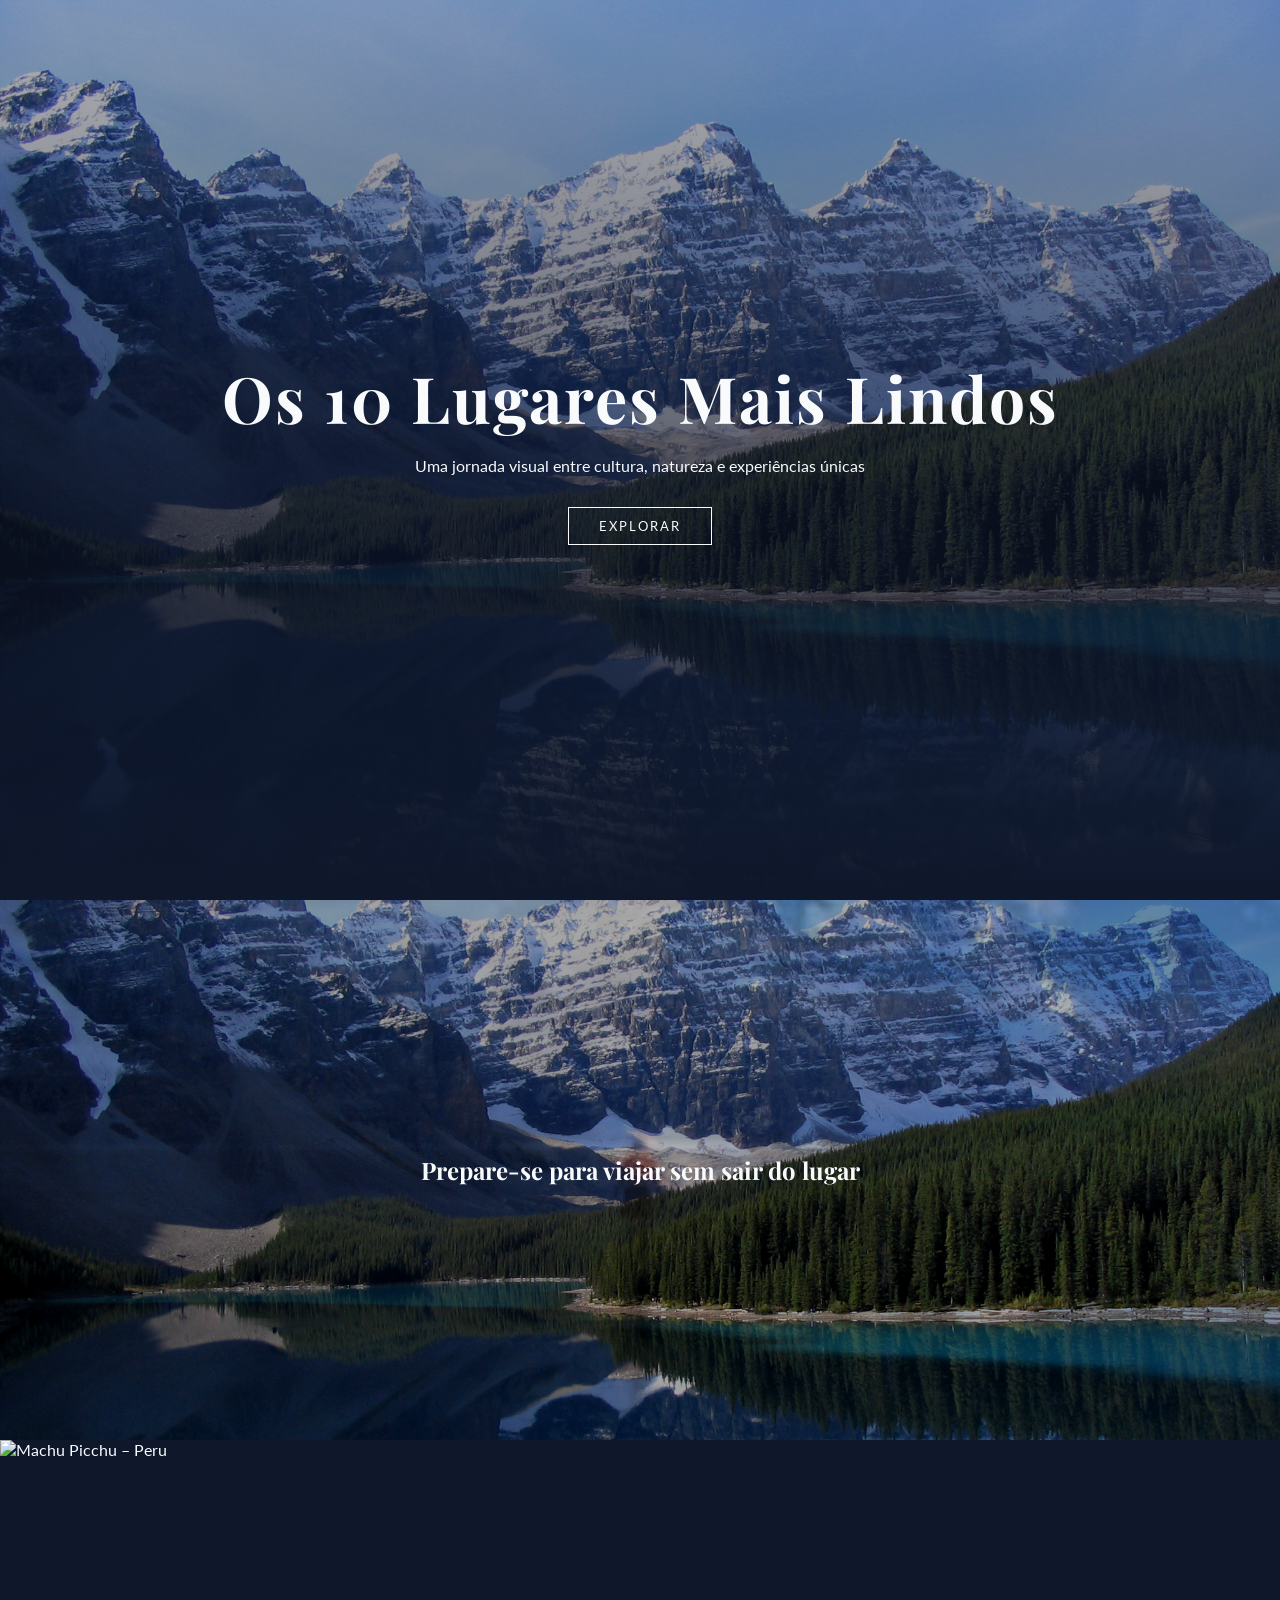
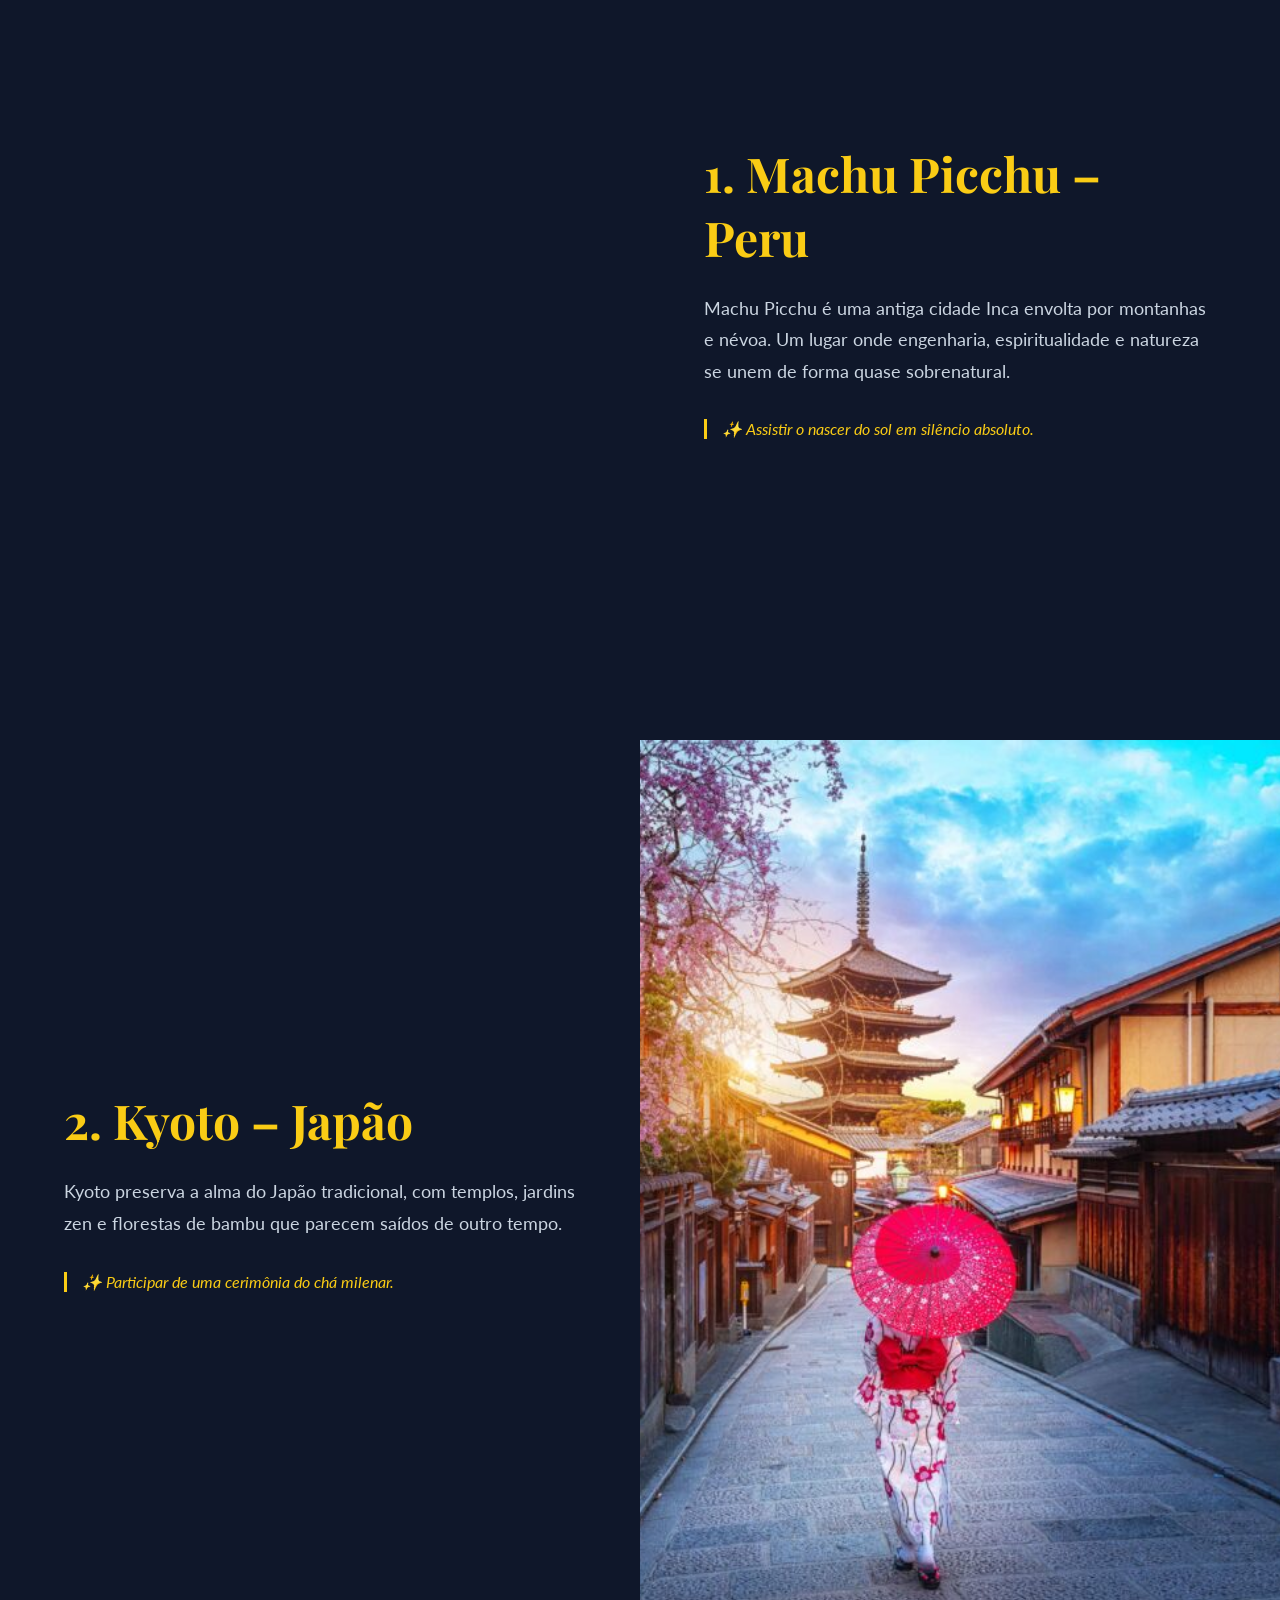
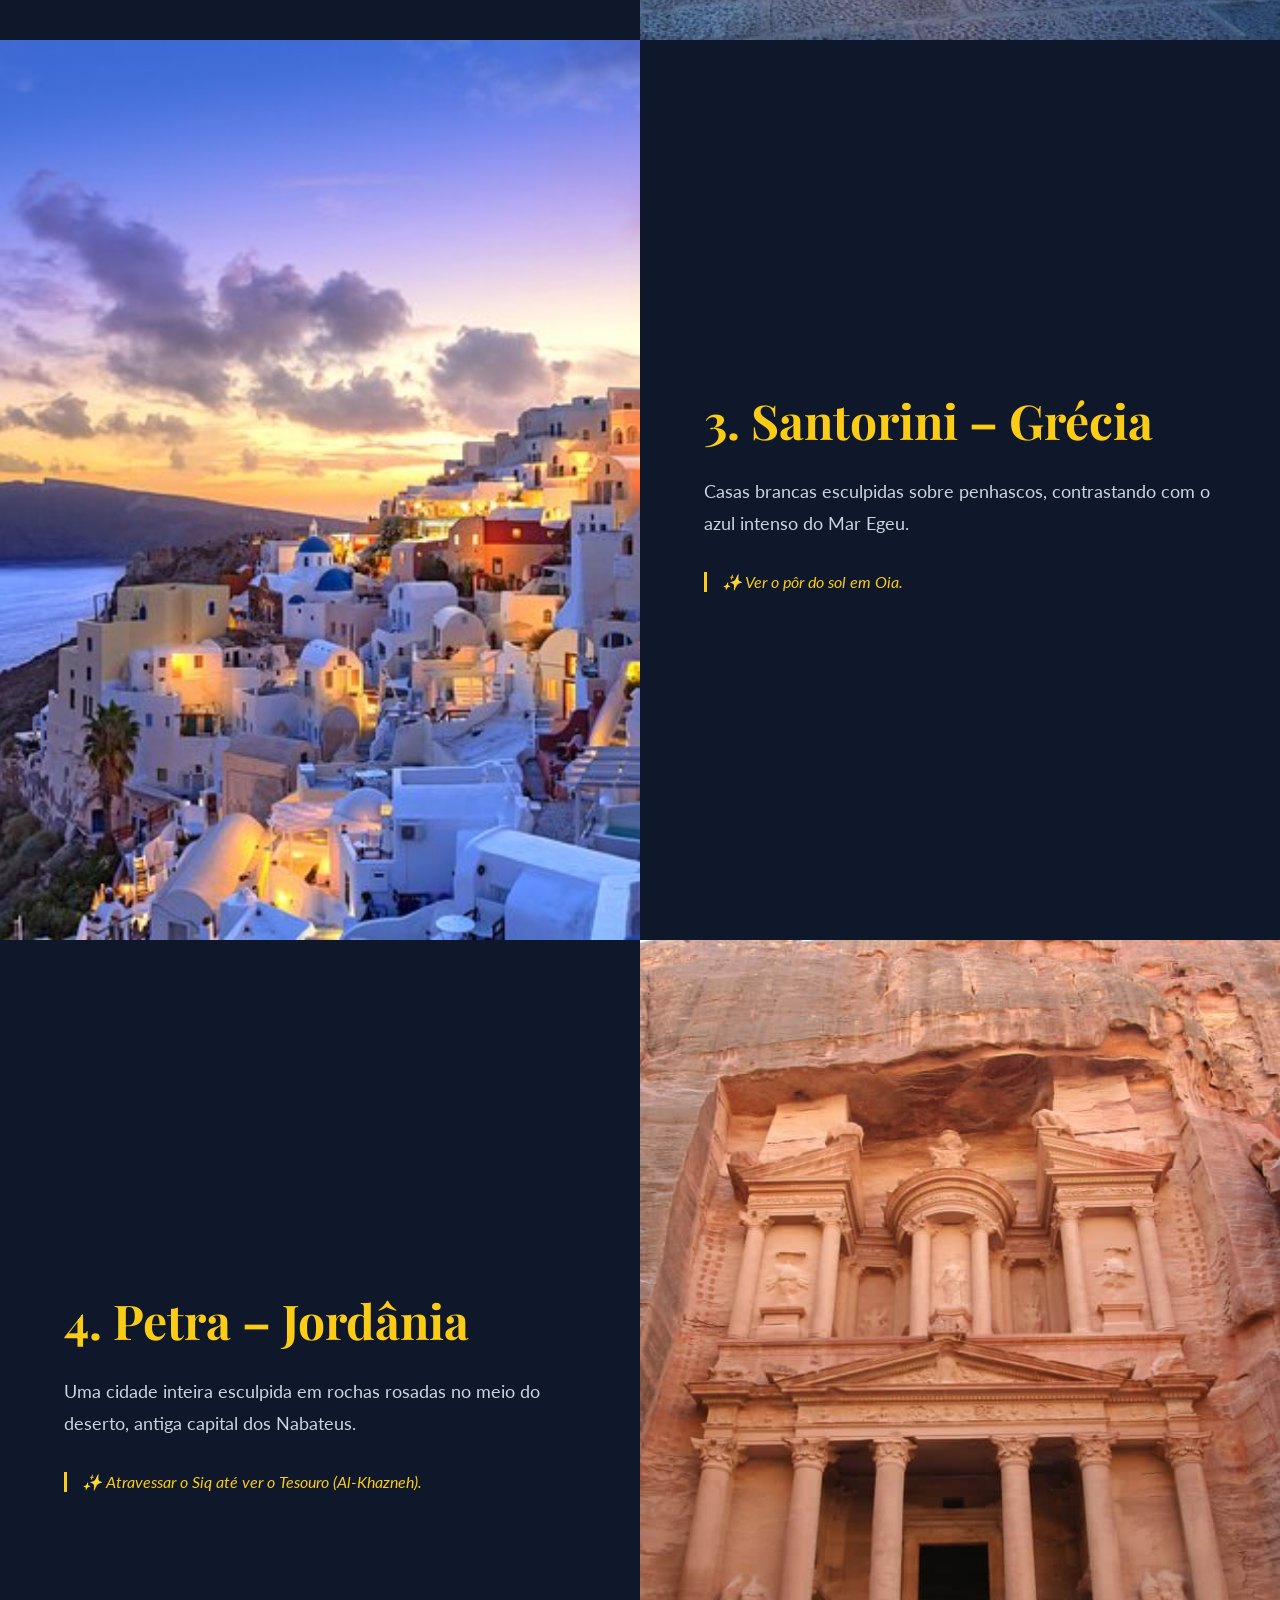
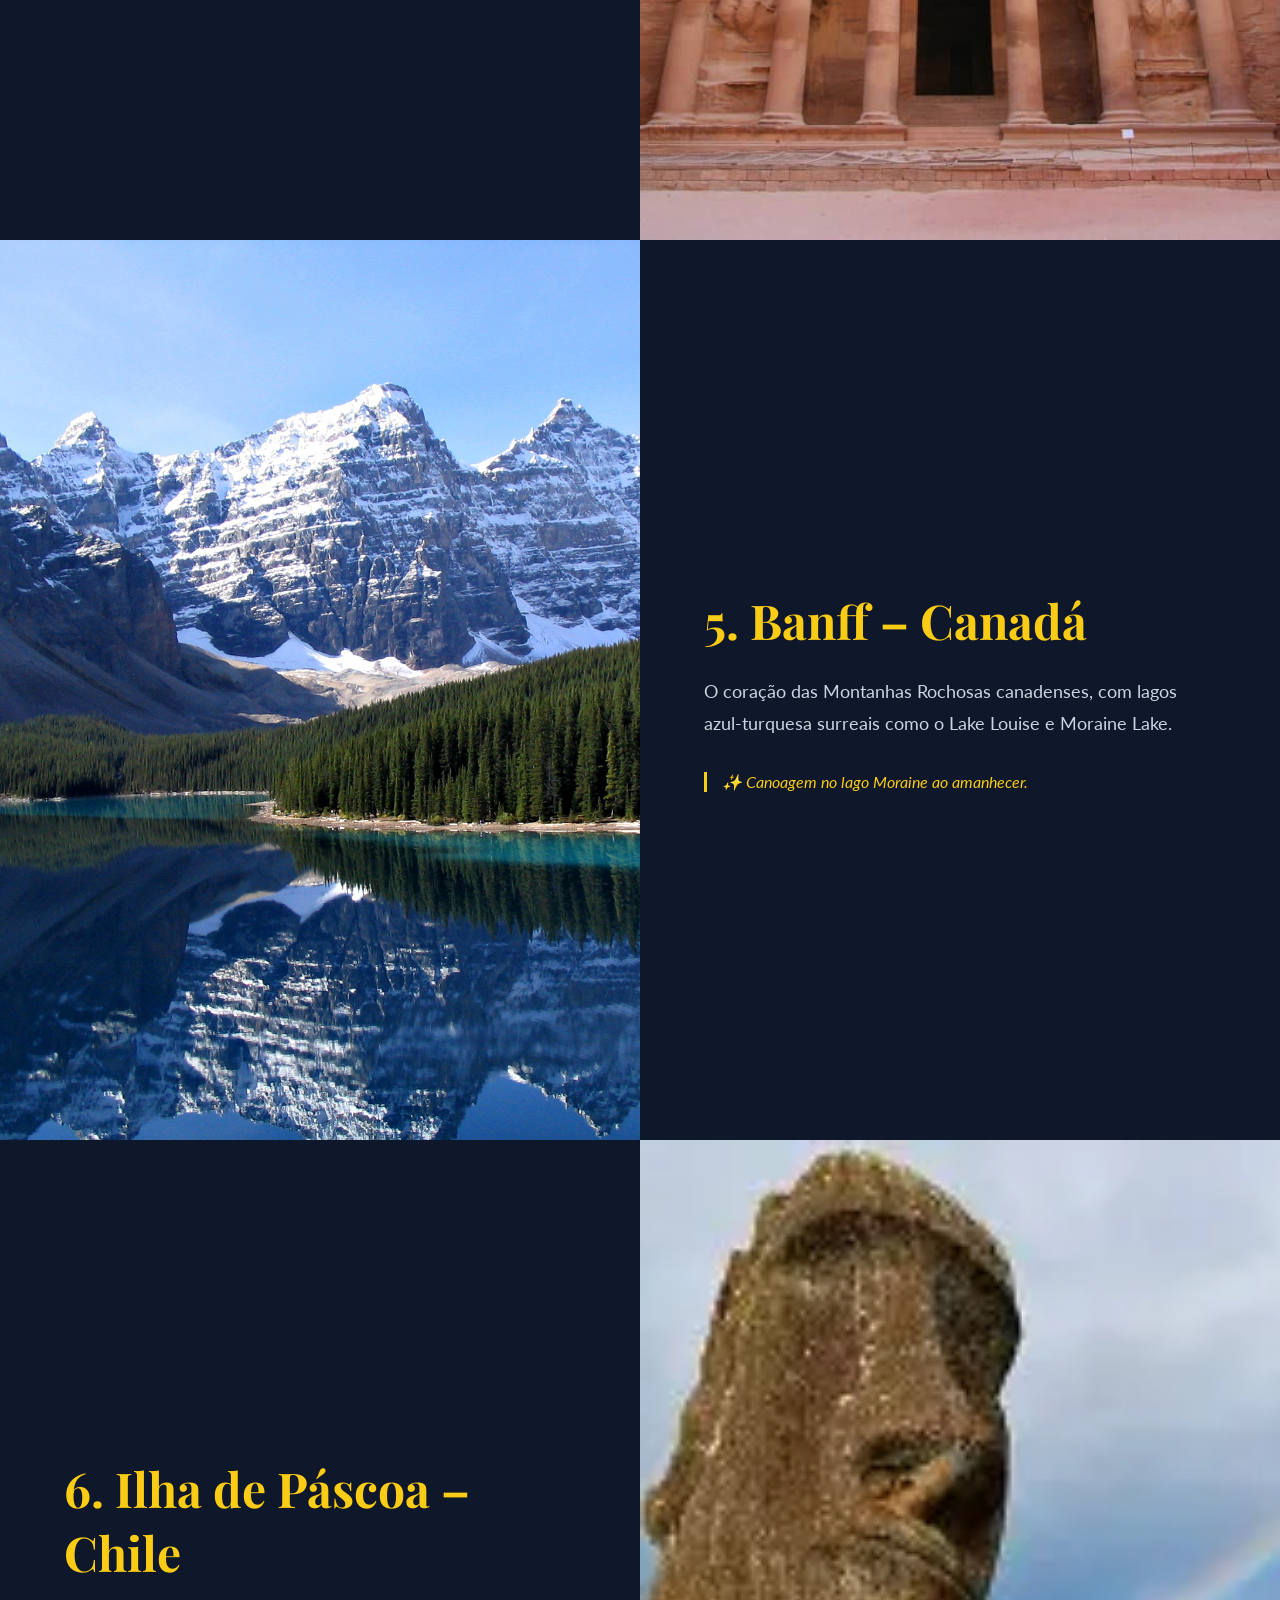
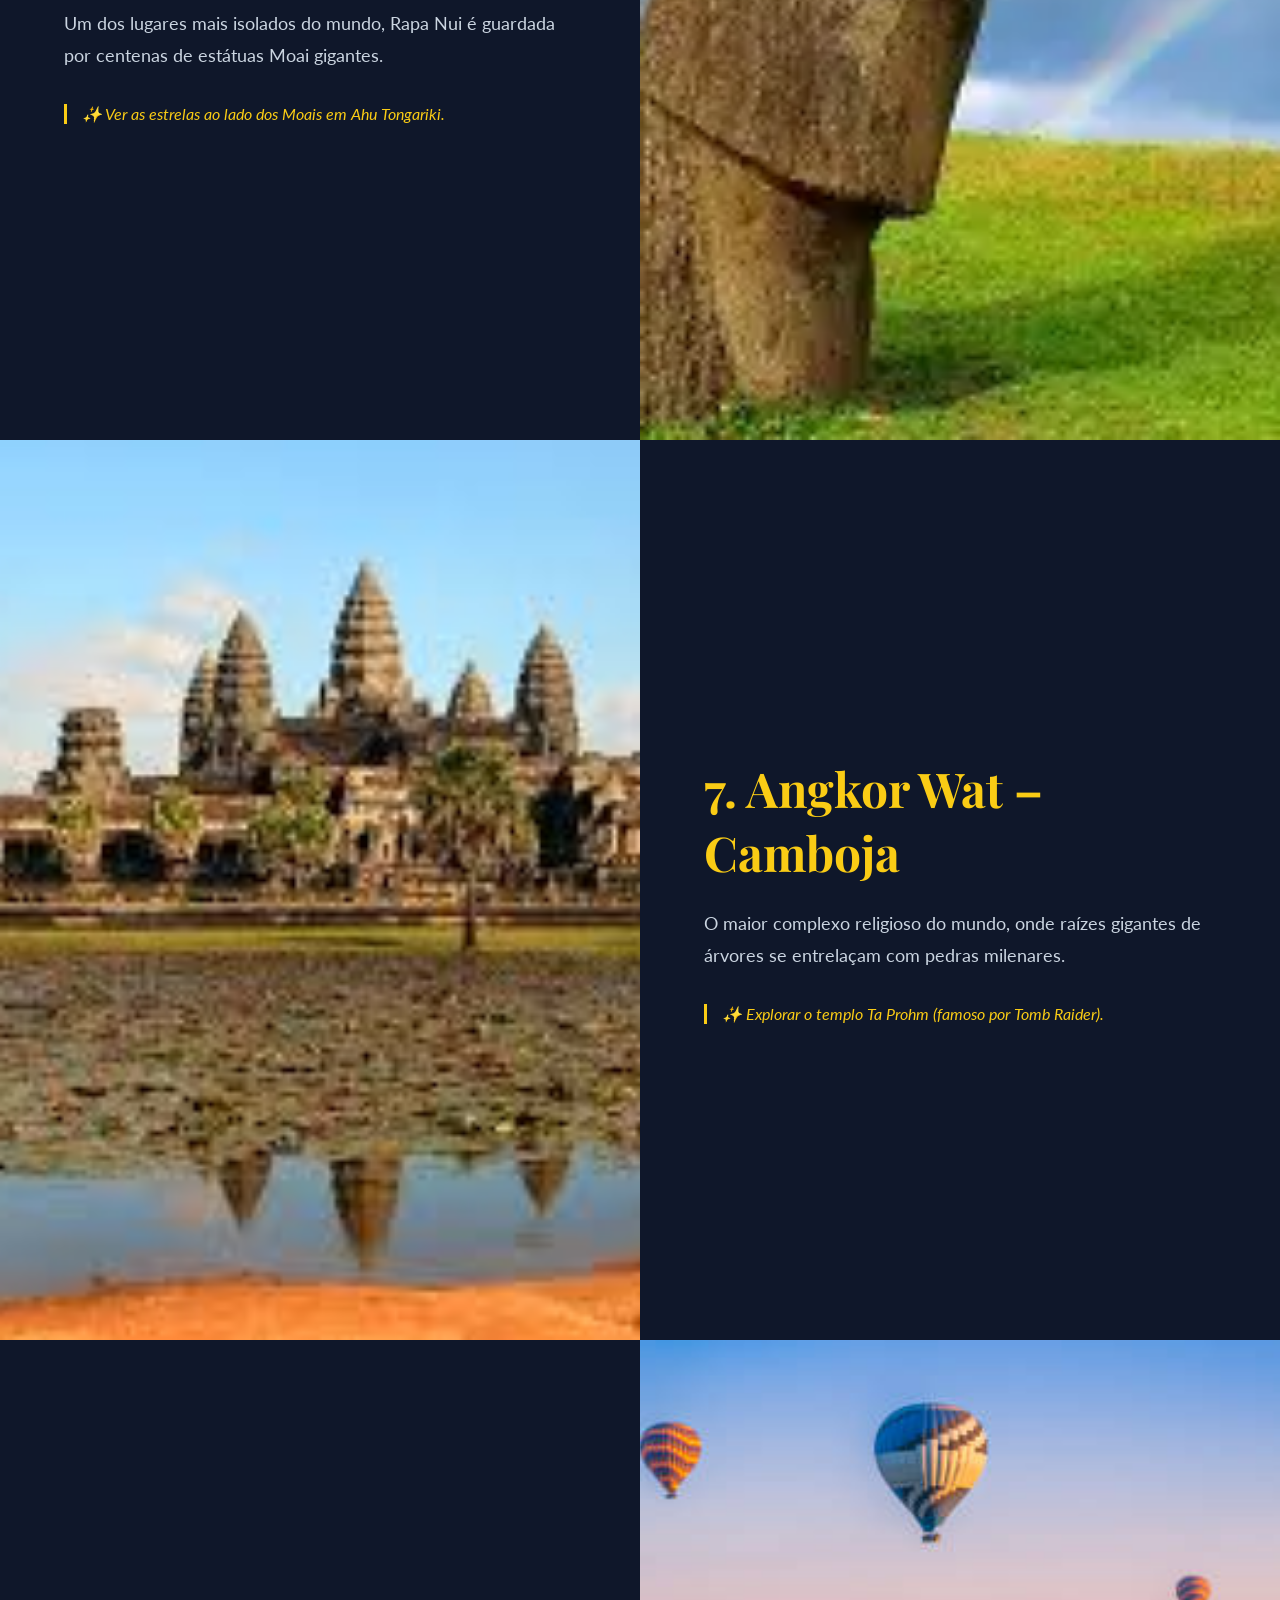
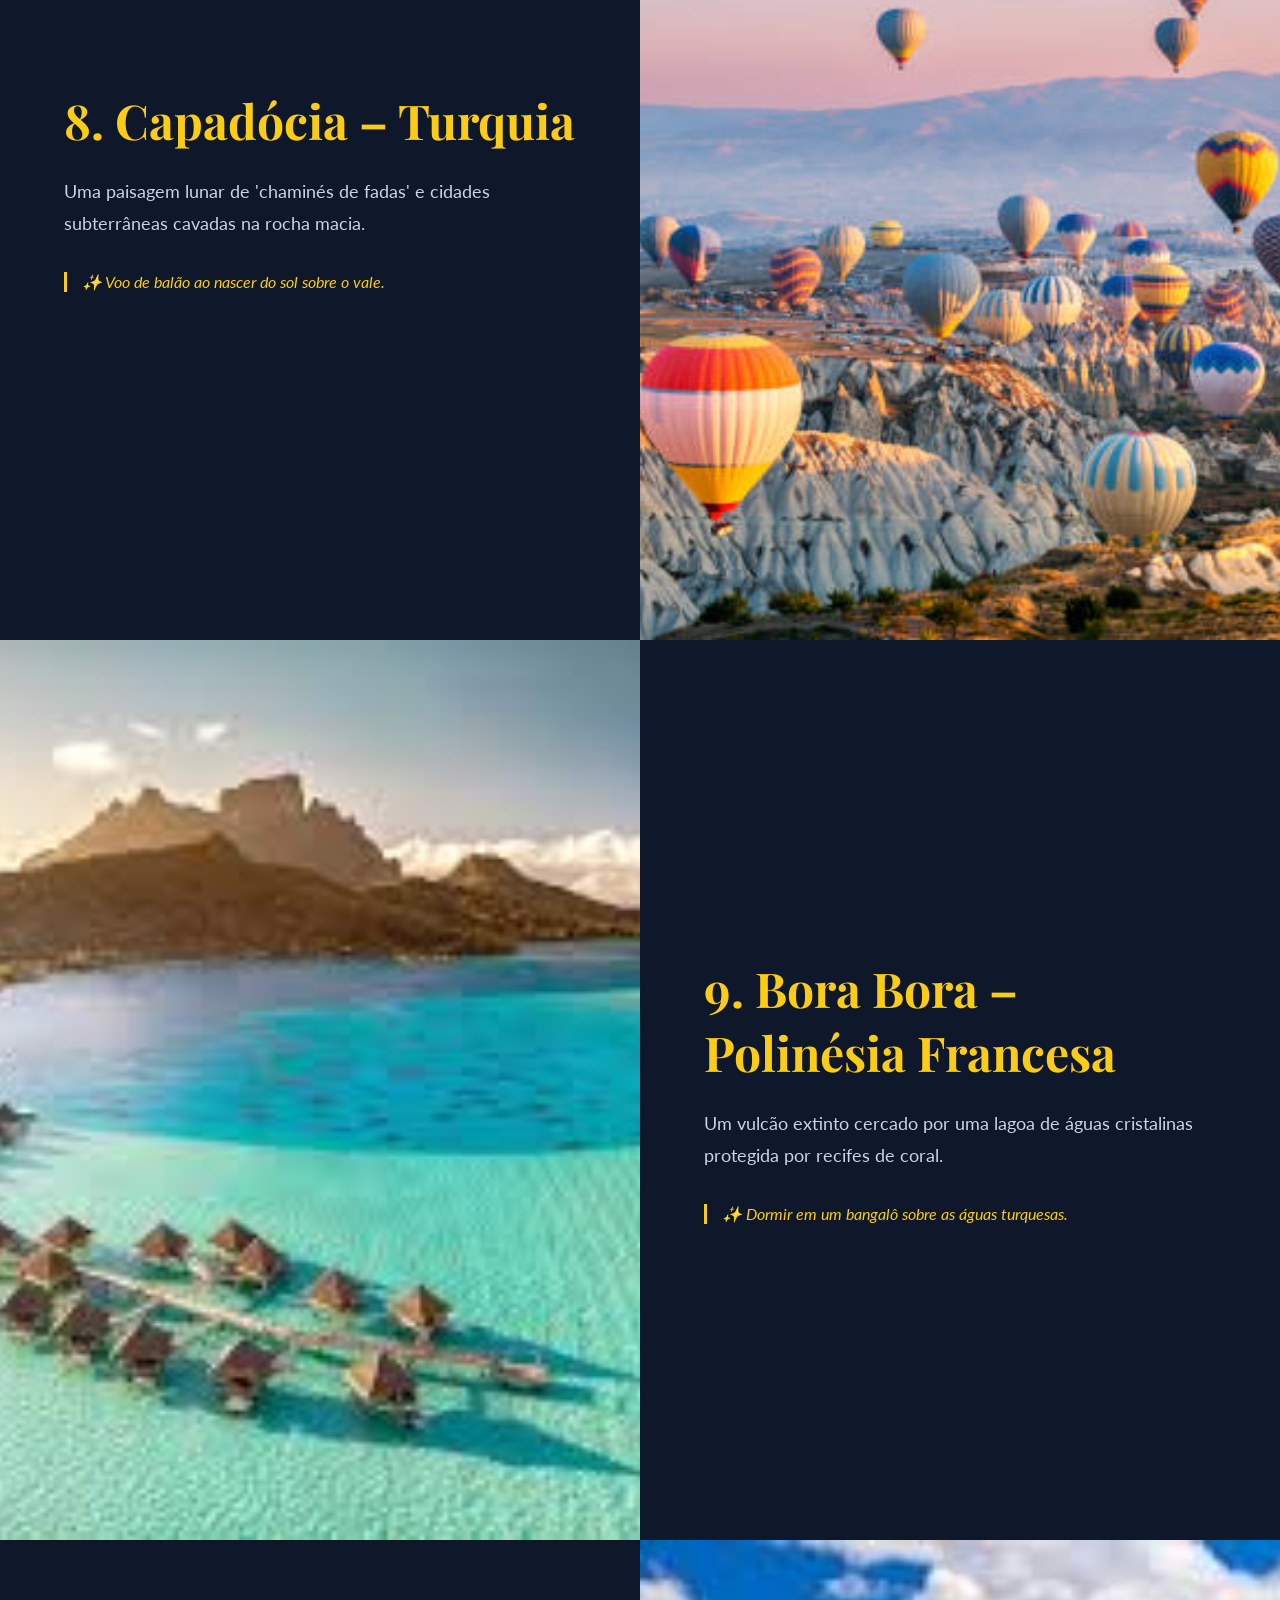
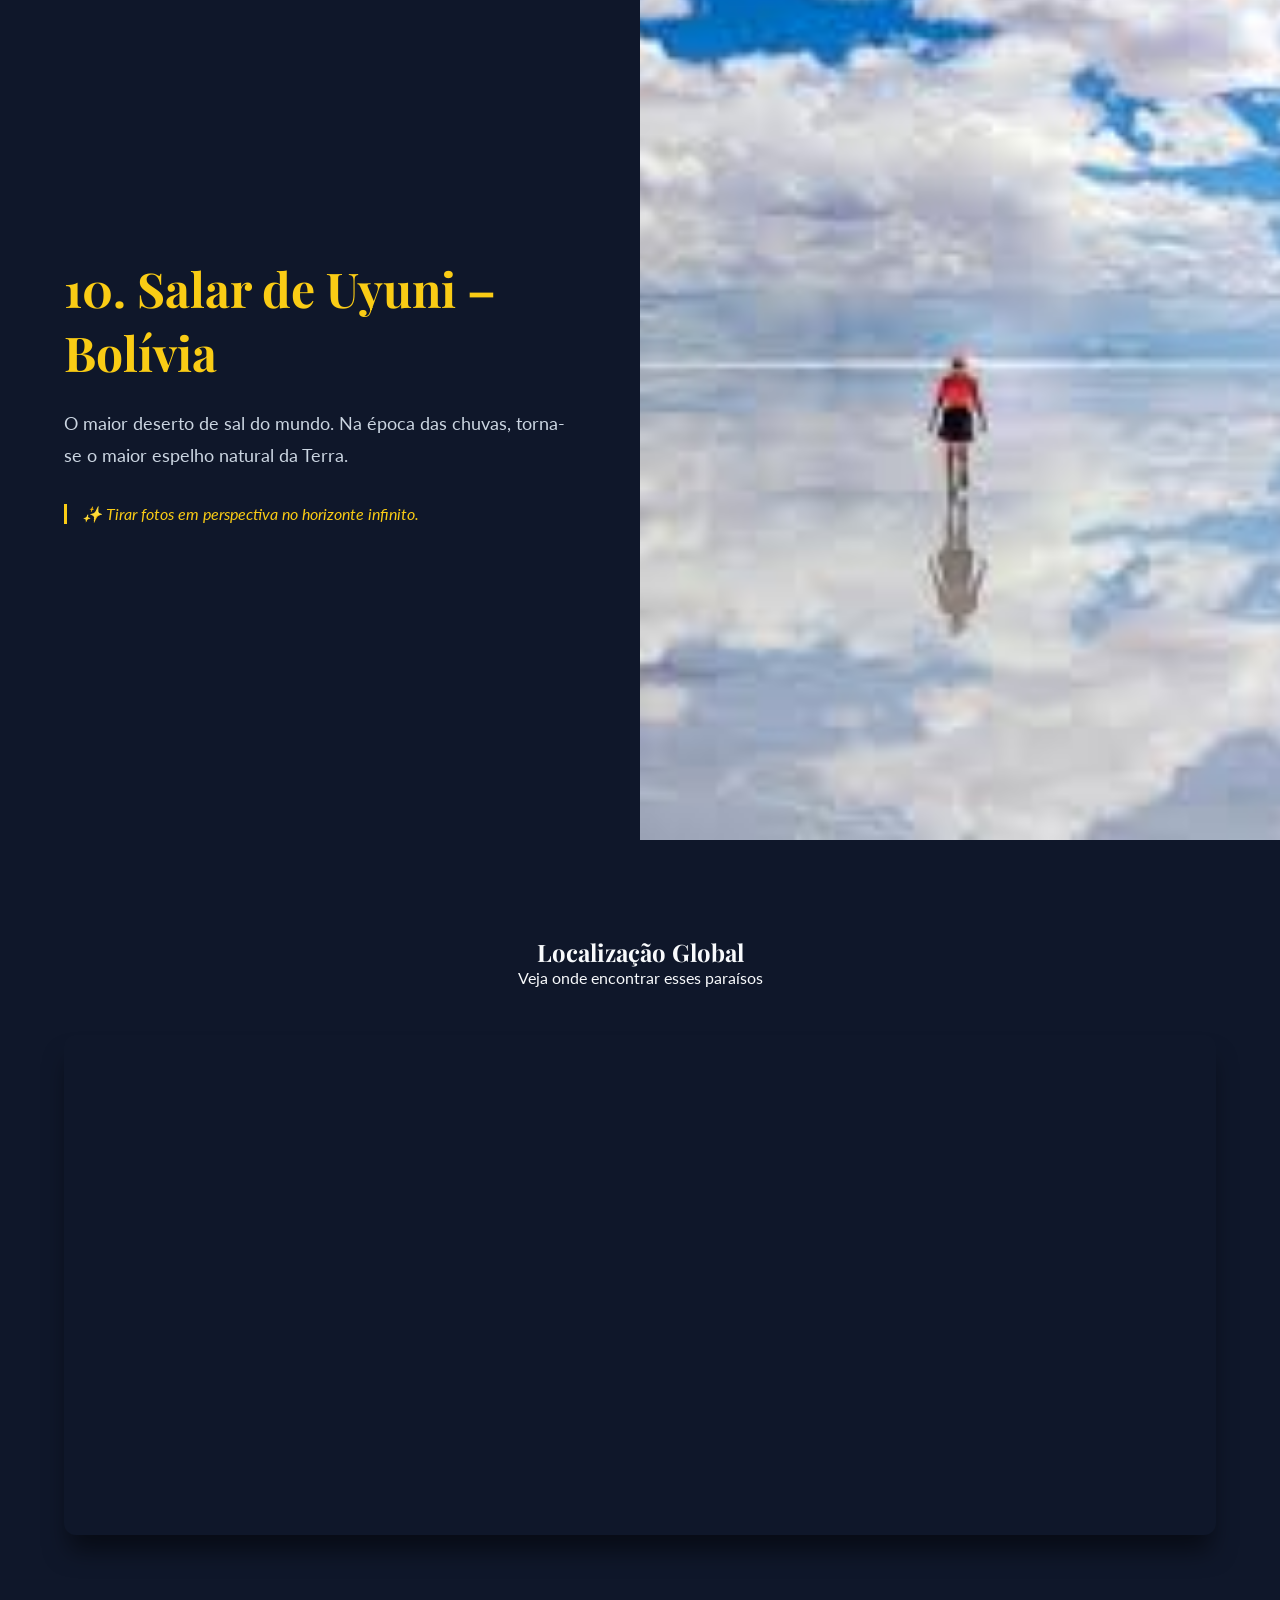
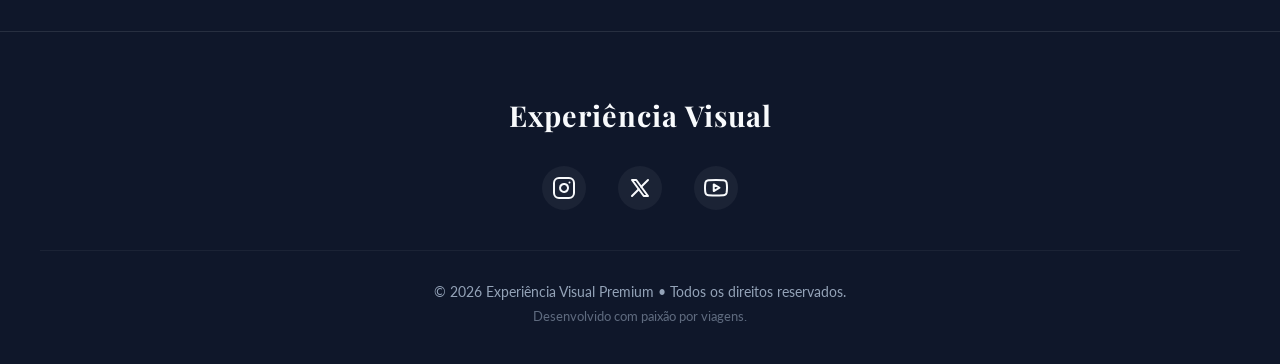
==== index.html @ d10e5c90 "Landing Page para a Aula01 de DevOps" ====
<!DOCTYPE html>
<html lang="pt-BR">
<head>
    <meta charset="UTF-8">
    <title>10 Lugares Absurdamente Lindos</title>
    <meta name="viewport" content="width=device-width, initial-scale=1.0">
    
    <link rel="stylesheet" href="css/style.css">
    <link rel="stylesheet" href="https://unpkg.com/leaflet/dist/leaflet.css">
    
    <link href="https://fonts.googleapis.com/css2?family=Playfair+Display:wght@400;700&family=Lato:wght@300;400&display=swap" rel="stylesheet">
</head>

<body>

    <header class="hero">
        <video autoplay muted loop playsinline class="hero-video" poster="assets/images/banff.jpg">
            <source src="assets/video/hero.mp4" type="video/mp4">
        </video>
        <div class="hero-overlay"></div>

        <div class="hero-content">
            <h1>Os 10 Lugares Mais Lindos</h1>
            <p>Uma jornada visual entre cultura, natureza e experiências únicas</p>
            <a href="#places" class="scroll-btn">Explorar</a>
        </div>
    </header>

    <section class="parallax-intro">
        <div class="layer-back" id="parallax-back"></div>
        <div class="layer-front" id="parallax-front"></div>
        <div class="parallax-text">
            <h2>Prepare-se para viajar sem sair do lugar</h2>
        </div>
    </section>

    <main id="places"></main>

    <section class="map-section">
        <div class="map-header">
            <h2>Localização Global</h2>
            <p>Veja onde encontrar esses paraísos</p>
        </div>
        <div id="map"></div>
    </section>

    <footer class="main-footer">
    <div class="footer-content">
        <h3 class="footer-logo">Experiência Visual</h3>
        
        <div class="social-links">
            <a href="#" aria-label="Instagram">
                <svg viewBox="0 0 24 24" fill="none" stroke="currentColor" stroke-width="2" stroke-linecap="round" stroke-linejoin="round"><rect x="2" y="2" width="20" height="20" rx="5" ry="5"></rect><path d="M16 11.37A4 4 0 1 1 12.63 8 4 4 0 0 1 16 11.37z"></path><line x1="17.5" y1="6.5" x2="17.51" y2="6.5"></line></svg>
            </a>
            <a href="#" aria-label="Twitter / X">
                <svg viewBox="0 0 24 24" fill="none" stroke="currentColor" stroke-width="2" stroke-linecap="round" stroke-linejoin="round"><path d="M4 4l11.733 16h4.267l-11.733 -16z"></path><path d="M4 20l6.768 -6.768m2.46 -2.46l6.772 -6.772"></path></svg>
            </a>
            <a href="#" aria-label="YouTube">
                <svg viewBox="0 0 24 24" fill="none" stroke="currentColor" stroke-width="2" stroke-linecap="round" stroke-linejoin="round"><path d="M22.54 6.42a2.78 2.78 0 0 0-1.94-2C18.88 4 12 4 12 4s-6.88 0-8.6.46a2.78 2.78 0 0 0-1.94 2A29 29 0 0 0 1 11.75a29 29 0 0 0 .46 5.33A2.78 2.78 0 0 0 3.4 19c1.72.46 8.6.46 8.6.46s6.88 0 8.6-.46a2.78 2.78 0 0 0 1.94-2 29 29 0 0 0 .46-5.25 29 29 0 0 0-.46-5.33z"></path><polygon points="9.75 15.02 15.5 11.75 9.75 8.48 9.75 15.02"></polygon></svg>
            </a>
        </div>

        <div class="footer-bottom">
            <p>&copy; 2026 Experiência Visual Premium • Todos os direitos reservados.</p>
            <p class="credits">Desenvolvido com paixão por viagens.</p>
        </div>
    </div>
</footer>

    <script src="https://unpkg.com/leaflet/dist/leaflet.js"></script>
    <script src="js/main.js"></script>
</body>
</html>
---- css/style.css ----
:root {
  --dark: #0f172a;
  --light: #f8fafc;
  --accent: #facc15; /* Amarelo Ouro */
  --text-dim: #94a3b8;
}

* {
  margin: 0;
  padding: 0;
  box-sizing: border-box;
}

html {
  scroll-behavior: smooth;
}

body {
  background: var(--dark);
  color: var(--light);
  font-family: 'Lato', sans-serif; /* Fonte corpo */
}

h1, h2 {
  font-family: 'Playfair Display', serif; /* Fonte títulos */
}

/* HERO */
.hero {
  position: relative;
  height: 100vh;
  overflow: hidden;
  display: flex;
  align-items: center;
  justify-content: center;
}

.hero-video {
  position: absolute;
  top: 50%; left: 50%;
  width: 100%; height: 100%;
  object-fit: cover;
  transform: translate(-50%, -50%);
  z-index: 0;
}

.hero-overlay {
  position: absolute;
  inset: 0;
  background: linear-gradient(to bottom, rgba(2,6,23,0.3), var(--dark));
  z-index: 1;
}

.hero-content {
  position: relative;
  z-index: 2;
  text-align: center;
  padding: 0 1rem;
}

.hero-content h1 {
  font-size: clamp(2.5rem, 5vw, 4.5rem); /* Responsivo */
  margin-bottom: 1rem;
  letter-spacing: 2px;
}

.scroll-btn {
    display: inline-block;
    margin-top: 2rem;
    padding: 10px 30px;
    border: 1px solid var(--light);
    color: var(--light);
    text-decoration: none;
    transition: 0.3s;
    text-transform: uppercase;
    font-size: 0.8rem;
    letter-spacing: 2px;
}

.scroll-btn:hover {
    background: var(--light);
    color: var(--dark);
}

/* PARALLAX INTRO */
.parallax-intro {
  position: relative;
  height: 60vh;
  overflow: hidden;
  display: flex;
  align-items: center;
  justify-content: center;
  text-align: center;
}

.layer-back, .layer-front {
  position: absolute;
  top: -10%; left: 0;
  width: 100%; height: 120%; /* Altura extra para movimento */
  background-size: cover;
  background-position: center;
  transition: transform 0.1s linear;
}

/* Use imagens reais aqui ou placeholders */
.layer-back { background-image: url("../assets/images/banff.jpg"); filter: brightness(0.5); }
.layer-front { background-image: url("../assets/images/uyuni.jpg"); opacity: 0.4; mix-blend-mode: overlay; }

.parallax-text {
    position: relative;
    z-index: 10;
}

/* PLACES */
.place {
  min-height: 100vh;
  display: grid;
  grid-template-columns: 1fr 1fr;
}

/* Alternar layout (imagem na esquerda, depois direita...) */
.place:nth-child(even) {
    direction: rtl; /* Truque rápido para inverter colunas */
}
.place:nth-child(even) .place-content {
    direction: ltr; /* Restaura texto */
}

.place img {
  width: 100%;
  height: 100%;
  object-fit: cover;
}

.place-content {
  padding: 10%;
  display: flex;
  flex-direction: column;
  justify-content: center;
}

.place-content h2 {
  font-size: 3rem;
  color: var(--accent);
  margin-bottom: 1.5rem;
}

.place-content p {
  font-size: 1.1rem;
  line-height: 1.8;
  color: #cbd5e1;
}

.place-content span {
  margin-top: 2rem;
  display: block;
  font-style: italic;
  color: var(--accent);
  border-left: 3px solid var(--accent);
  padding-left: 15px;
}

/* MAP */
.map-section {
  padding: 6rem 5%;
  text-align: center;
}

#map {
  height: 500px;
  width: 100%;
  border-radius: 12px;
  margin-top: 3rem;
  box-shadow: 0 20px 25px -5px rgba(0, 0, 0, 0.5);
  z-index: 1; /* Garante que o mapa fique abaixo de menus fixos se houver */
}

/* MOBILE */
@media (max-width: 768px) {
  .place, .place:nth-child(even) {
    grid-template-columns: 1fr;
    direction: ltr;
  }
  
  .place img {
      height: 50vh;
  }
  
  .place-content {
      padding: 3rem 1.5rem;
  }
}

/* --- FOOTER --- */
.main-footer {
    background-color: #0f172a; /* Mesmo tom do background ou levemente diferente */
    border-top: 1px solid rgba(255, 255, 255, 0.1); /* Linha sutil no topo */
    padding: 4rem 1rem 2rem;
    margin-top: auto;
}

.footer-content {
    max-width: 1200px;
    margin: 0 auto;
    display: flex;
    flex-direction: column;
    align-items: center;
    text-align: center;
}

/* Marca no Rodapé */
.footer-logo {
    font-family: 'Playfair Display', serif;
    font-size: 1.8rem;
    color: var(--light);
    margin-bottom: 2rem;
    letter-spacing: 1px;
}

/* Ícones Sociais */
.social-links {
    display: flex;
    gap: 2rem;
    margin-bottom: 2.5rem;
}

.social-links a {
    color: var(--light);
    transition: all 0.3s ease;
    display: flex;
    align-items: center;
    justify-content: center;
    padding: 10px;
    border-radius: 50%;
    background: rgba(255, 255, 255, 0.05);
}

.social-links a svg {
    width: 24px;
    height: 24px;
}

/* Efeito Hover Dourado */
.social-links a:hover {
    color: var(--dark);
    background: var(--accent); /* Fundo amarelo */
    transform: translateY(-5px); /* Pulo suave */
    box-shadow: 0 0 15px var(--accent); /* Brilho */
}

/* Copyright e Texto final */
.footer-bottom {
    border-top: 1px solid rgba(255, 255, 255, 0.05);
    width: 100%;
    padding-top: 2rem;
}

.footer-bottom p {
    font-size: 0.9rem;
    color: var(--text-dim); /* Cor acinzentada definida no root */
    margin-bottom: 0.5rem;
}

.footer-bottom .credits {
    font-size: 0.8rem;
    opacity: 0.6;
}
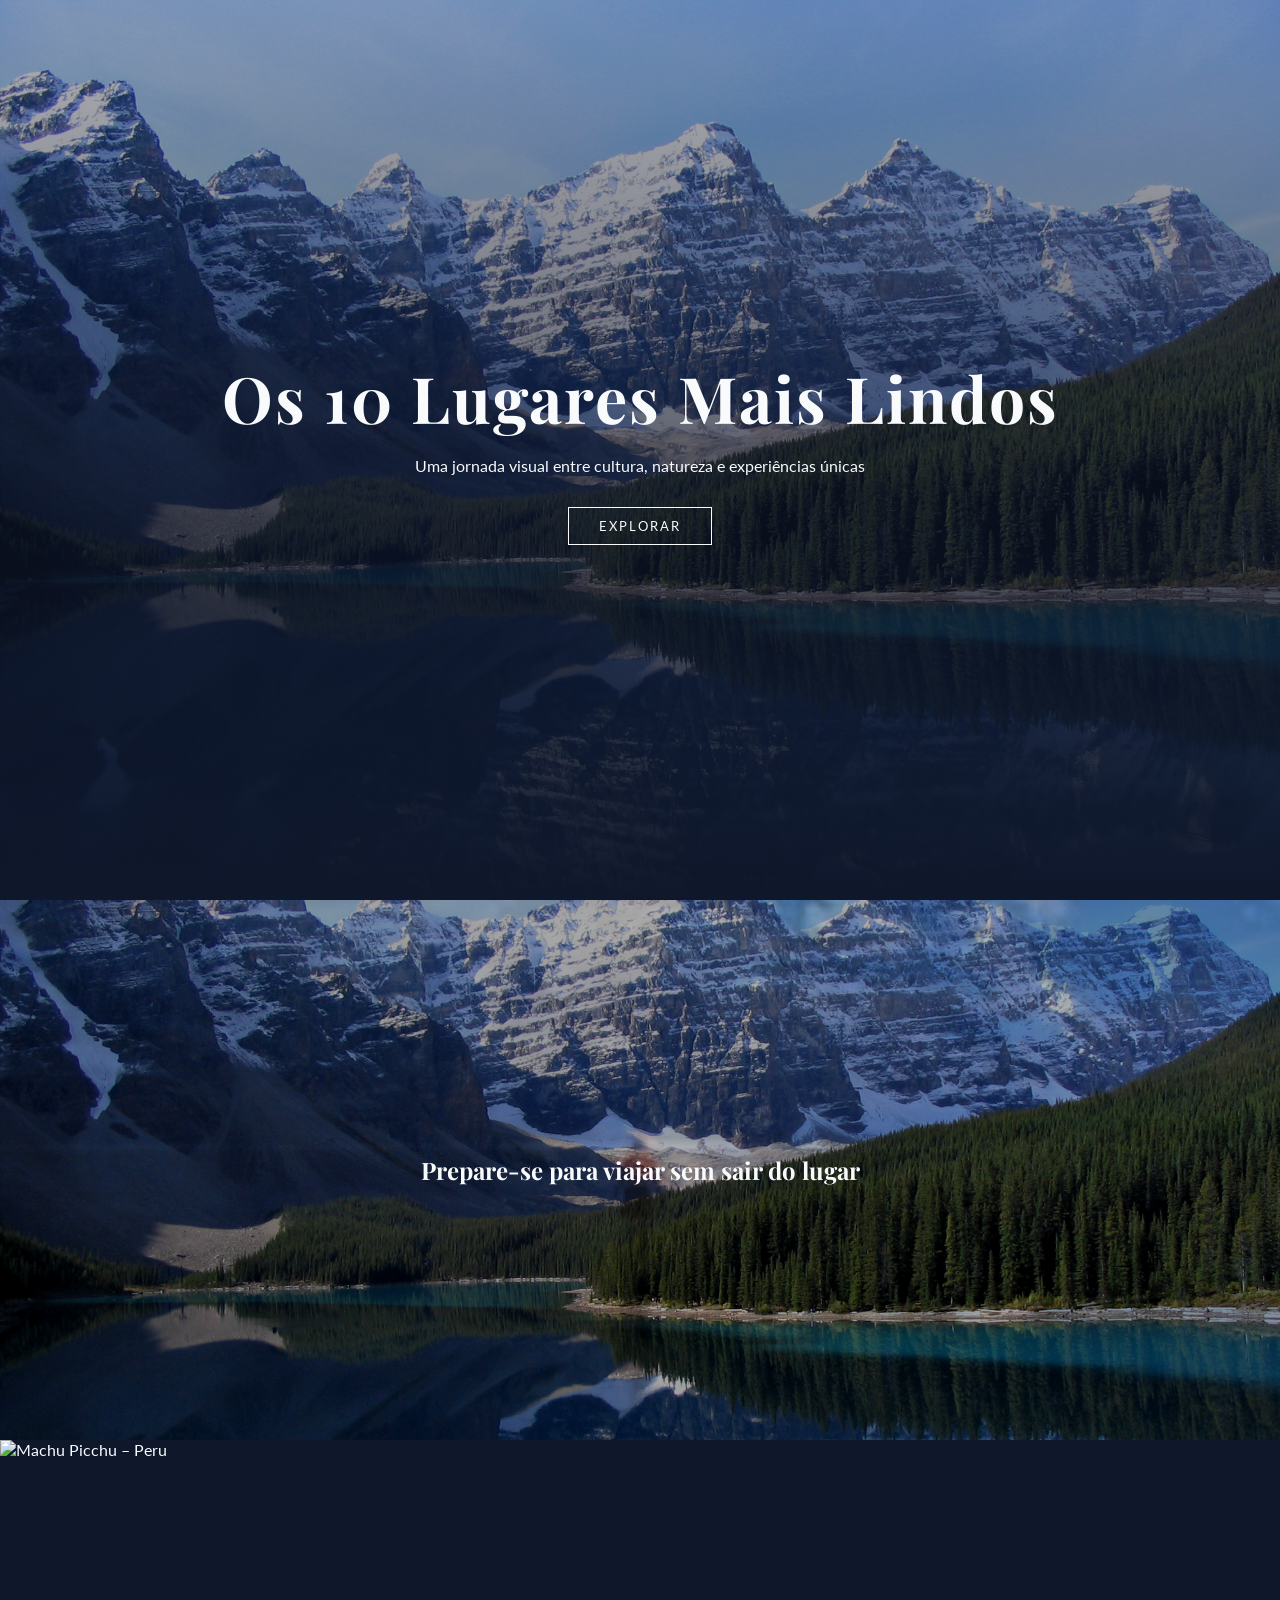
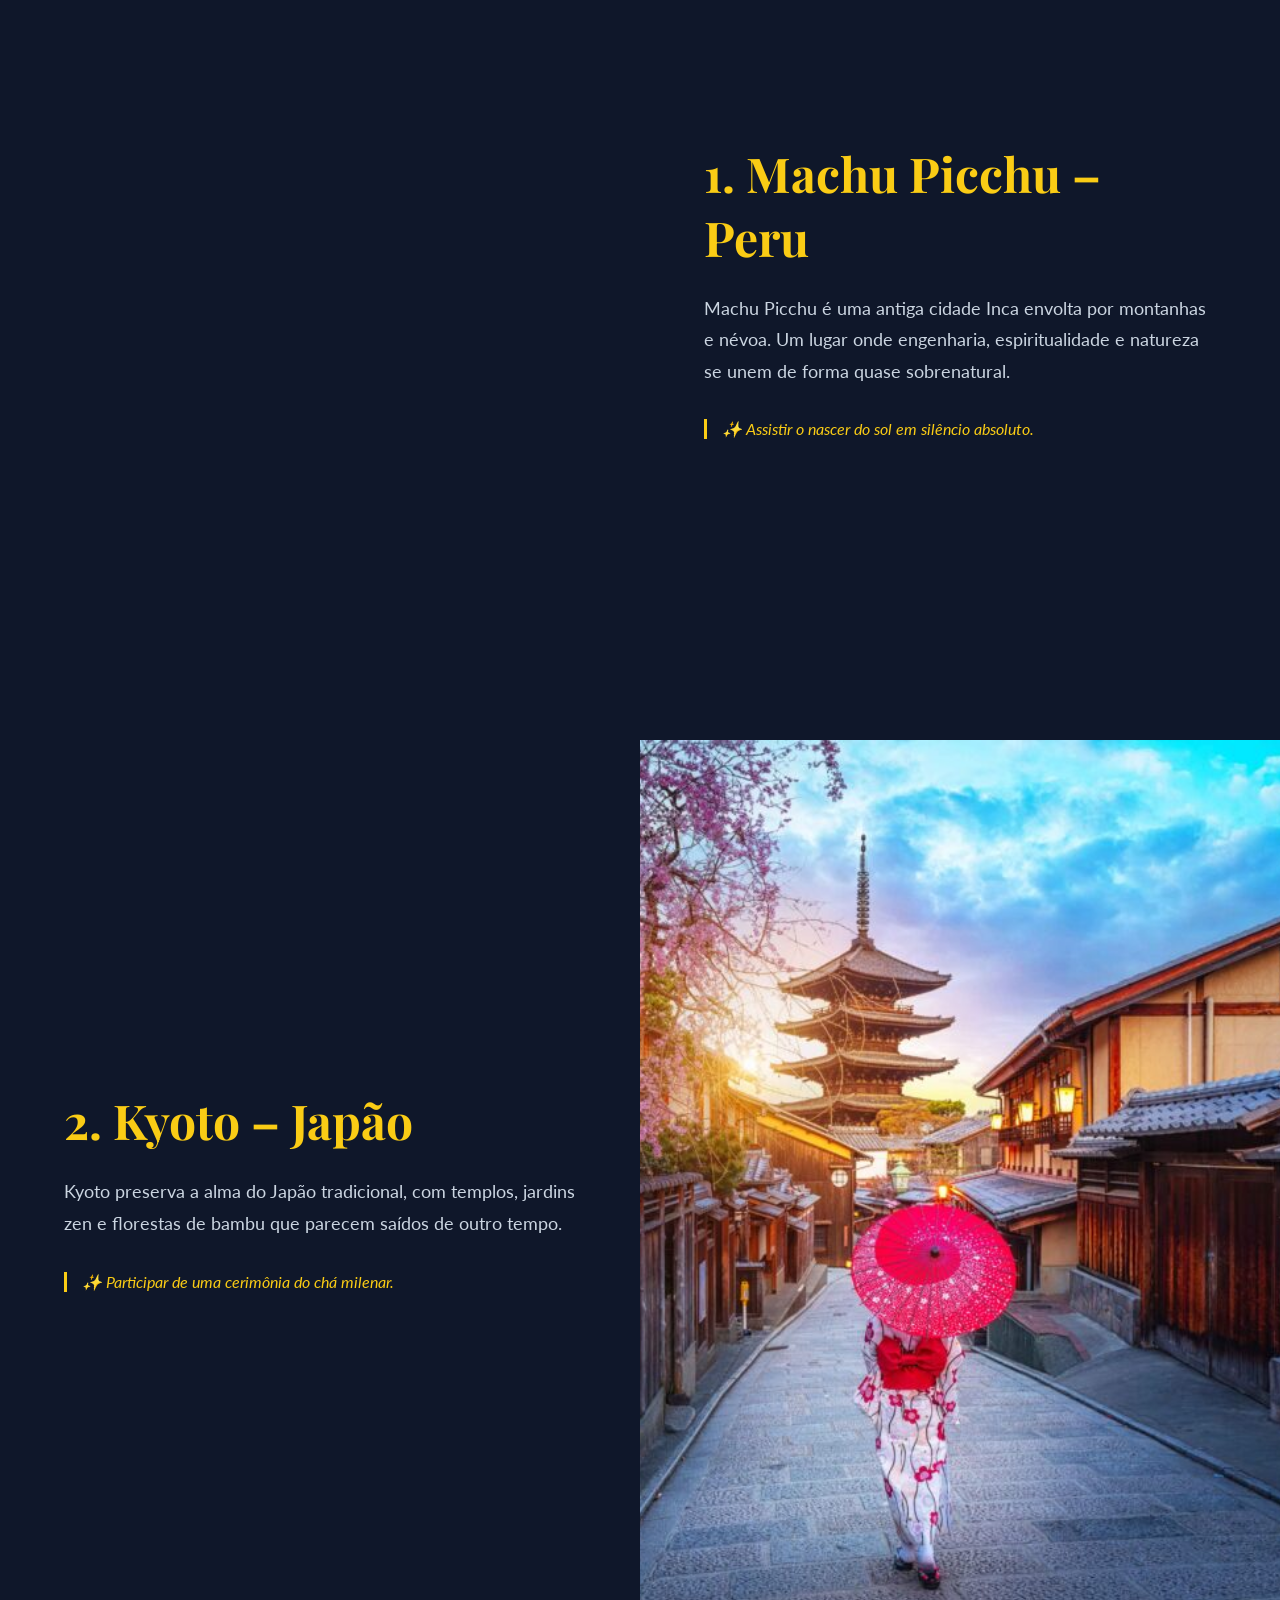
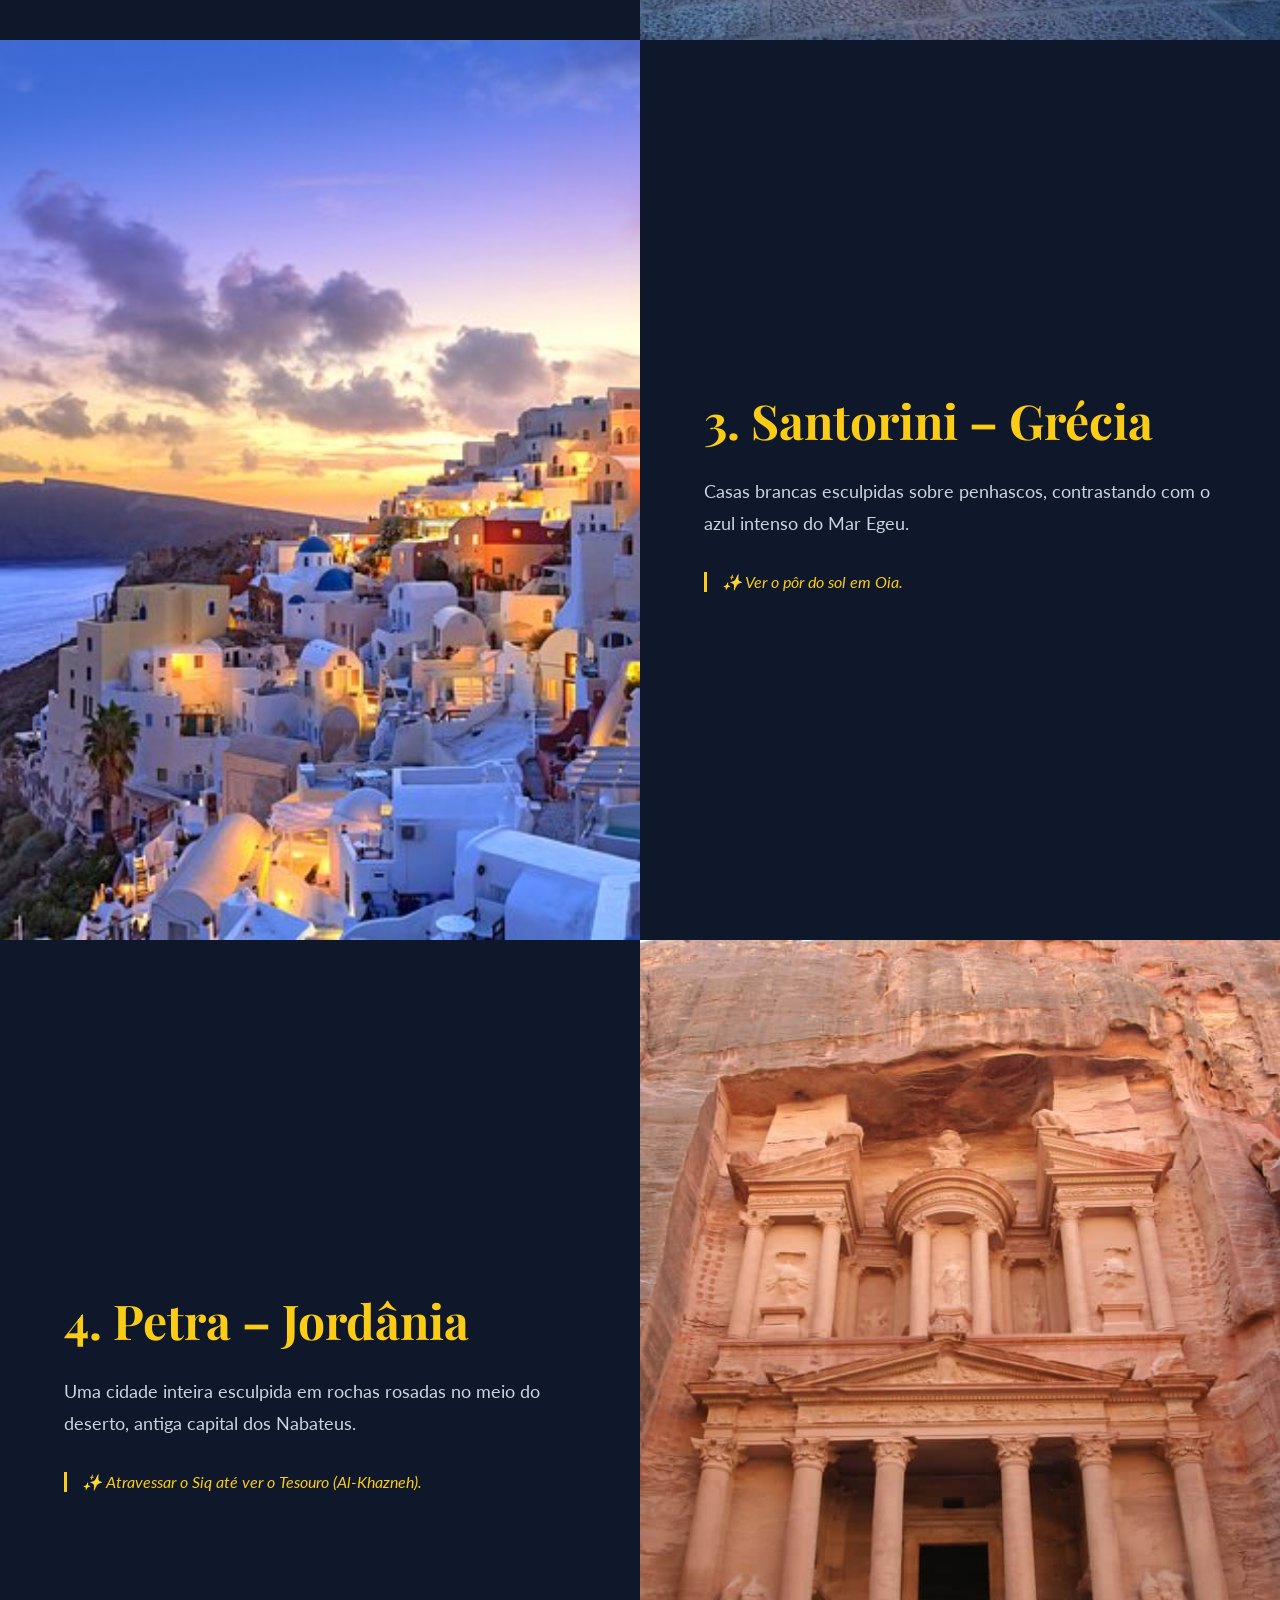
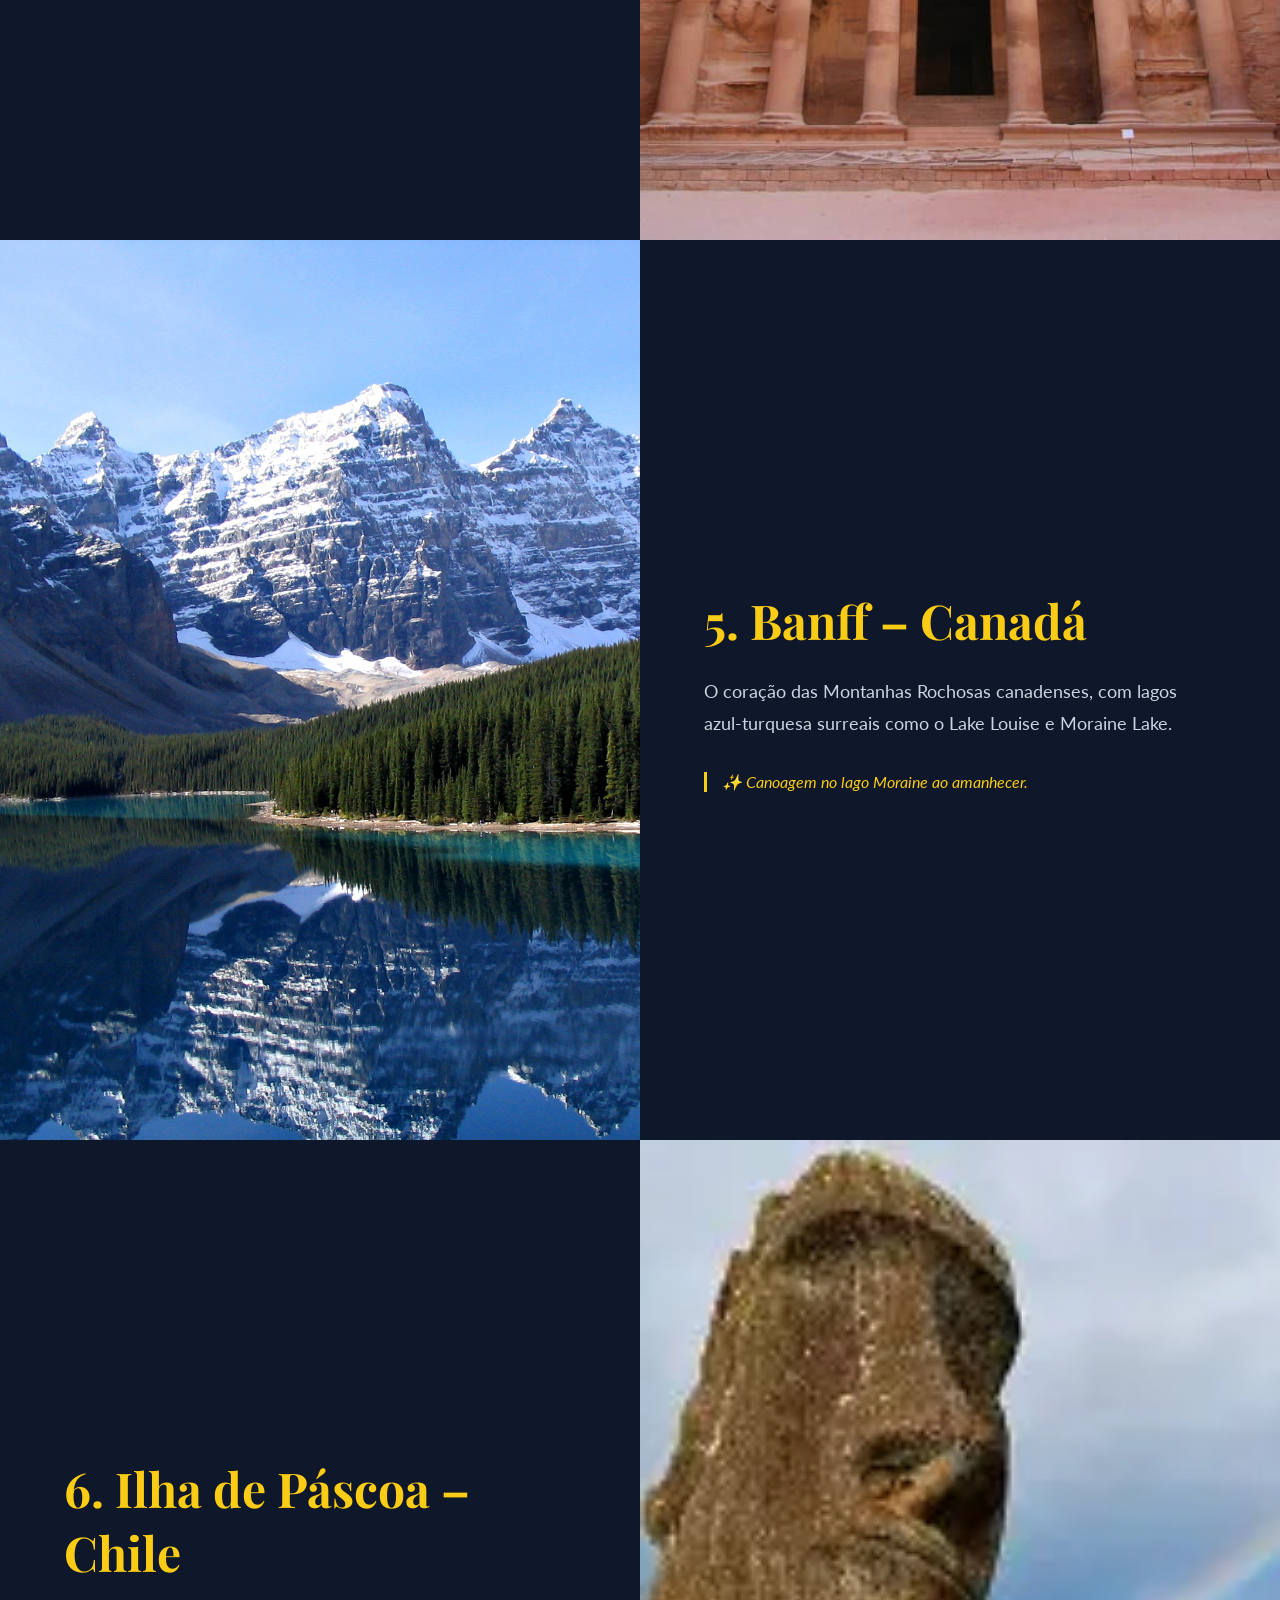
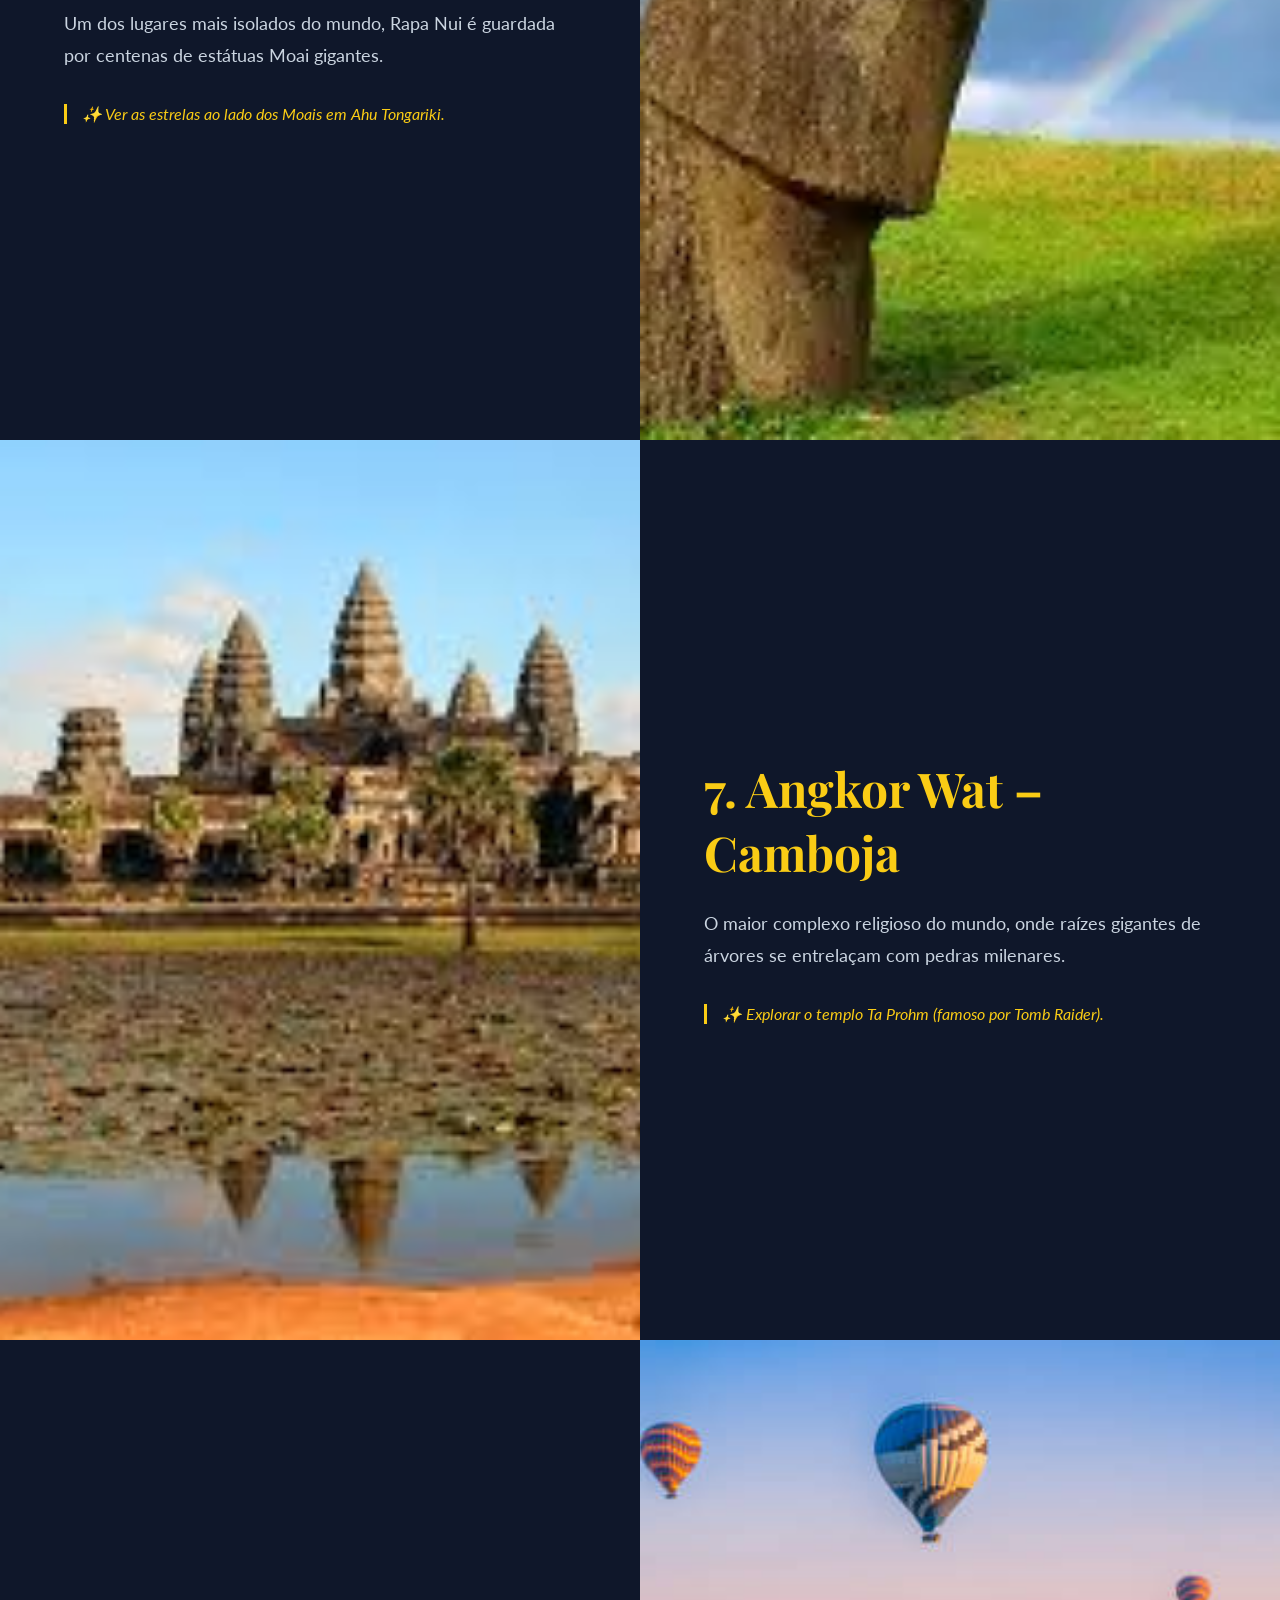
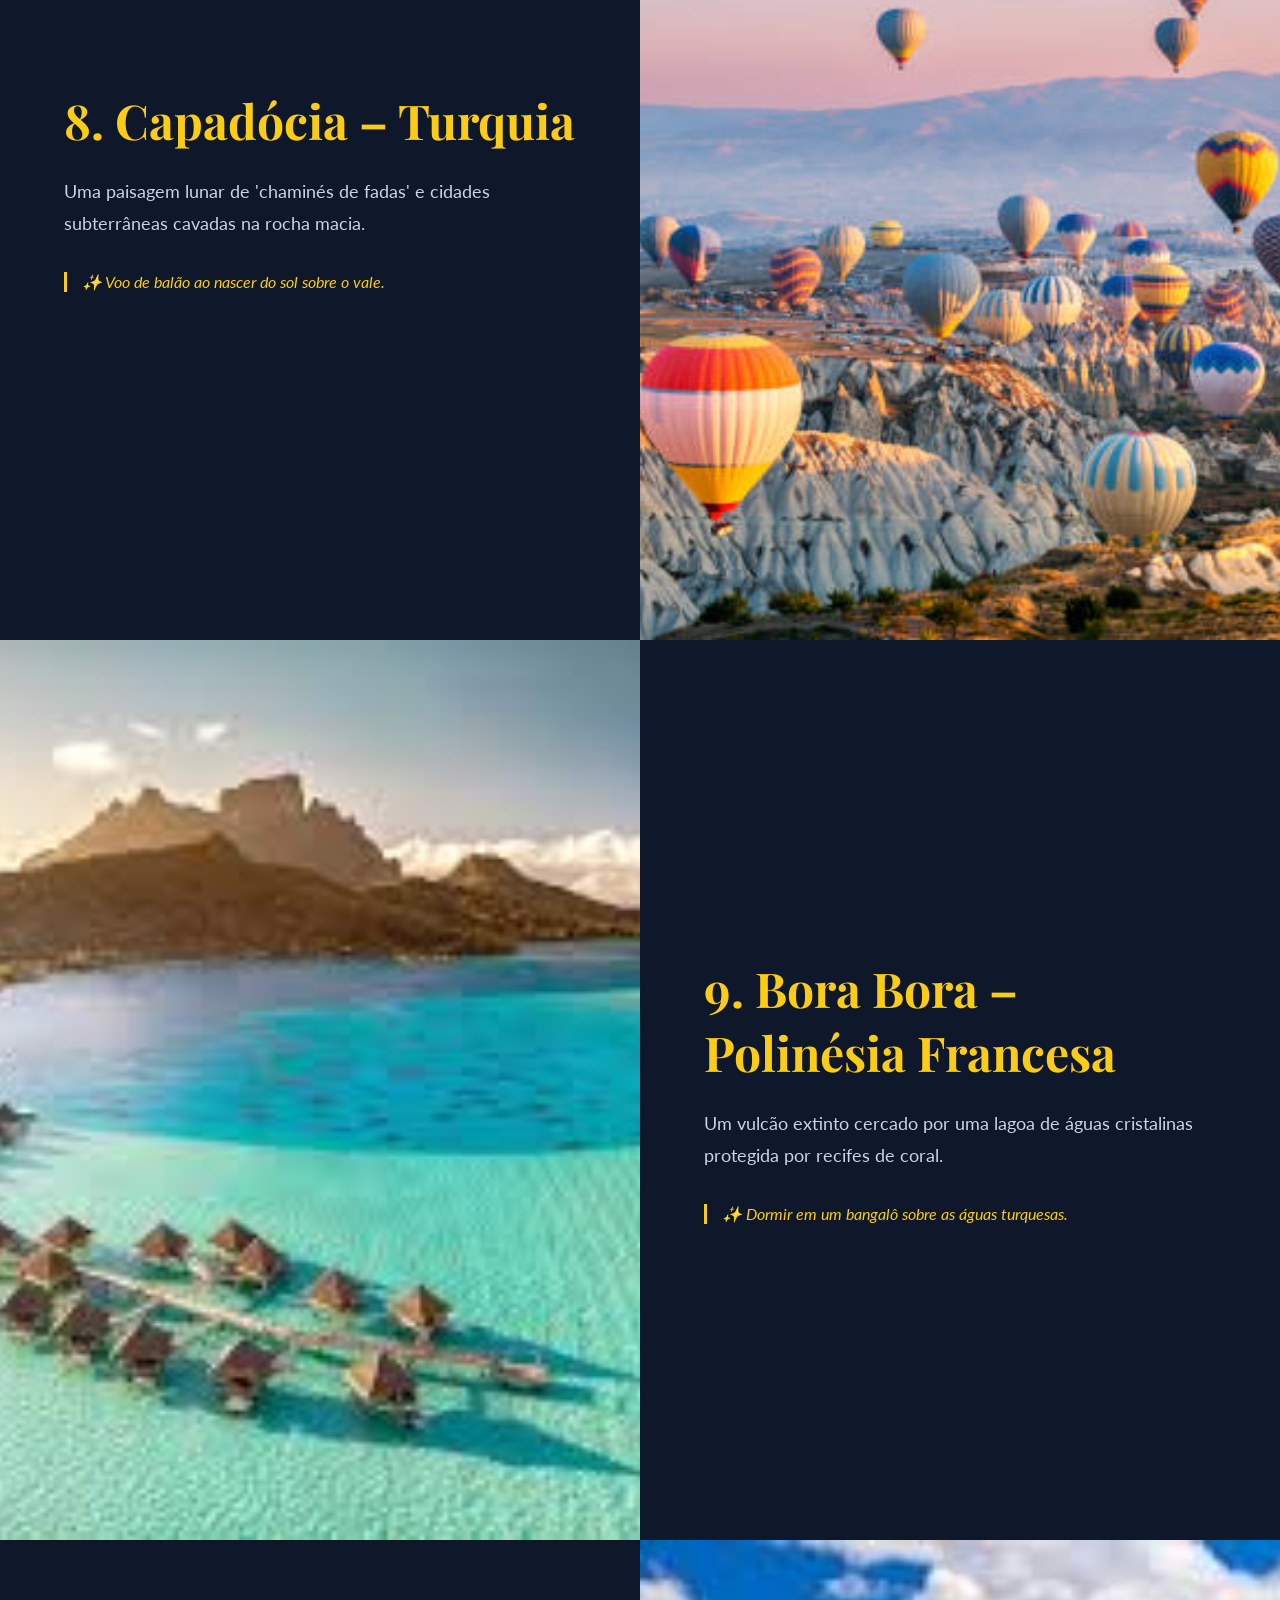
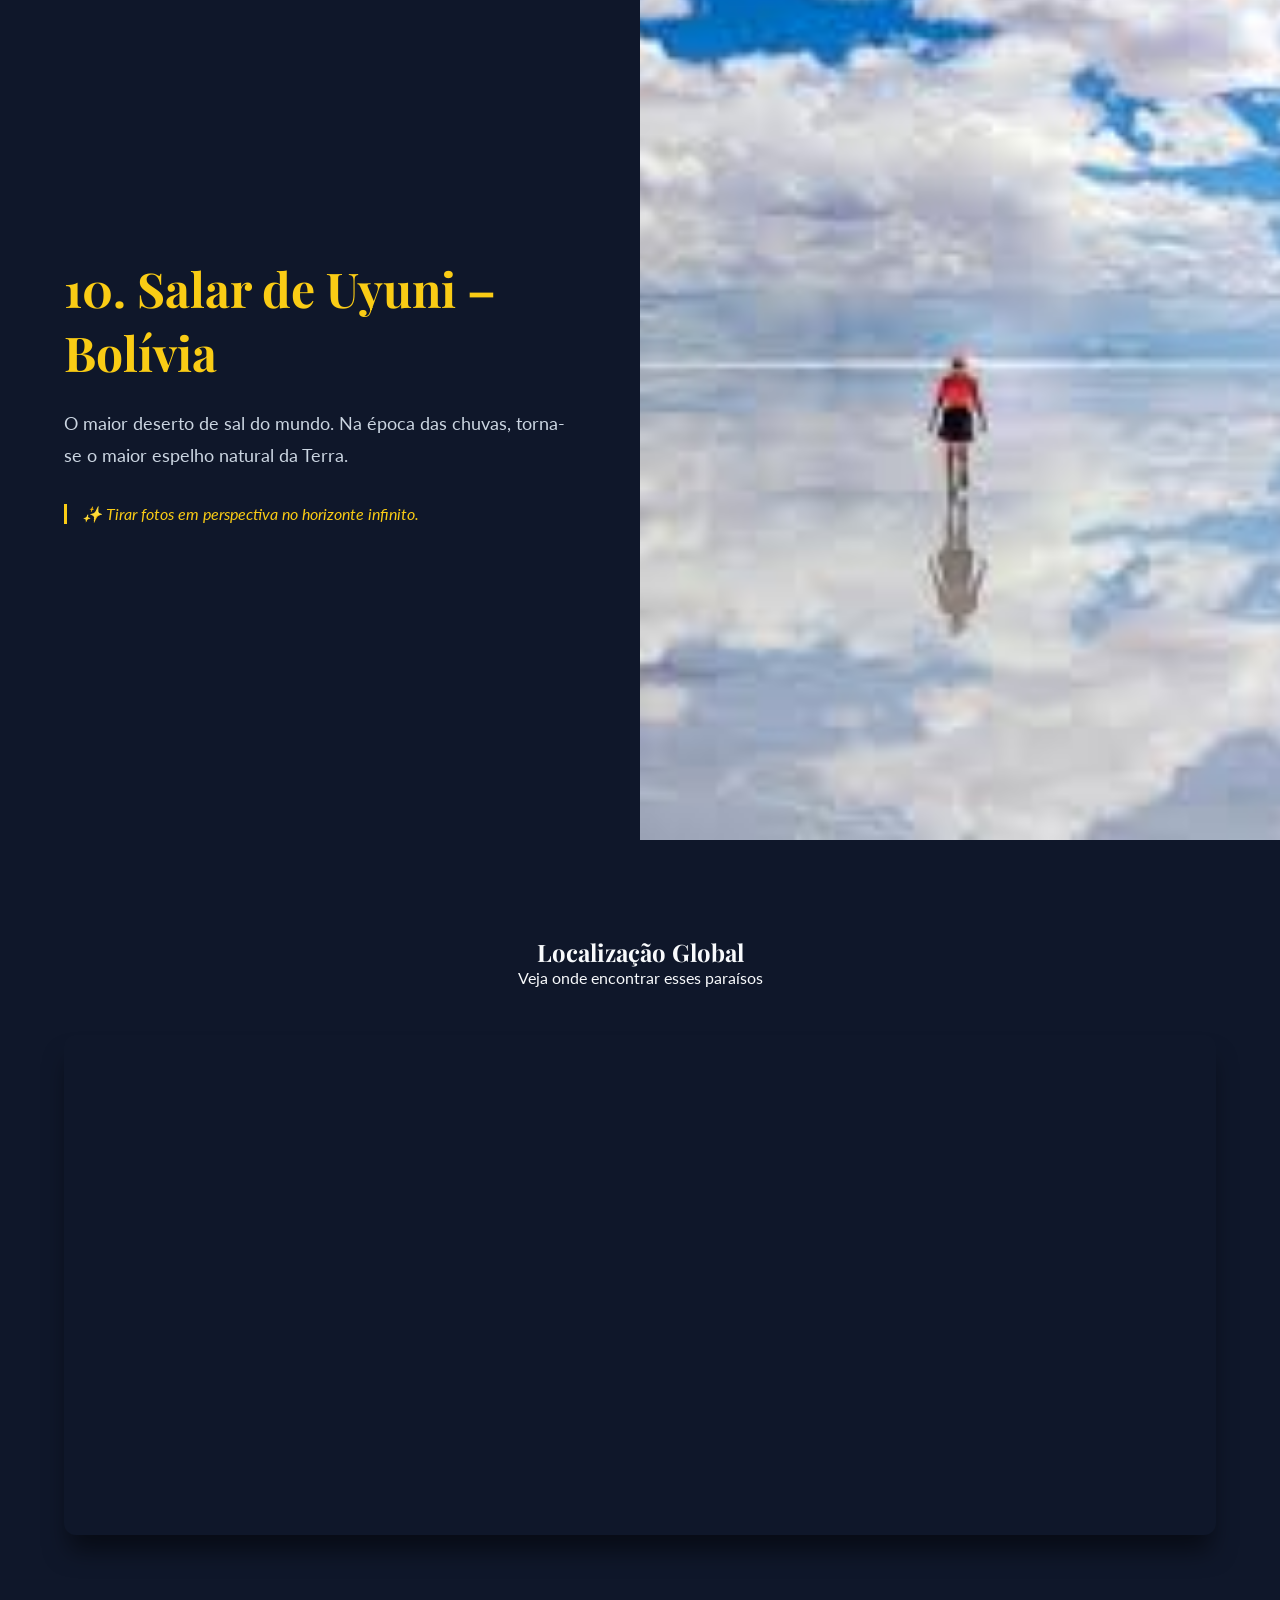
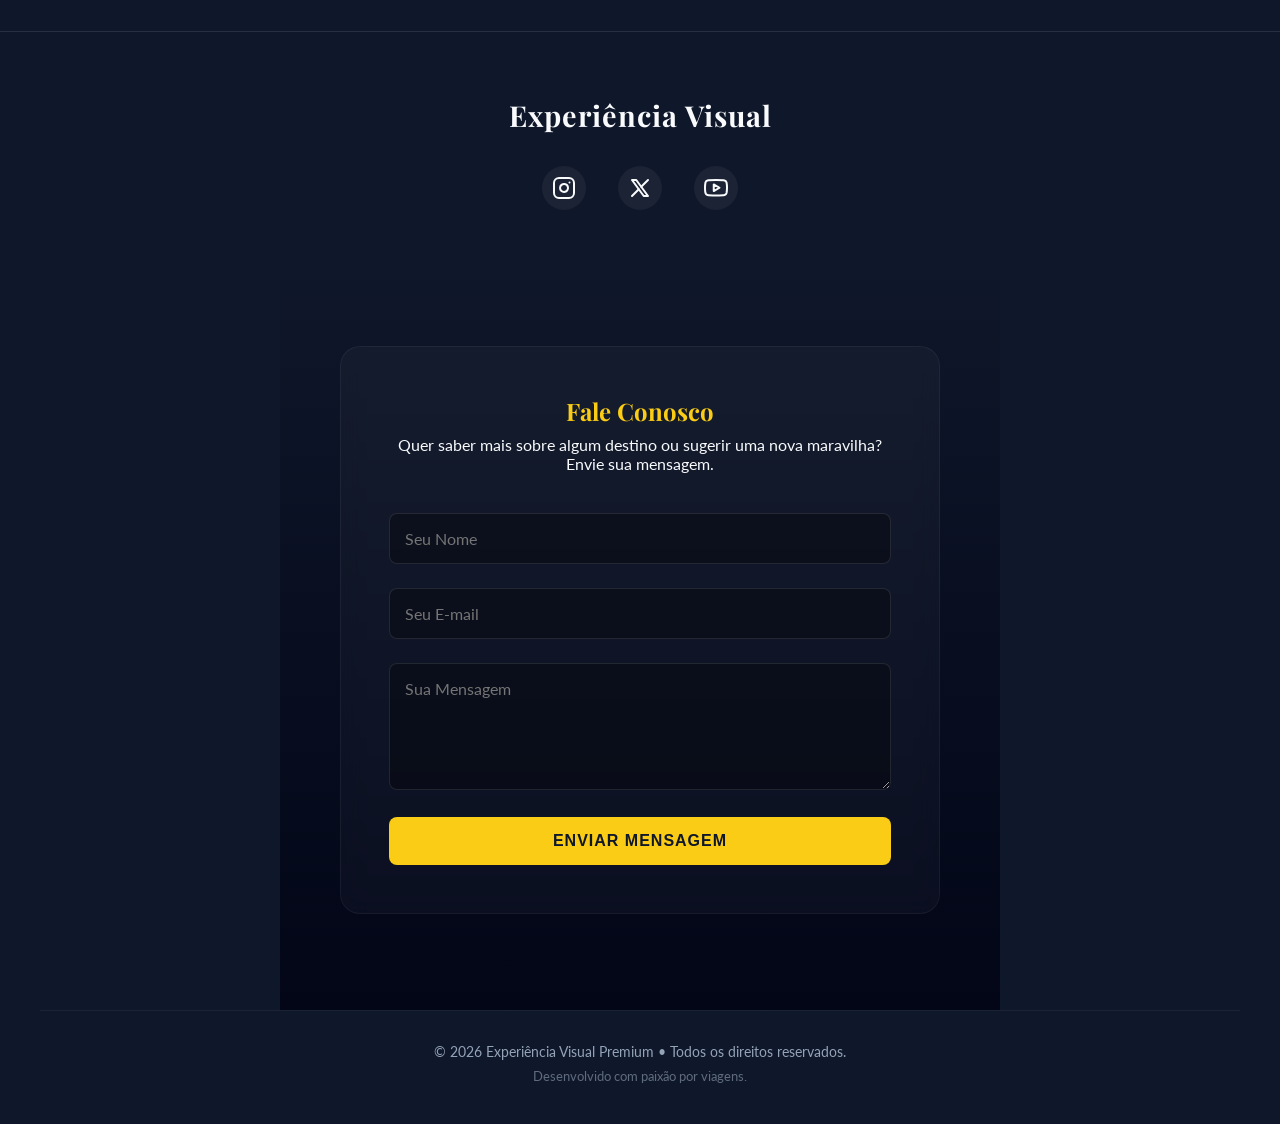
==== commit eaa197cf: "feat: creat contact form" ====
--- a/index.html
+++ b/index.html
@@ -1,14 +1,17 @@
 <!DOCTYPE html>
 <html lang="pt-BR">
+
 <head>
     <meta charset="UTF-8">
     <title>10 Lugares Absurdamente Lindos</title>
     <meta name="viewport" content="width=device-width, initial-scale=1.0">
-    
+
     <link rel="stylesheet" href="css/style.css">
     <link rel="stylesheet" href="https://unpkg.com/leaflet/dist/leaflet.css">
-    
-    <link href="https://fonts.googleapis.com/css2?family=Playfair+Display:wght@400;700&family=Lato:wght@300;400&display=swap" rel="stylesheet">
+
+    <link
+        href="https://fonts.googleapis.com/css2?family=Playfair+Display:wght@400;700&family=Lato:wght@300;400&display=swap"
+        rel="stylesheet">
 </head>
 
 <body>
@@ -45,29 +48,67 @@
     </section>
 
     <footer class="main-footer">
-    <div class="footer-content">
-        <h3 class="footer-logo">Experiência Visual</h3>
-        
-        <div class="social-links">
-            <a href="#" aria-label="Instagram">
-                <svg viewBox="0 0 24 24" fill="none" stroke="currentColor" stroke-width="2" stroke-linecap="round" stroke-linejoin="round"><rect x="2" y="2" width="20" height="20" rx="5" ry="5"></rect><path d="M16 11.37A4 4 0 1 1 12.63 8 4 4 0 0 1 16 11.37z"></path><line x1="17.5" y1="6.5" x2="17.51" y2="6.5"></line></svg>
-            </a>
-            <a href="#" aria-label="Twitter / X">
-                <svg viewBox="0 0 24 24" fill="none" stroke="currentColor" stroke-width="2" stroke-linecap="round" stroke-linejoin="round"><path d="M4 4l11.733 16h4.267l-11.733 -16z"></path><path d="M4 20l6.768 -6.768m2.46 -2.46l6.772 -6.772"></path></svg>
-            </a>
-            <a href="#" aria-label="YouTube">
-                <svg viewBox="0 0 24 24" fill="none" stroke="currentColor" stroke-width="2" stroke-linecap="round" stroke-linejoin="round"><path d="M22.54 6.42a2.78 2.78 0 0 0-1.94-2C18.88 4 12 4 12 4s-6.88 0-8.6.46a2.78 2.78 0 0 0-1.94 2A29 29 0 0 0 1 11.75a29 29 0 0 0 .46 5.33A2.78 2.78 0 0 0 3.4 19c1.72.46 8.6.46 8.6.46s6.88 0 8.6-.46a2.78 2.78 0 0 0 1.94-2 29 29 0 0 0 .46-5.25 29 29 0 0 0-.46-5.33z"></path><polygon points="9.75 15.02 15.5 11.75 9.75 8.48 9.75 15.02"></polygon></svg>
-            </a>
+        <div class="footer-content">
+            <h3 class="footer-logo">Experiência Visual</h3>
+
+            <div class="social-links">
+                <a href="#" aria-label="Instagram">
+                    <svg viewBox="0 0 24 24" fill="none" stroke="currentColor" stroke-width="2" stroke-linecap="round"
+                        stroke-linejoin="round">
+                        <rect x="2" y="2" width="20" height="20" rx="5" ry="5"></rect>
+                        <path d="M16 11.37A4 4 0 1 1 12.63 8 4 4 0 0 1 16 11.37z"></path>
+                        <line x1="17.5" y1="6.5" x2="17.51" y2="6.5"></line>
+                    </svg>
+                </a>
+                <a href="#" aria-label="Twitter / X">
+                    <svg viewBox="0 0 24 24" fill="none" stroke="currentColor" stroke-width="2" stroke-linecap="round"
+                        stroke-linejoin="round">
+                        <path d="M4 4l11.733 16h4.267l-11.733 -16z"></path>
+                        <path d="M4 20l6.768 -6.768m2.46 -2.46l6.772 -6.772"></path>
+                    </svg>
+                </a>
+                <a href="#" aria-label="YouTube">
+                    <svg viewBox="0 0 24 24" fill="none" stroke="currentColor" stroke-width="2" stroke-linecap="round"
+                        stroke-linejoin="round">
+                        <path
+                            d="M22.54 6.42a2.78 2.78 0 0 0-1.94-2C18.88 4 12 4 12 4s-6.88 0-8.6.46a2.78 2.78 0 0 0-1.94 2A29 29 0 0 0 1 11.75a29 29 0 0 0 .46 5.33A2.78 2.78 0 0 0 3.4 19c1.72.46 8.6.46 8.6.46s6.88 0 8.6-.46a2.78 2.78 0 0 0 1.94-2 29 29 0 0 0 .46-5.25 29 29 0 0 0-.46-5.33z">
+                        </path>
+                        <polygon points="9.75 15.02 15.5 11.75 9.75 8.48 9.75 15.02"></polygon>
+                    </svg>
+                </a>
+            </div>
+
+            <section class="contact-section">
+                <div class="contact-container">
+                    <div class="contact-text">
+                        <h2>Fale Conosco</h2>
+                        <p>Quer saber mais sobre algum destino ou sugerir uma nova maravilha? Envie sua mensagem.</p>
+                    </div>
+
+                    <form id="contact-form" class="premium-form">
+                        <div class="form-group">
+                            <input type="text" id="nome" placeholder="Seu Nome" required>
+                        </div>
+                        <div class="form-group">
+                            <input type="email" id="email" placeholder="Seu E-mail" required>
+                        </div>
+                        <div class="form-group">
+                            <textarea id="mensagem" rows="5" placeholder="Sua Mensagem" required></textarea>
+                        </div>
+                        <button type="submit" class="submit-btn">Enviar Mensagem</button>
+                    </form>
+                </div>
+            </section>
+
+            <div class="footer-bottom">
+                <p>&copy; 2026 Experiência Visual Premium • Todos os direitos reservados.</p>
+                <p class="credits">Desenvolvido com paixão por viagens.</p>
+            </div>
         </div>
-
-        <div class="footer-bottom">
-            <p>&copy; 2026 Experiência Visual Premium • Todos os direitos reservados.</p>
-            <p class="credits">Desenvolvido com paixão por viagens.</p>
-        </div>
-    </div>
-</footer>
+    </footer>
 
     <script src="https://unpkg.com/leaflet/dist/leaflet.js"></script>
     <script src="js/main.js"></script>
 </body>
+
 </html>
--- a/css/style.css
+++ b/css/style.css
@@ -264,4 +264,80 @@
 .footer-bottom .credits {
     font-size: 0.8rem;
     opacity: 0.6;
+}
+
+/* --- CONTATO --- */
+.contact-section {
+    padding: 6rem 5%;
+    background: linear-gradient(to top, #020617, #0f172a); /* Transição suave */
+    display: flex;
+    justify-content: center;
+}
+
+.contact-container {
+    width: 100%;
+    max-width: 600px;
+    background: rgba(255, 255, 255, 0.03);
+    padding: 3rem;
+    border-radius: 20px;
+    border: 1px solid rgba(255, 255, 255, 0.05);
+    backdrop-filter: blur(10px);
+}
+
+.contact-text {
+    text-align: center;
+    margin-bottom: 2.5rem;
+}
+
+.contact-text h2 {
+    color: var(--accent);
+    margin-bottom: 0.5rem;
+}
+
+/* Formulário */
+.premium-form {
+    display: flex;
+    flex-direction: column;
+    gap: 1.5rem;
+}
+
+.premium-form input,
+.premium-form textarea {
+    width: 100%;
+    background: rgba(0, 0, 0, 0.3);
+    border: 1px solid rgba(255, 255, 255, 0.1);
+    padding: 15px;
+    border-radius: 8px;
+    color: var(--light);
+    font-size: 1rem;
+    outline: none;
+    transition: 0.3s;
+    font-family: 'Lato', sans-serif;
+}
+
+.premium-form input:focus,
+.premium-form textarea:focus {
+    border-color: var(--accent);
+    box-shadow: 0 0 10px rgba(250, 204, 21, 0.2);
+}
+
+/* Botão de Enviar */
+.submit-btn {
+    background: var(--accent);
+    color: var(--dark);
+    font-weight: bold;
+    border: none;
+    padding: 15px;
+    border-radius: 8px;
+    cursor: pointer;
+    font-size: 1rem;
+    text-transform: uppercase;
+    letter-spacing: 1px;
+    transition: 0.3s;
+}
+
+.submit-btn:hover {
+    background: #eab308; /* Um tom um pouco mais escuro do amarelo */
+    transform: translateY(-2px);
+    box-shadow: 0 5px 15px rgba(250, 204, 21, 0.3);
 }
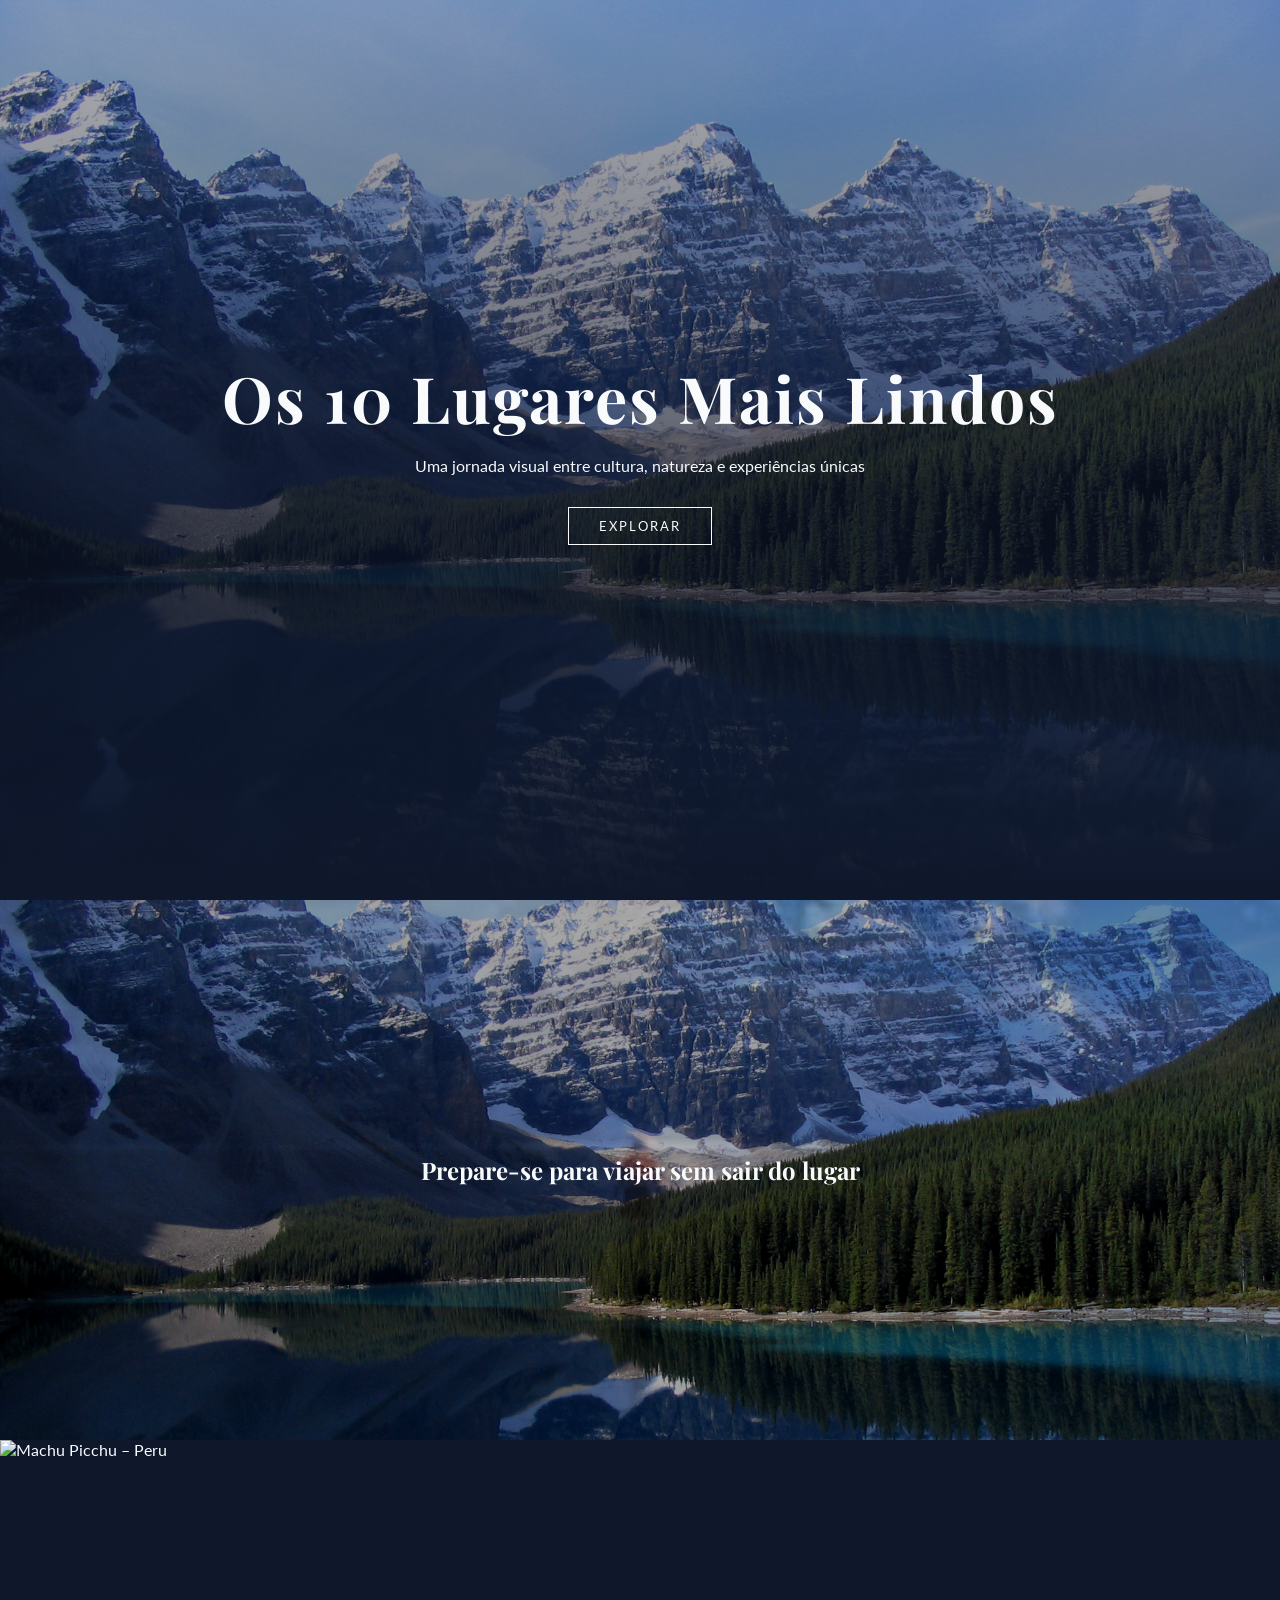
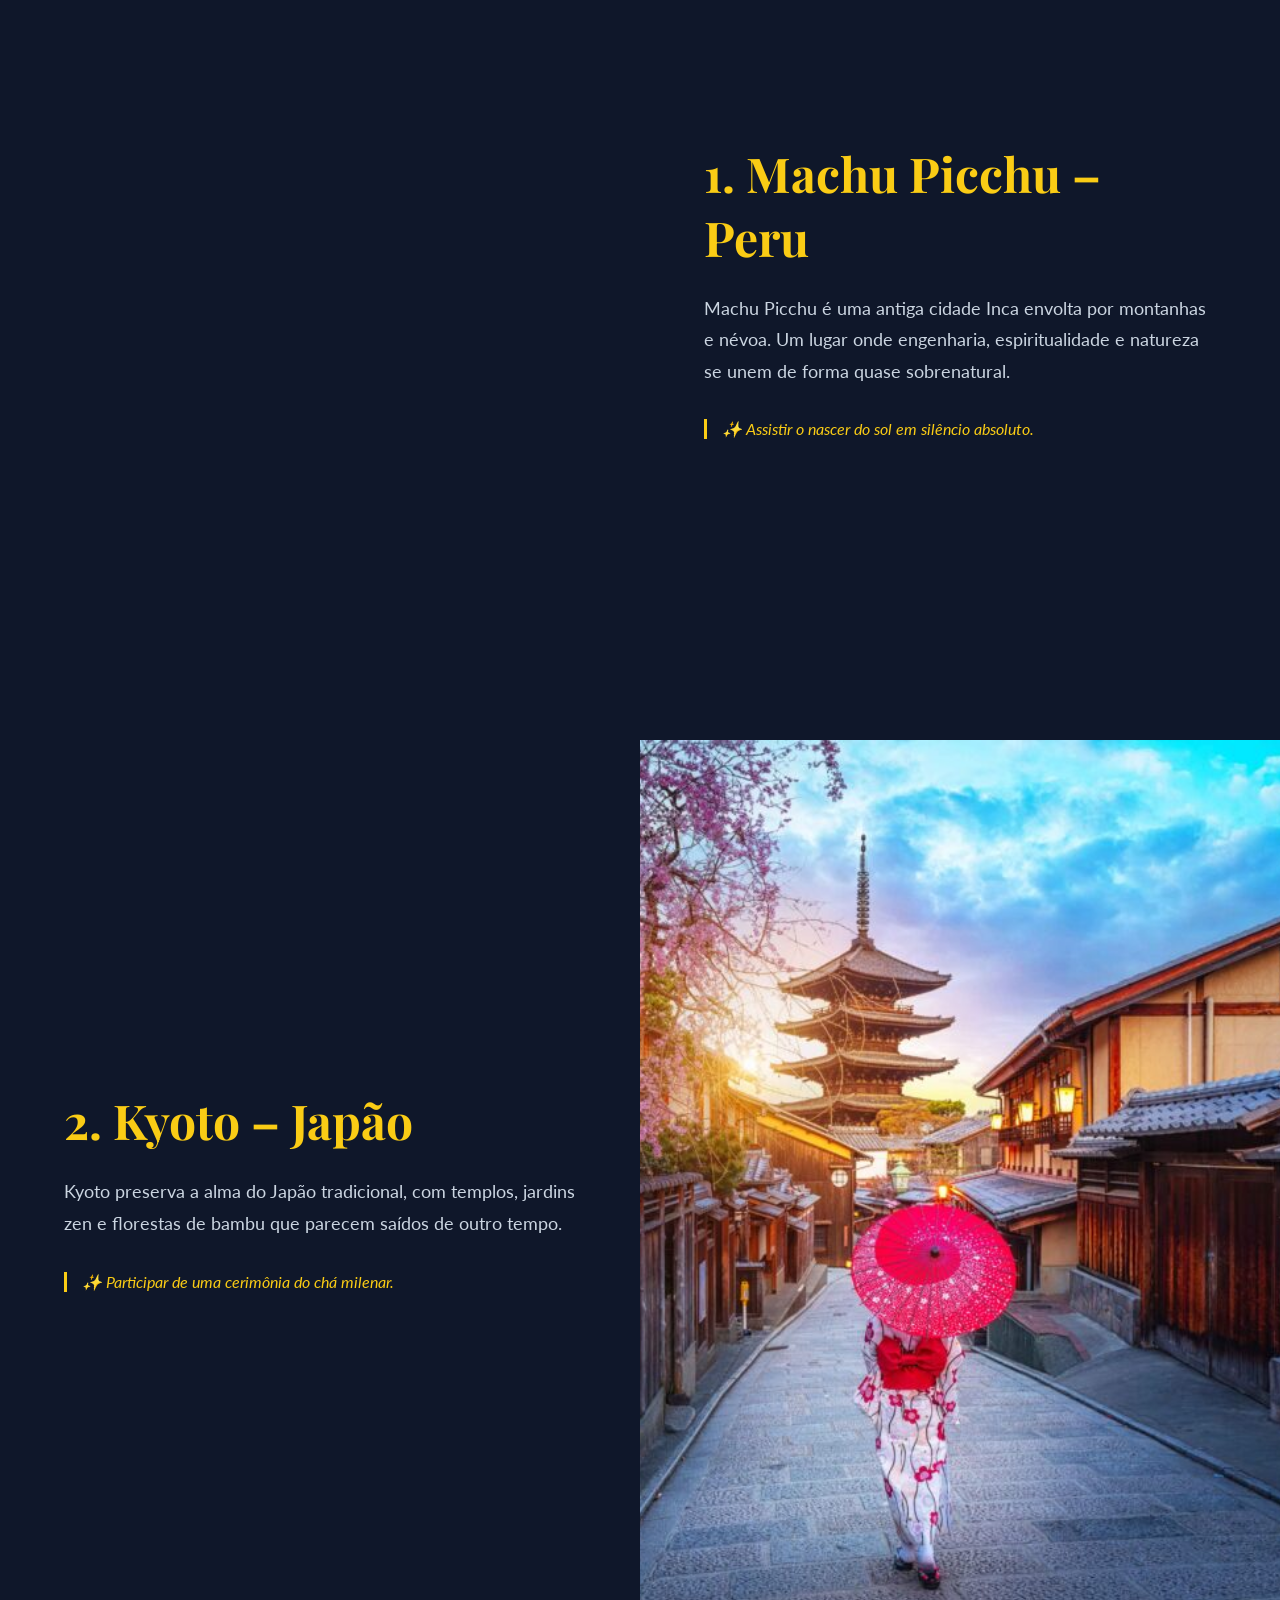
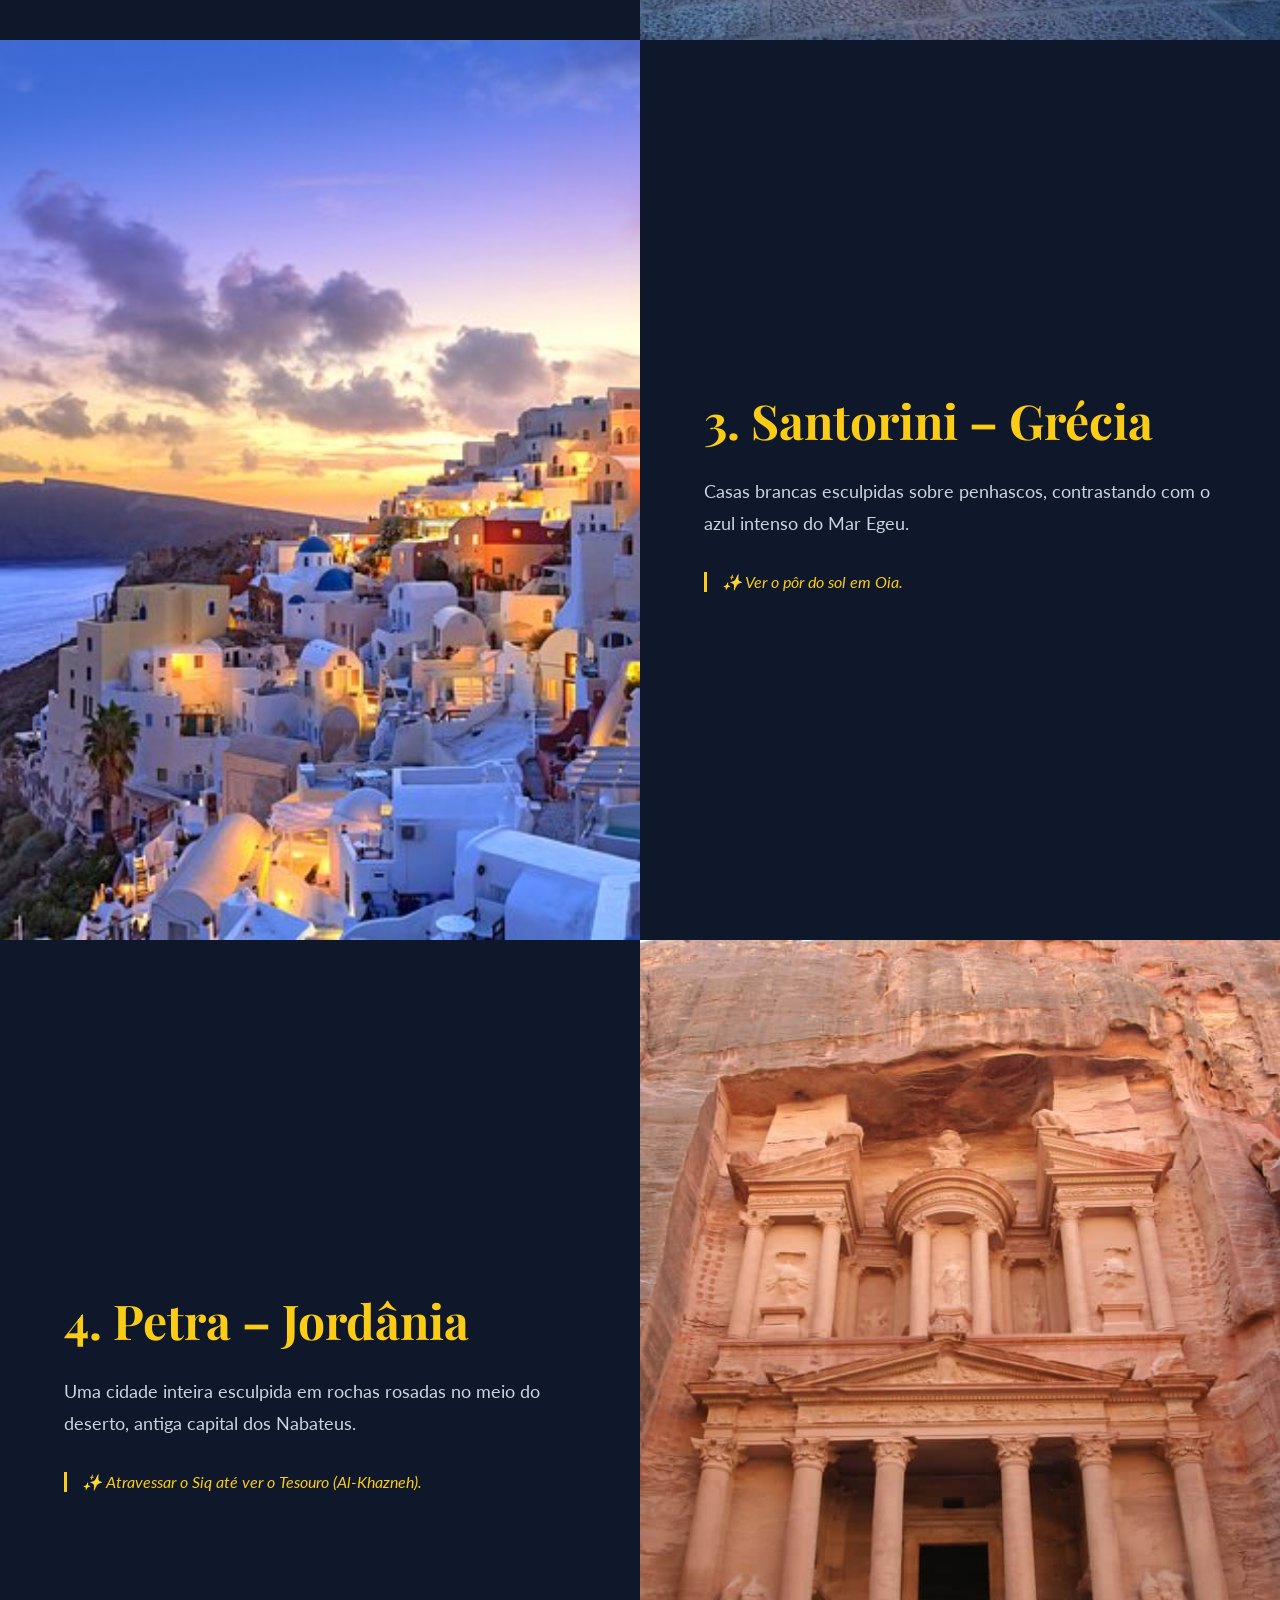
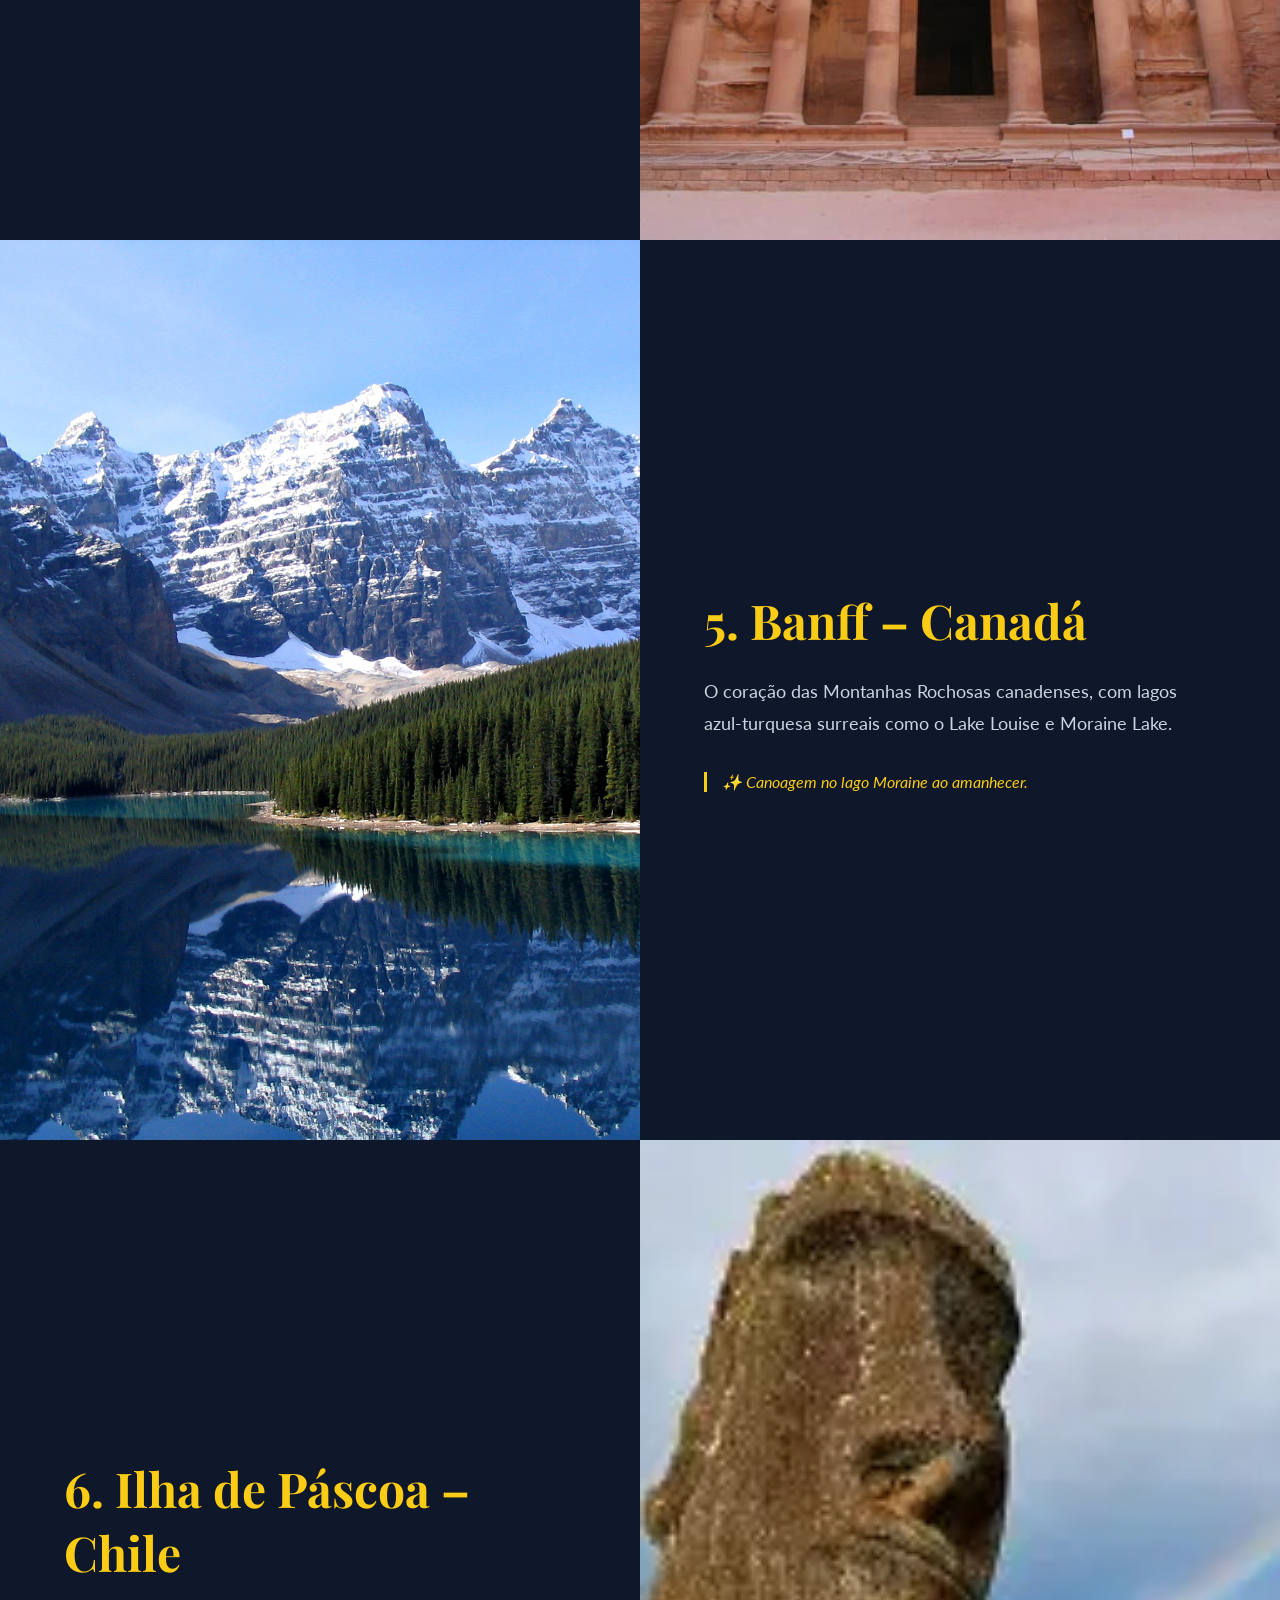
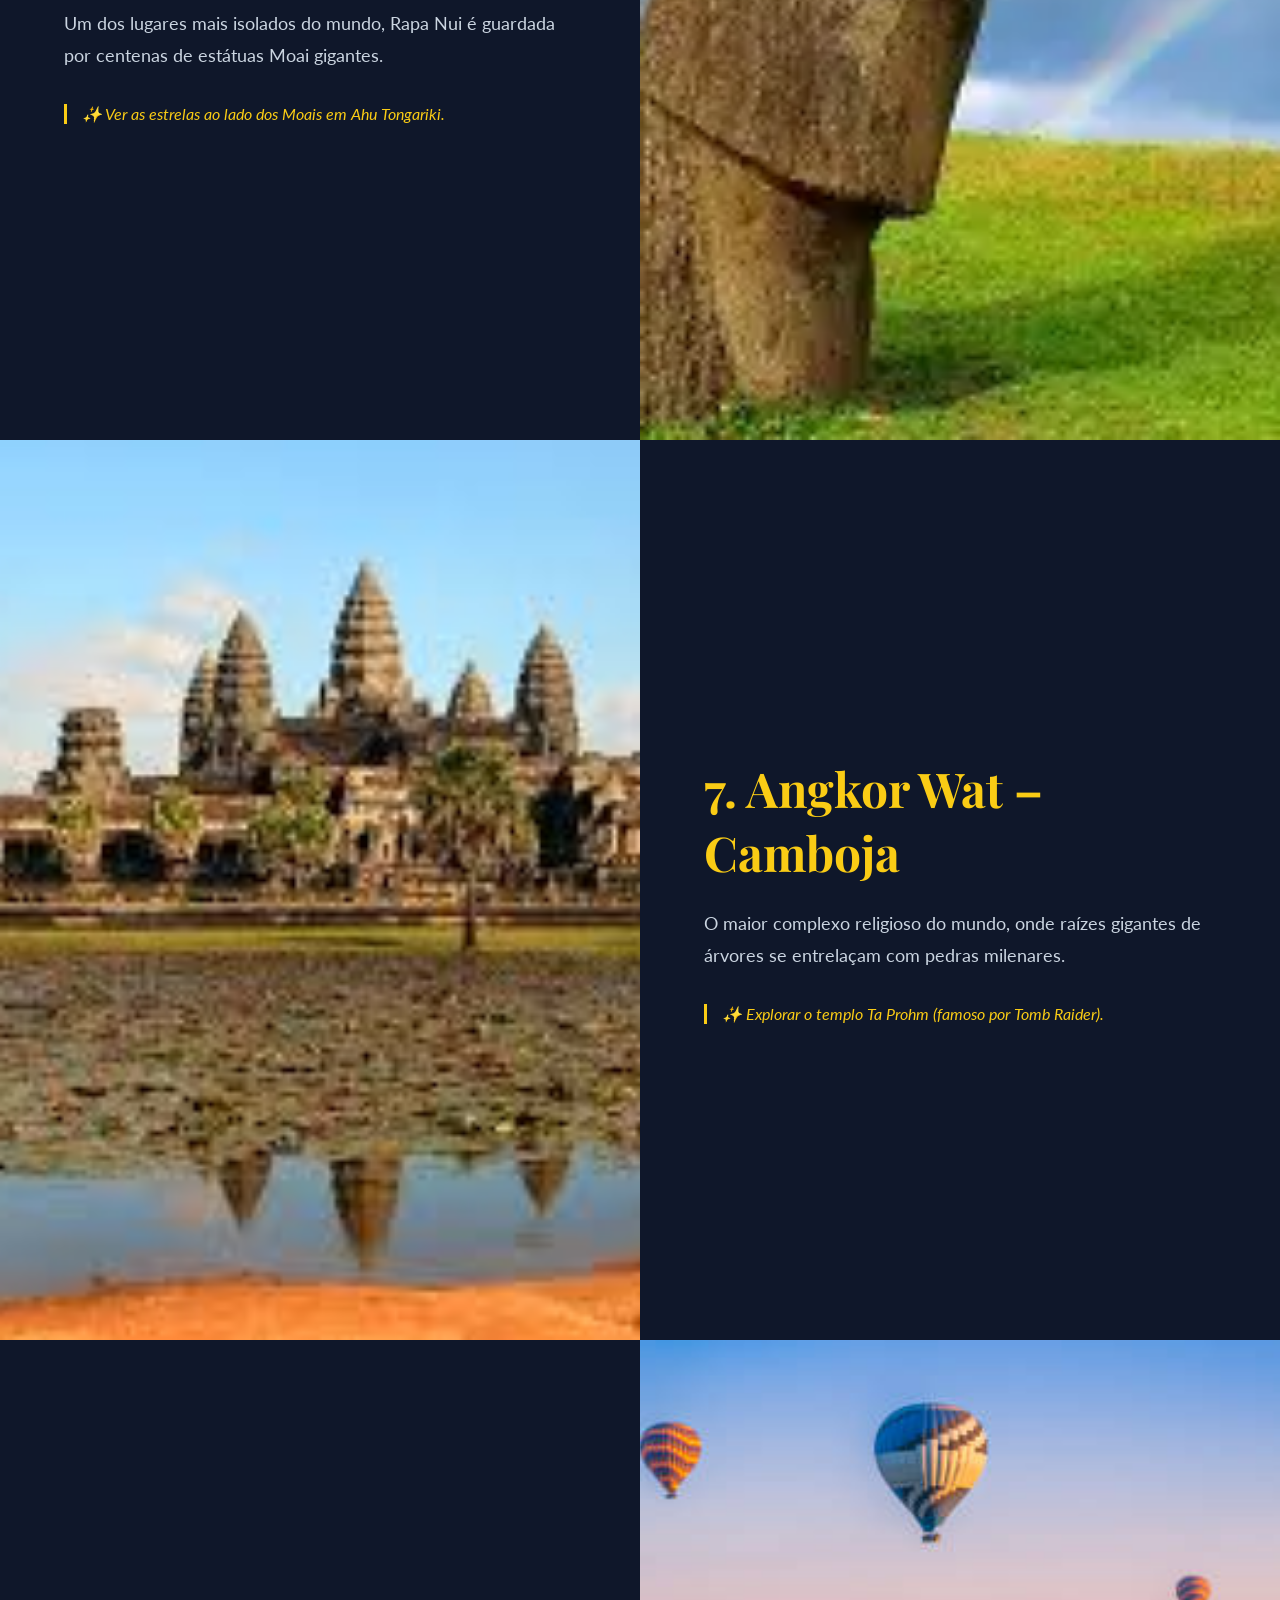
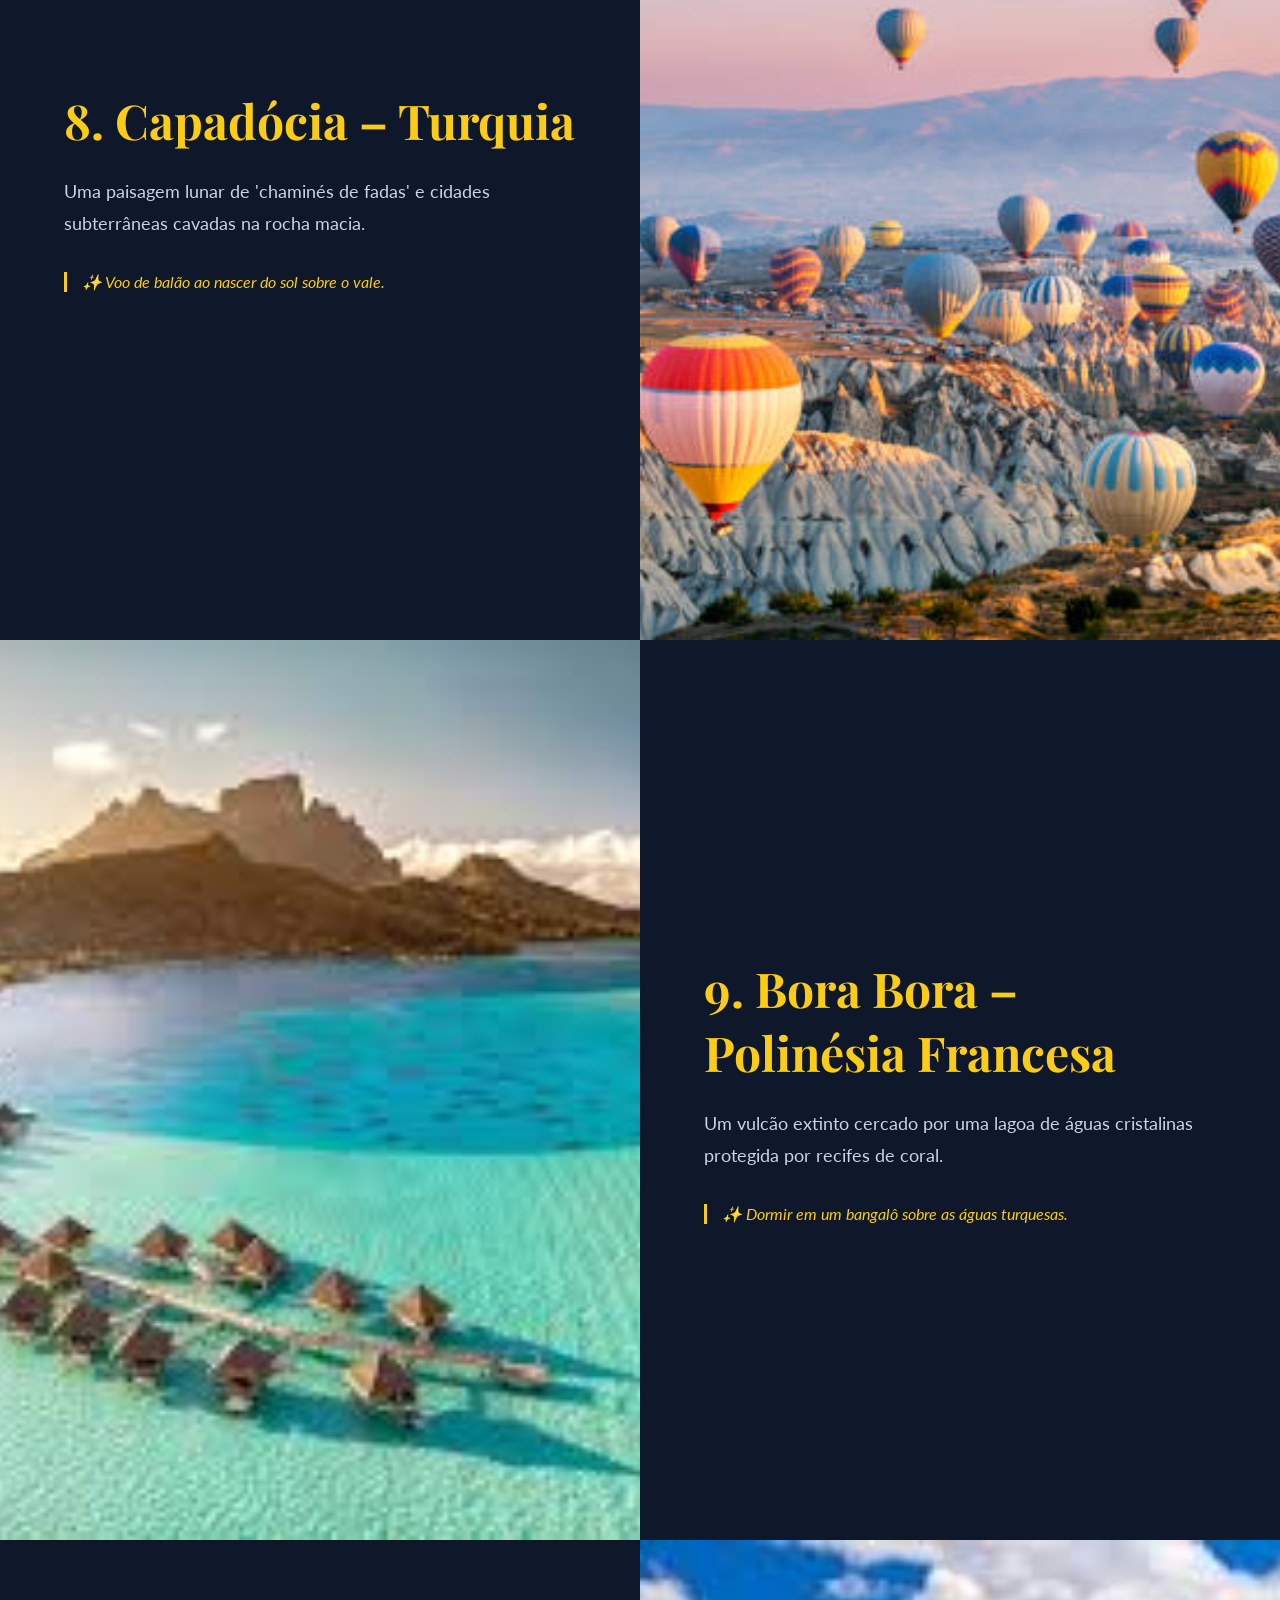
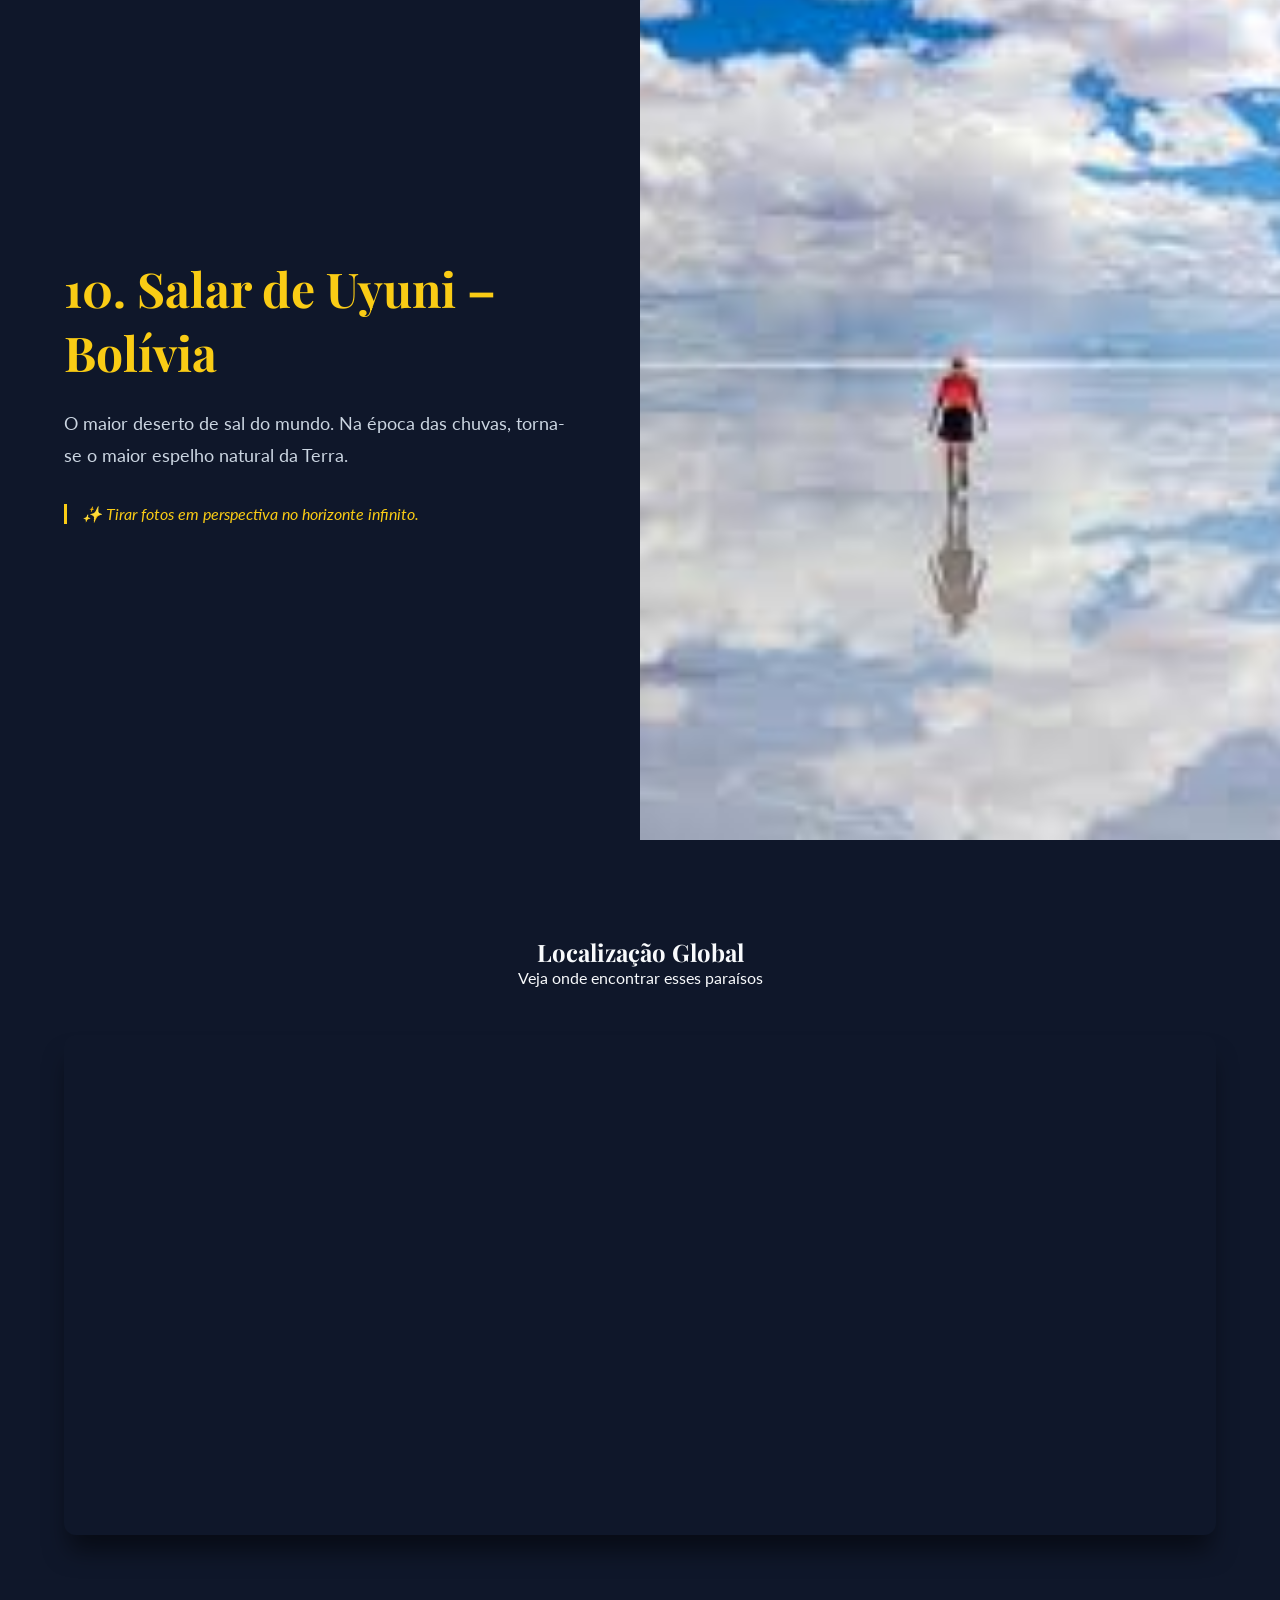
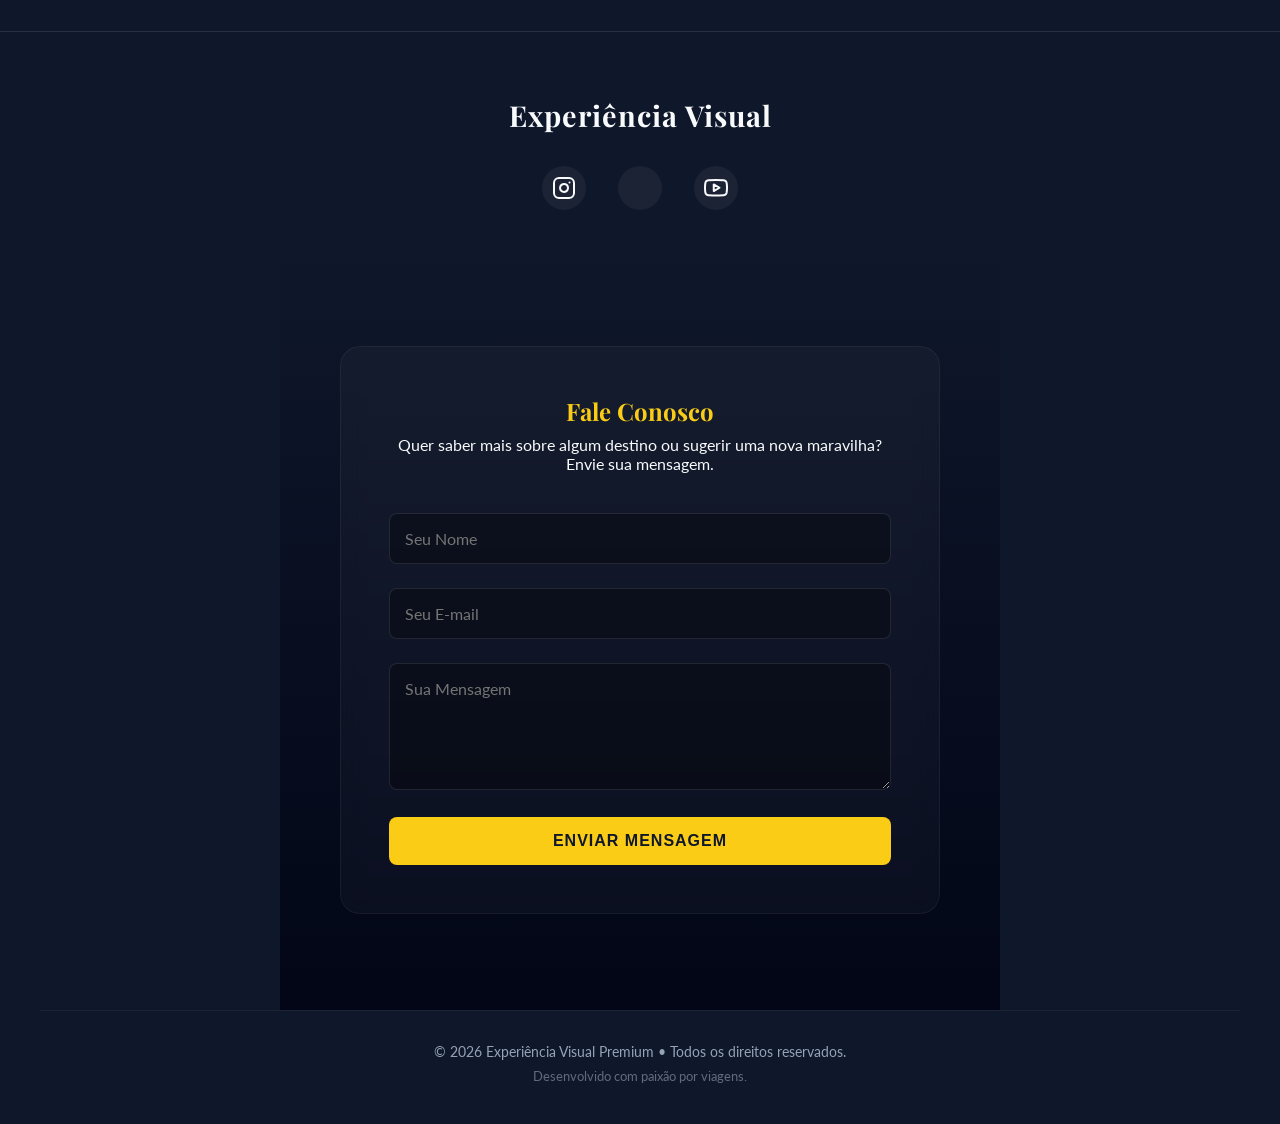
==== commit dbf9dd84: "chore: Update branch release" ====
--- a/index.html
+++ b/index.html
@@ -61,7 +61,7 @@
                     </svg>
                 </a>
                 <a href="#" aria-label="Twitter / X">
-                    <svg viewBox="0 0 24 24" fill="none" stroke="currentColor" stroke-width="2" stroke-linecap="round"
+                    <svg viewBox="0 0 24 24" fill="none" stroke="cur    rentColor" stroke-width="2" stroke-linecap="round"
                         stroke-linejoin="round">
                         <path d="M4 4l11.733 16h4.267l-11.733 -16z"></path>
                         <path d="M4 20l6.768 -6.768m2.46 -2.46l6.772 -6.772"></path>
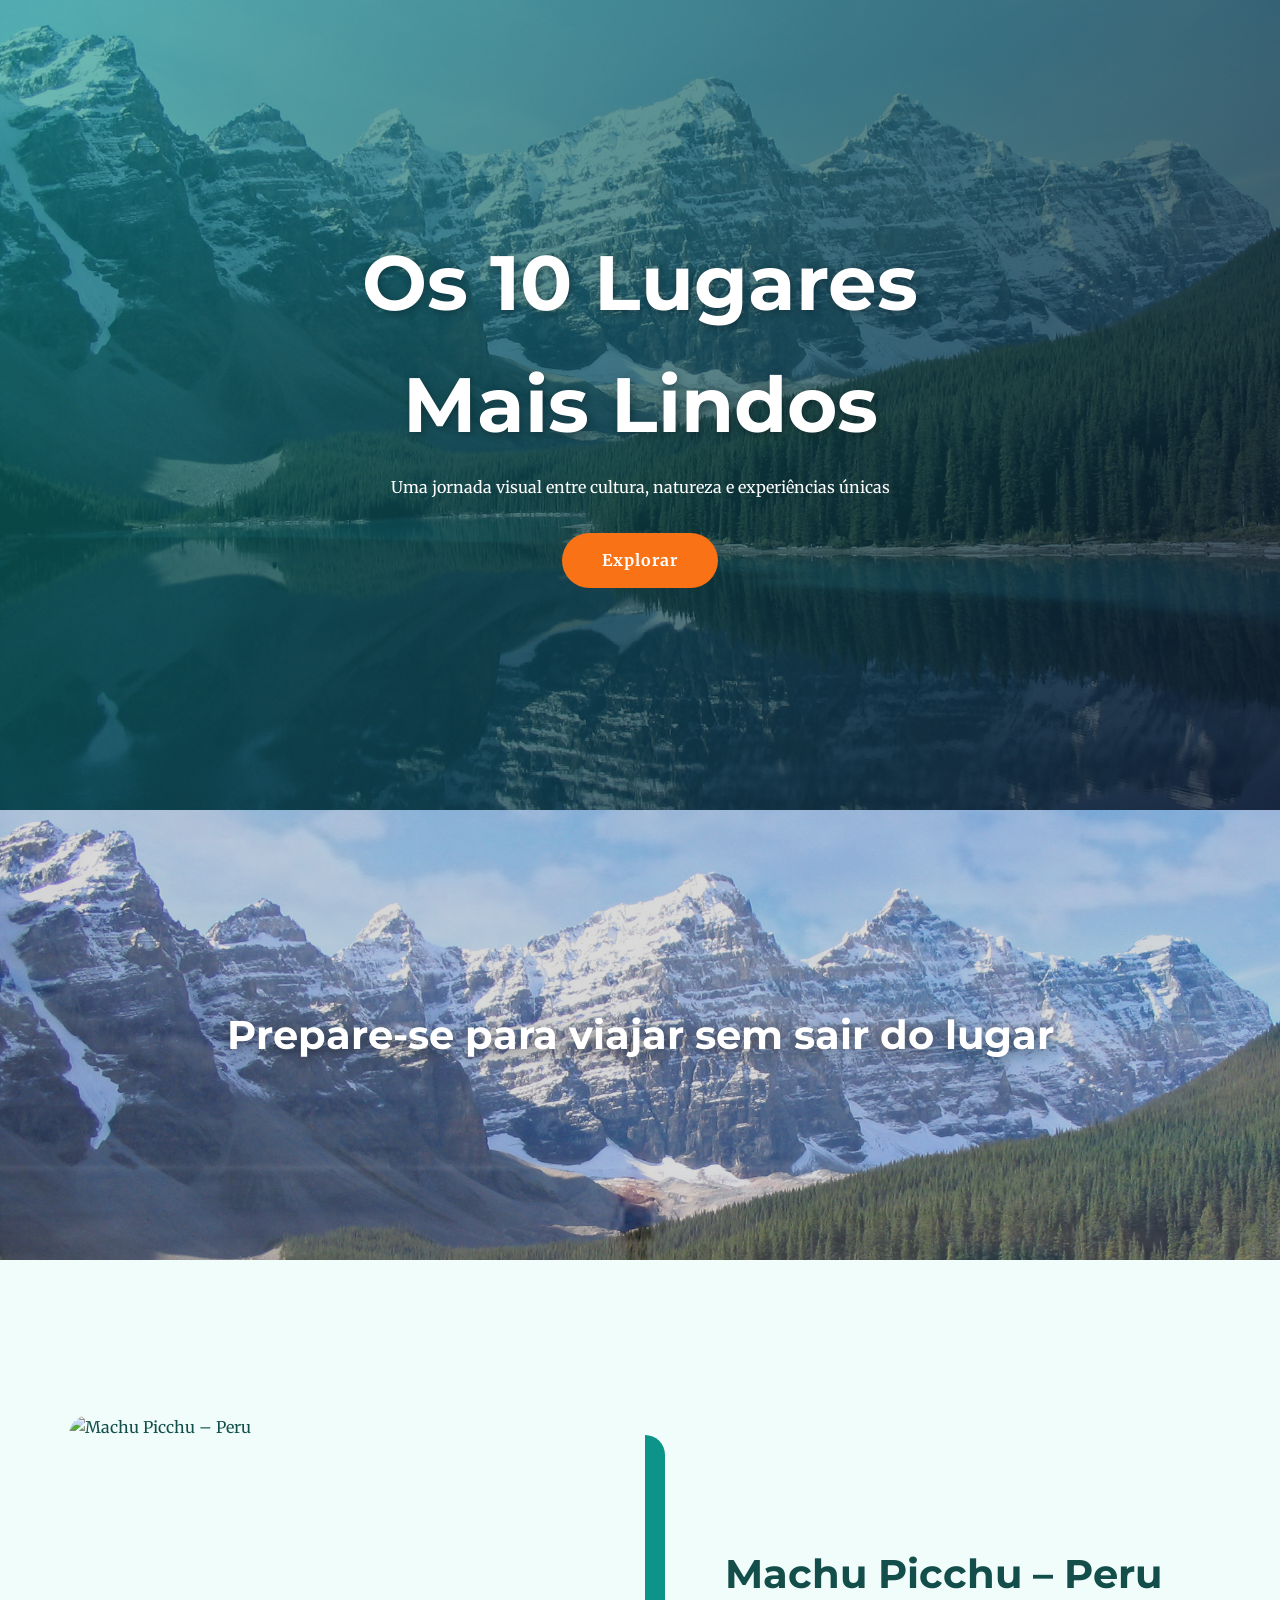
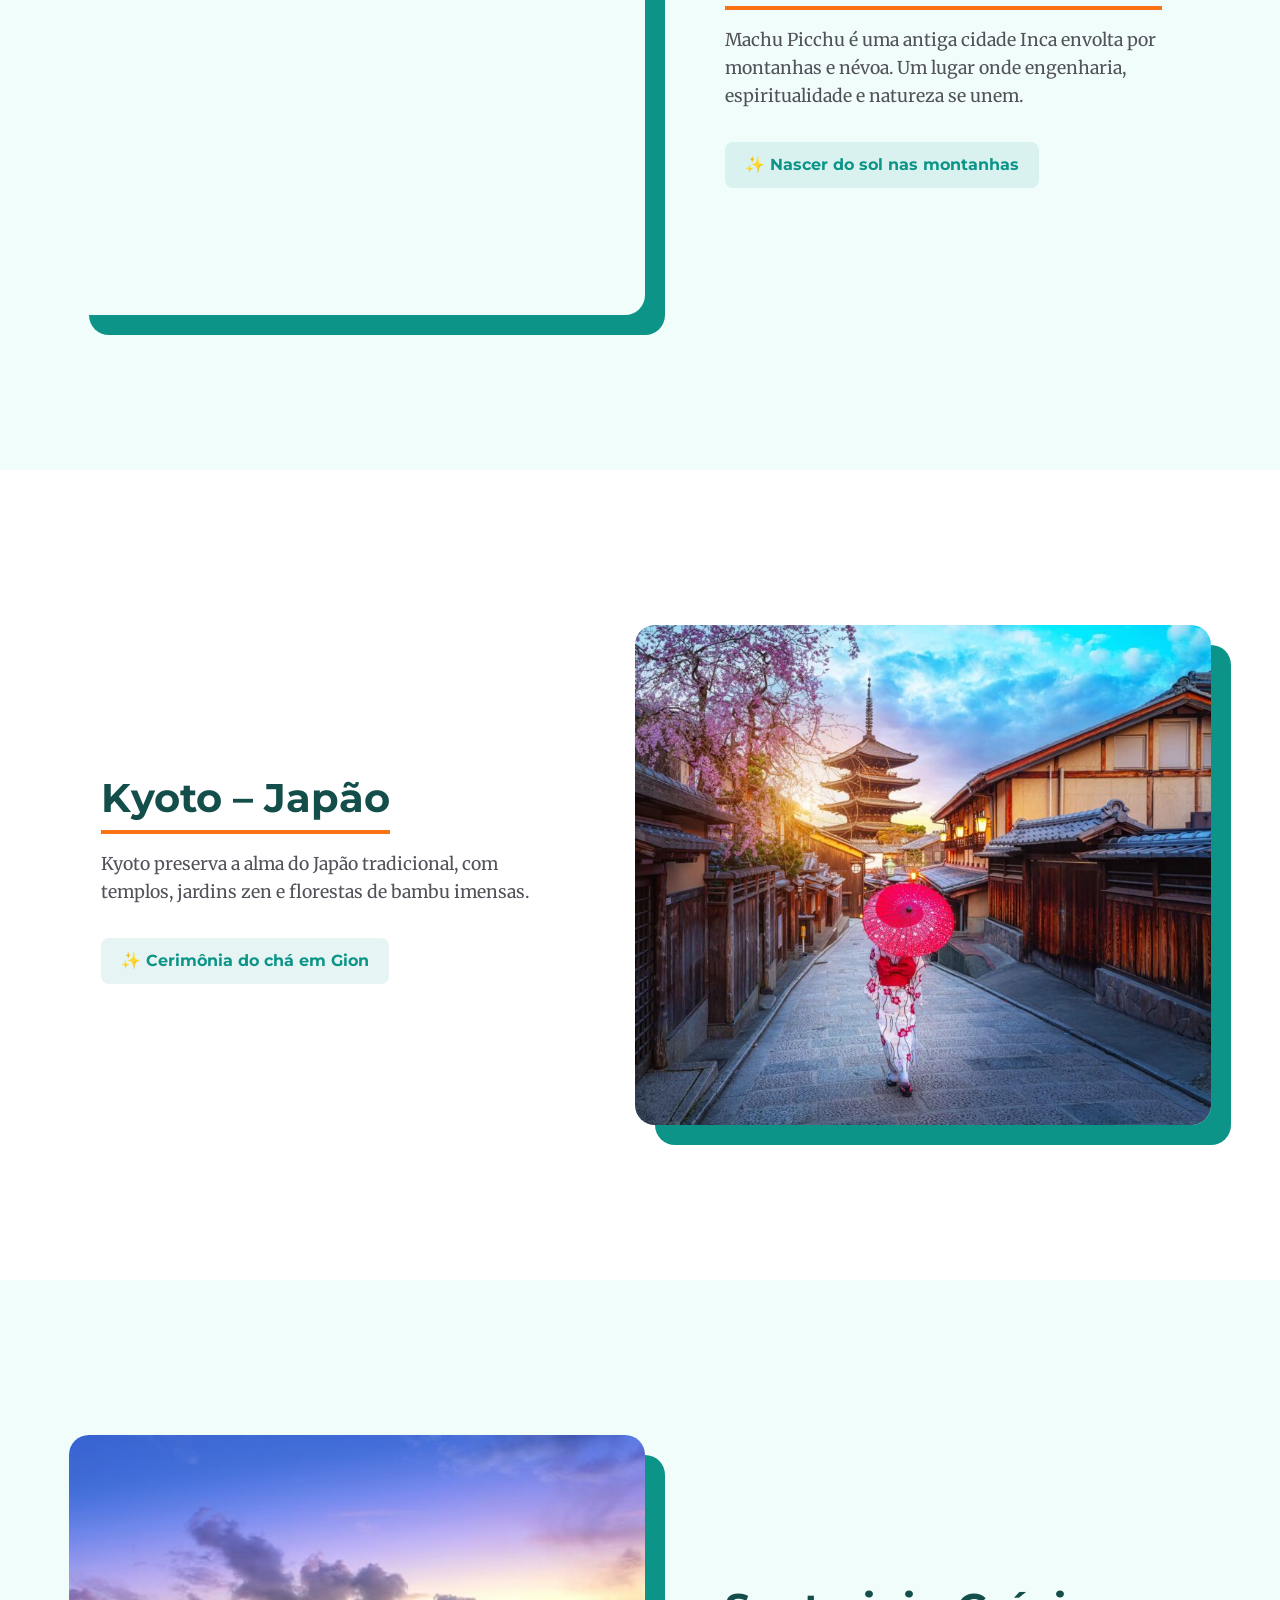
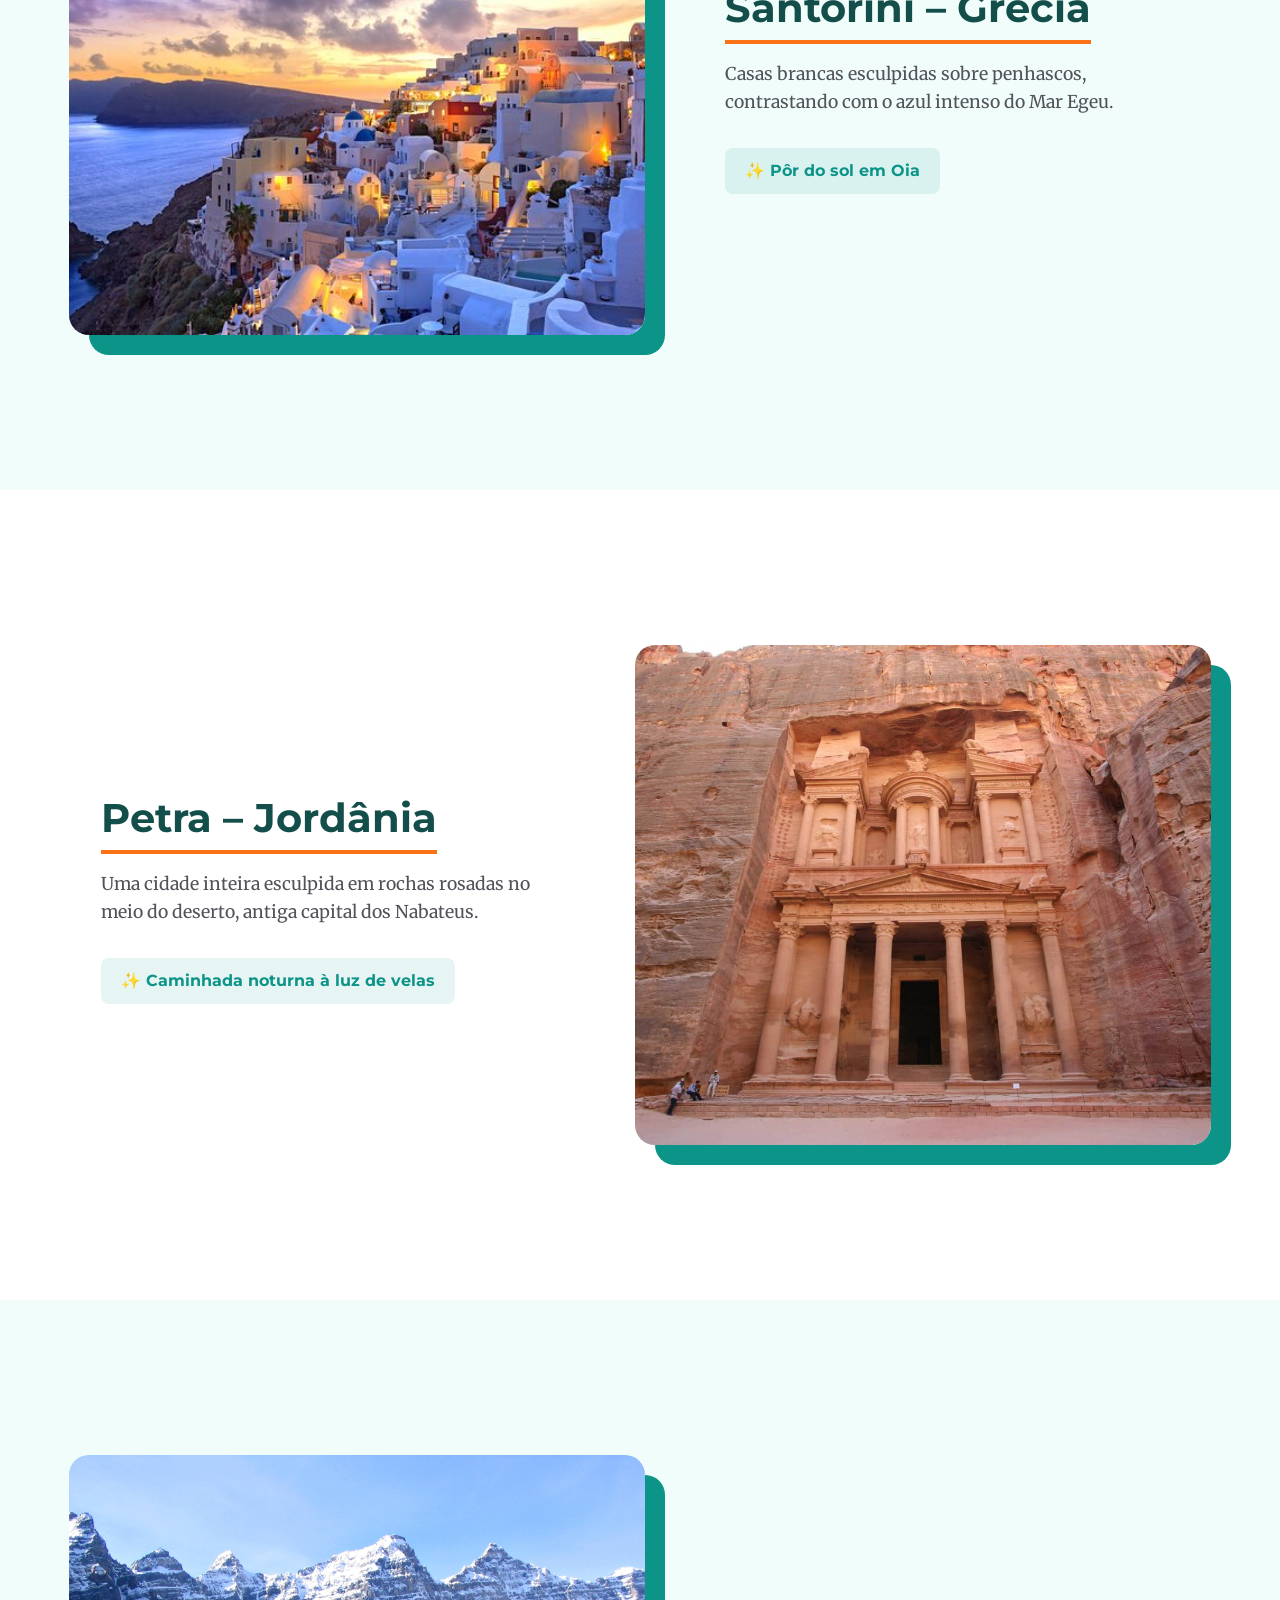
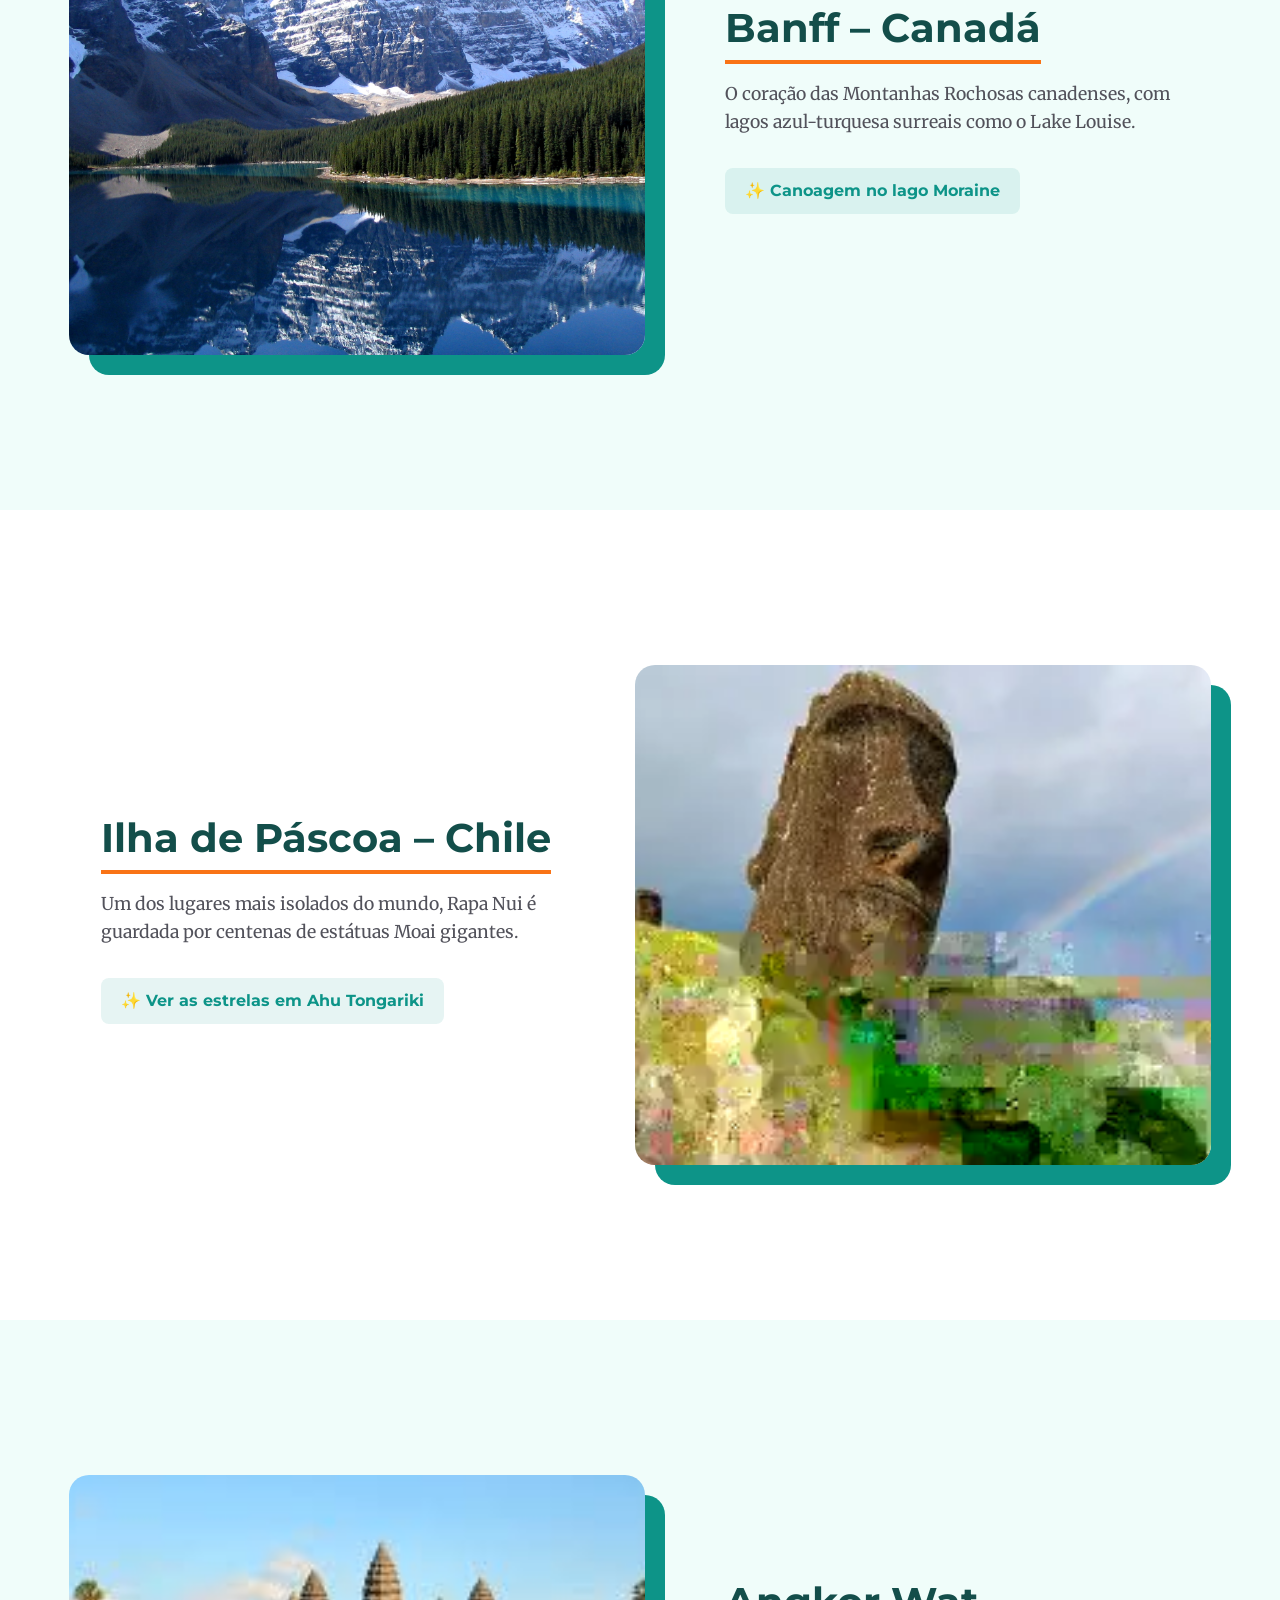
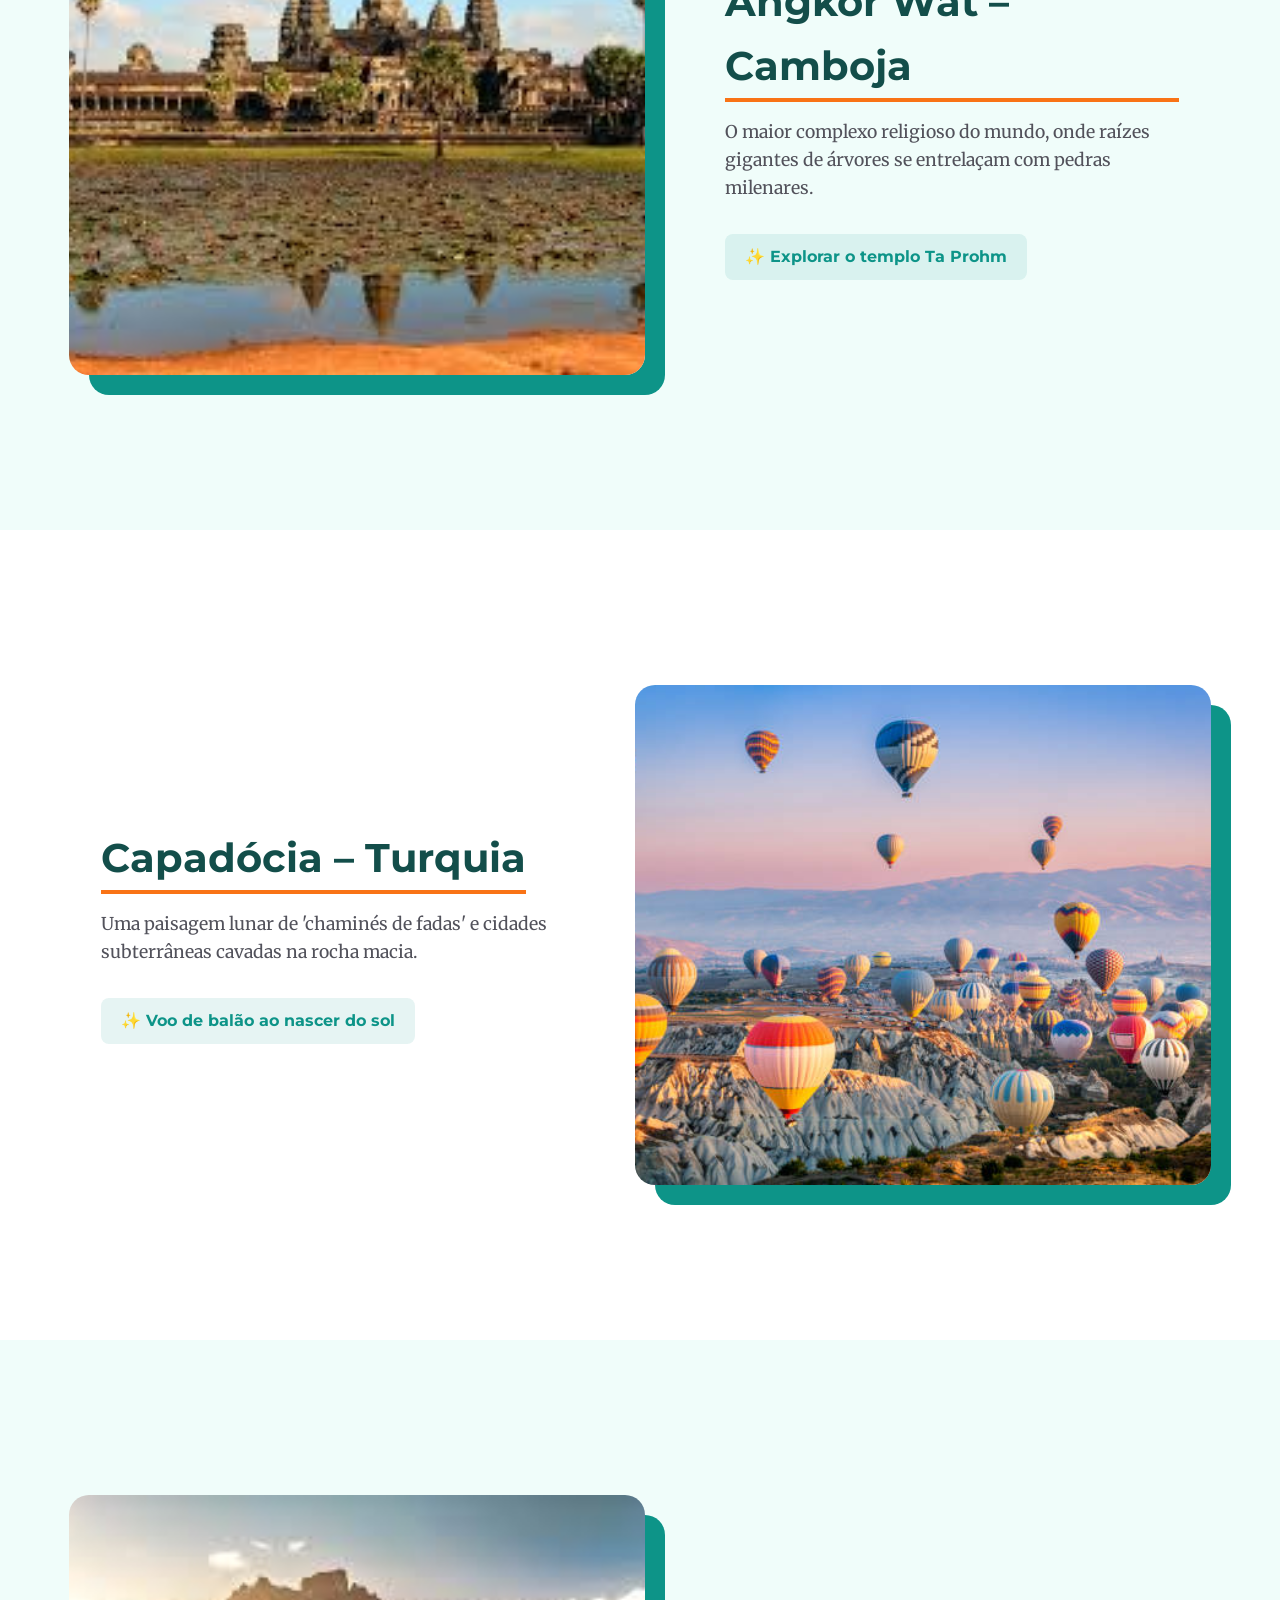
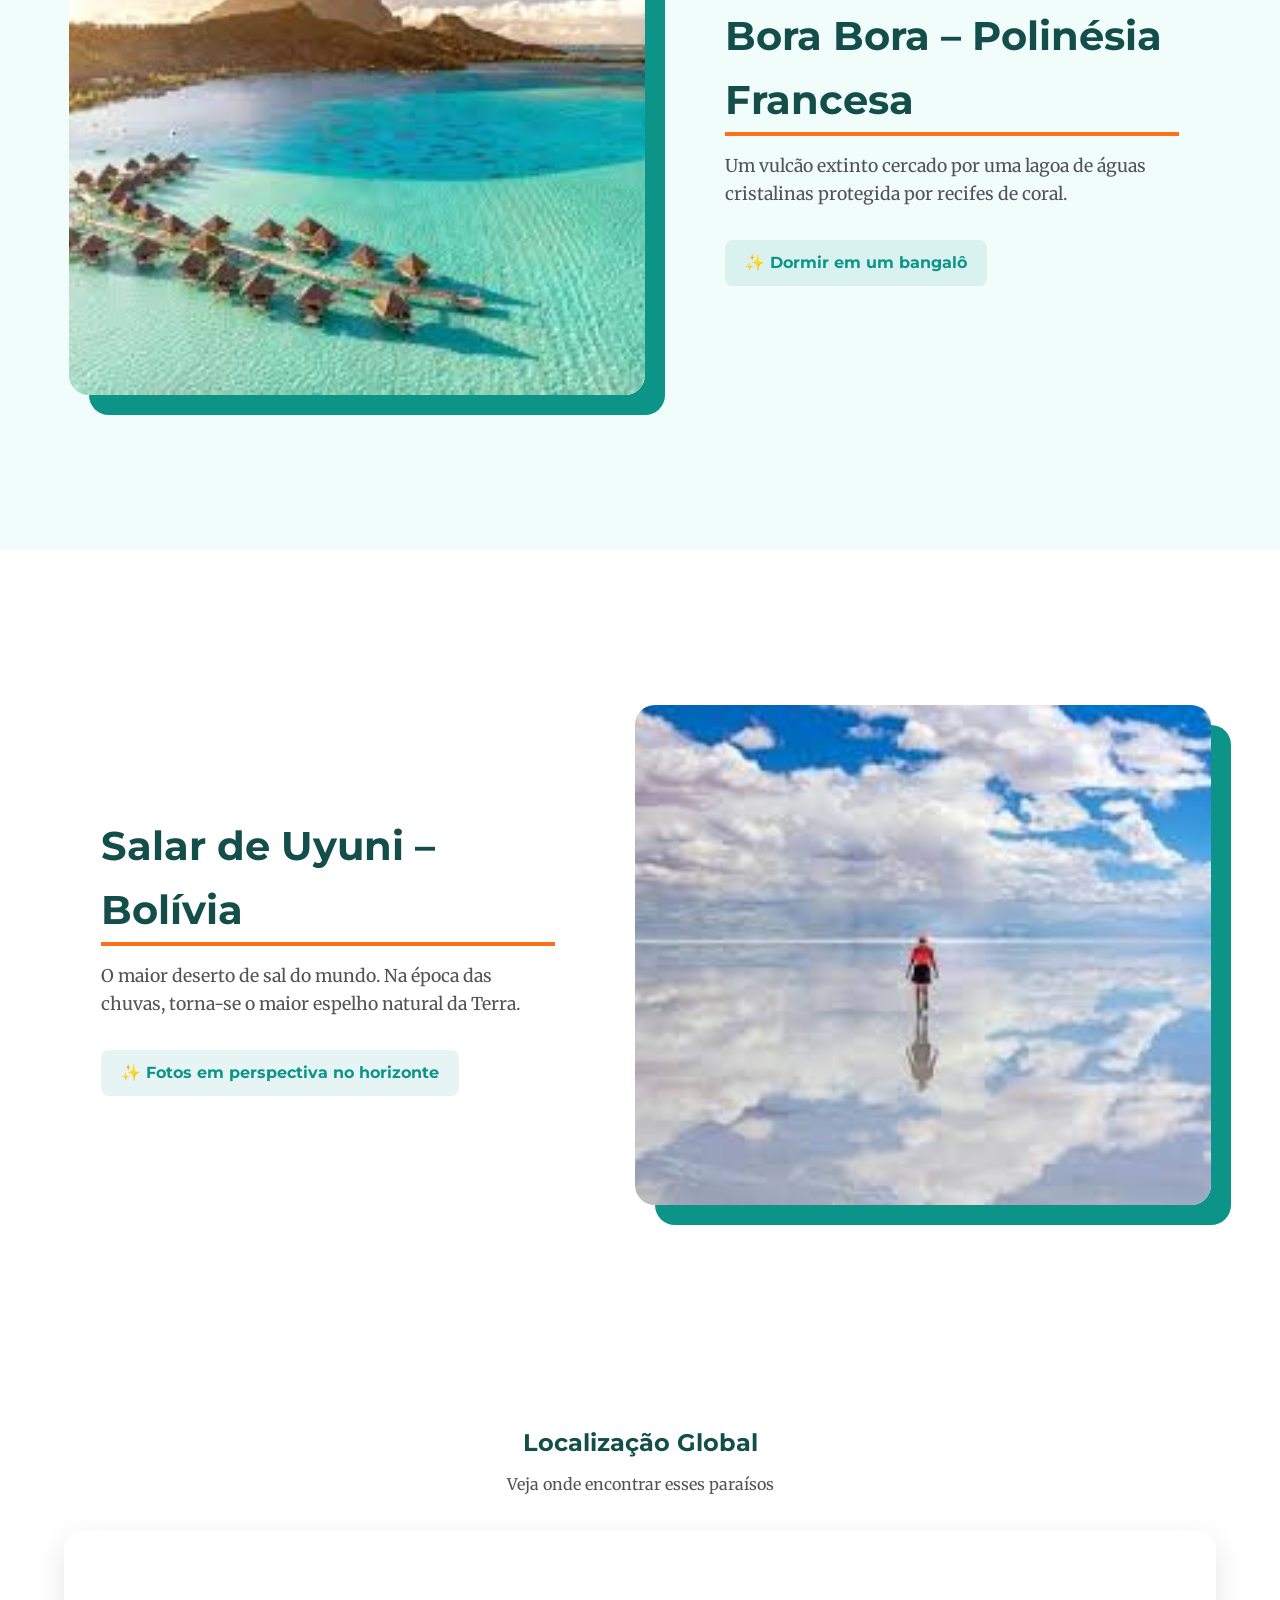
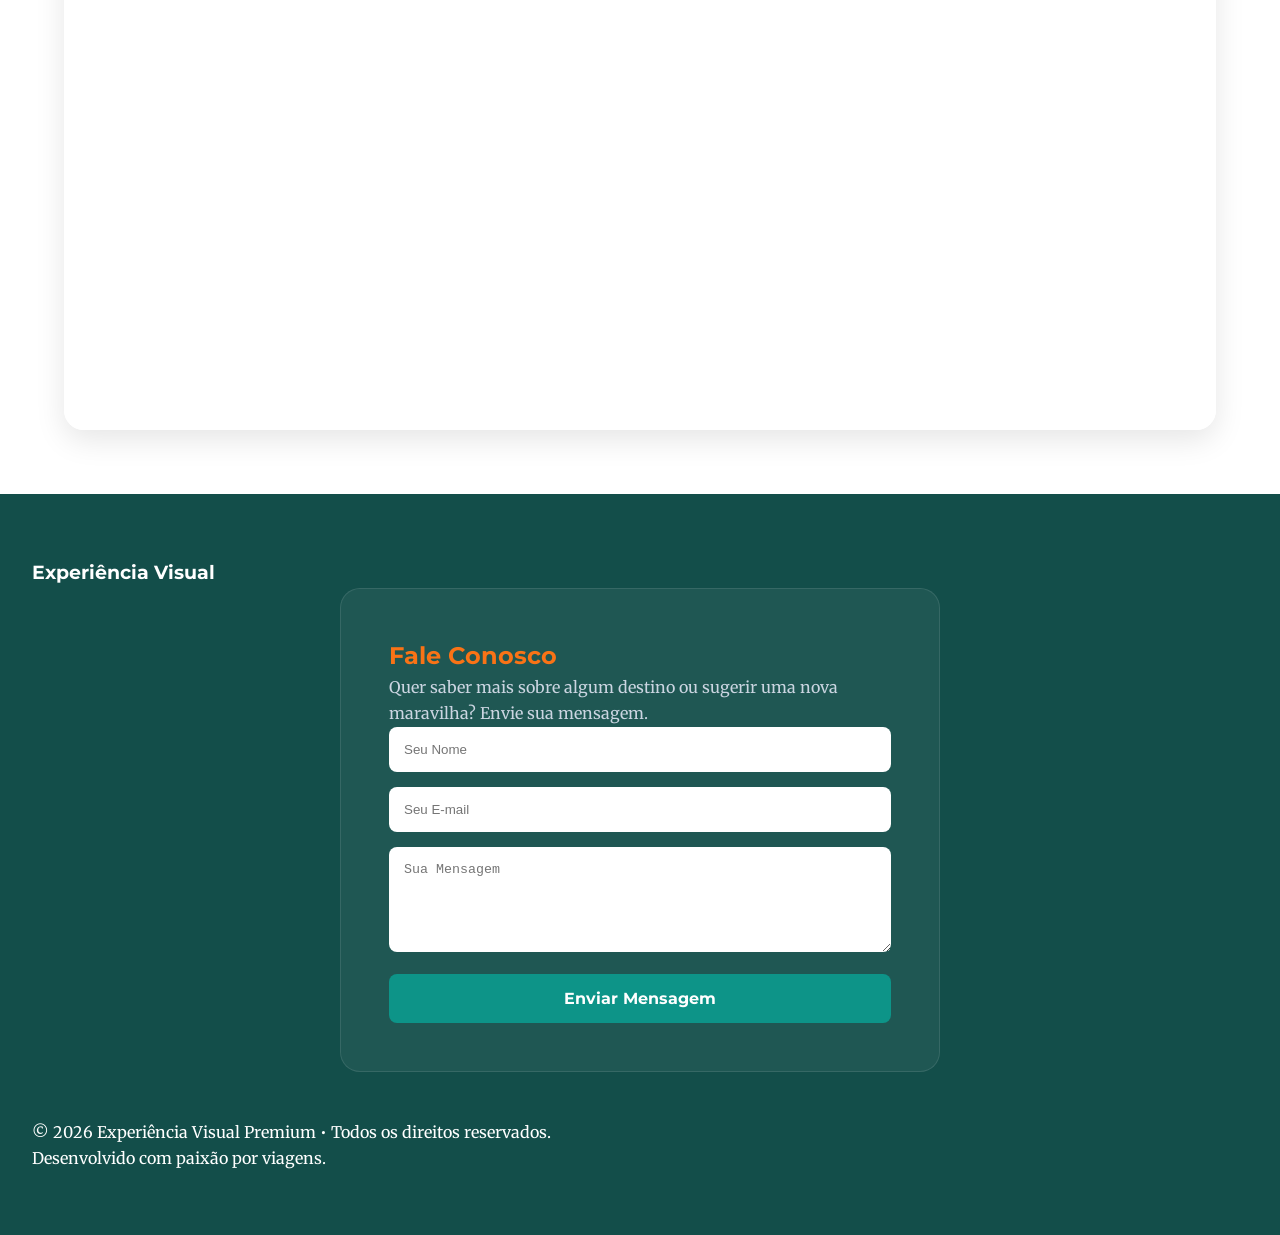
==== commit 5edd26f5: "Alteração completa de layout: Novo tema e Grid" ====
--- a/index.html
+++ b/index.html
@@ -3,15 +3,15 @@
 
 <head>
     <meta charset="UTF-8">
-    <title>10 Lugares Absurdamente Lindos</title>
+    <title>Destinos Incríveis | Guia de Viagem</title>
     <meta name="viewport" content="width=device-width, initial-scale=1.0">
 
     <link rel="stylesheet" href="css/style.css">
     <link rel="stylesheet" href="https://unpkg.com/leaflet/dist/leaflet.css">
-
-    <link
-        href="https://fonts.googleapis.com/css2?family=Playfair+Display:wght@400;700&family=Lato:wght@300;400&display=swap"
-        rel="stylesheet">
+    
+    <link rel="preconnect" href="https://fonts.googleapis.com">
+    <link rel="preconnect" href="https://fonts.gstatic.com" crossorigin>
+    <link href="https://fonts.googleapis.com/css2?family=Merriweather:ital,wght@0,300;0,400;1,300&family=Montserrat:wght@400;700;900&display=swap" rel="stylesheet">
 </head>
 
 <body>
@@ -51,7 +51,7 @@
         <div class="footer-content">
             <h3 class="footer-logo">Experiência Visual</h3>
 
-            <div class="social-links">
+            <!-- <div class="social-links">
                 <a href="#" aria-label="Instagram">
                     <svg viewBox="0 0 24 24" fill="none" stroke="currentColor" stroke-width="2" stroke-linecap="round"
                         stroke-linejoin="round">
@@ -61,14 +61,14 @@
                     </svg>
                 </a>
                 <a href="#" aria-label="Twitter / X">
-                    <svg viewBox="0 0 24 24" fill="none" stroke="cur    rentColor" stroke-width="2" stroke-linecap="round"
+                    <svg viewBox="0 0 24 24" fill="none" stroke="currentColor" stroke-width="2" stroke-linecap="round"
                         stroke-linejoin="round">
                         <path d="M4 4l11.733 16h4.267l-11.733 -16z"></path>
                         <path d="M4 20l6.768 -6.768m2.46 -2.46l6.772 -6.772"></path>
                     </svg>
                 </a>
                 <a href="#" aria-label="YouTube">
-                    <svg viewBox="0 0 24 24" fill="none" stroke="currentColor" stroke-width="2" stroke-linecap="round"
+                    <svg viewBox="0 0 10 10 " fill="none" stroke="currentColor" stroke-width="2" stroke-linecap="round"
                         stroke-linejoin="round">
                         <path
                             d="M22.54 6.42a2.78 2.78 0 0 0-1.94-2C18.88 4 12 4 12 4s-6.88 0-8.6.46a2.78 2.78 0 0 0-1.94 2A29 29 0 0 0 1 11.75a29 29 0 0 0 .46 5.33A2.78 2.78 0 0 0 3.4 19c1.72.46 8.6.46 8.6.46s6.88 0 8.6-.46a2.78 2.78 0 0 0 1.94-2 29 29 0 0 0 .46-5.25 29 29 0 0 0-.46-5.33z">
@@ -76,7 +76,7 @@
                         <polygon points="9.75 15.02 15.5 11.75 9.75 8.48 9.75 15.02"></polygon>
                     </svg>
                 </a>
-            </div>
+            </div> -->
 
             <section class="contact-section">
                 <div class="contact-container">
--- a/css/style.css
+++ b/css/style.css
@@ -1,34 +1,32 @@
 :root {
-  --dark: #0f172a;
-  --light: #f8fafc;
-  --accent: #facc15; /* Amarelo Ouro */
-  --text-dim: #94a3b8;
-}
-
-* {
-  margin: 0;
-  padding: 0;
-  box-sizing: border-box;
-}
-
-html {
-  scroll-behavior: smooth;
-}
+  --bg-body: #f0fdfa;       /* Fundo claro levemente azulado */
+  --text-main: #134e4a;     /* Verde Petróleo escuro para texto */
+  --text-light: #52525b;    /* Cinza para parágrafos */
+  --primary: #0d9488;       /* Verde Teal Vibrante */
+  --accent: #f97316;        /* Laranja vibrante para destaque */
+  --white: #ffffff;
+}
+
+* { margin: 0; padding: 0; box-sizing: border-box; }
+
+html { scroll-behavior: smooth; }
 
 body {
-  background: var(--dark);
-  color: var(--light);
-  font-family: 'Lato', sans-serif; /* Fonte corpo */
-}
-
-h1, h2 {
-  font-family: 'Playfair Display', serif; /* Fonte títulos */
-}
-
-/* HERO */
+  background: var(--bg-body);
+  color: var(--text-main);
+  font-family: 'Merriweather', serif; /* Fonte de leitura */
+  line-height: 1.6;
+}
+
+h1, h2, h3, .submit-btn {
+  font-family: 'Montserrat', sans-serif; /* Fonte de títulos */
+  font-weight: 700;
+}
+
+/* HERO SECTION */
 .hero {
   position: relative;
-  height: 100vh;
+  height: 90vh; /* Um pouco menor que a tela cheia */
   overflow: hidden;
   display: flex;
   align-items: center;
@@ -41,13 +39,14 @@
   width: 100%; height: 100%;
   object-fit: cover;
   transform: translate(-50%, -50%);
-  z-index: 0;
+  filter: grayscale(30%); /* Deixa o vídeo um pouco menos saturado */
 }
 
 .hero-overlay {
   position: absolute;
   inset: 0;
-  background: linear-gradient(to bottom, rgba(2,6,23,0.3), var(--dark));
+  /* Gradiente moderno verde-azulado */
+  background: linear-gradient(135deg, rgba(13, 148, 136, 0.6), rgba(15, 23, 42, 0.8));
   z-index: 1;
 }
 
@@ -55,289 +54,210 @@
   position: relative;
   z-index: 2;
   text-align: center;
-  padding: 0 1rem;
+  color: var(--white);
+  max-width: 800px;
+  padding: 20px;
 }
 
 .hero-content h1 {
-  font-size: clamp(2.5rem, 5vw, 4.5rem); /* Responsivo */
-  margin-bottom: 1rem;
-  letter-spacing: 2px;
+  font-size: clamp(3rem, 6vw, 5rem);
+  margin-bottom: 0.5rem;
+  text-shadow: 2px 2px 10px rgba(0,0,0,0.3);
 }
 
 .scroll-btn {
     display: inline-block;
     margin-top: 2rem;
-    padding: 10px 30px;
-    border: 1px solid var(--light);
-    color: var(--light);
+    padding: 15px 40px;
+    background: var(--accent);
+    color: var(--white);
     text-decoration: none;
-    transition: 0.3s;
-    text-transform: uppercase;
-    font-size: 0.8rem;
-    letter-spacing: 2px;
+    border-radius: 50px; /* Botão redondo */
+    font-weight: bold;
+    letter-spacing: 1px;
+    transition: transform 0.3s, box-shadow 0.3s;
 }
 
 .scroll-btn:hover {
-    background: var(--light);
-    color: var(--dark);
-}
-
-/* PARALLAX INTRO */
+    transform: translateY(-3px);
+    box-shadow: 0 10px 20px rgba(249, 115, 22, 0.4);
+}
+
+/* PARALLAX */
 .parallax-intro {
   position: relative;
-  height: 60vh;
+  height: 50vh;
   overflow: hidden;
   display: flex;
   align-items: center;
   justify-content: center;
-  text-align: center;
-}
-
-.layer-back, .layer-front {
-  position: absolute;
-  top: -10%; left: 0;
-  width: 100%; height: 120%; /* Altura extra para movimento */
-  background-size: cover;
-  background-position: center;
-  transition: transform 0.1s linear;
-}
-
-/* Use imagens reais aqui ou placeholders */
-.layer-back { background-image: url("../assets/images/banff.jpg"); filter: brightness(0.5); }
-.layer-front { background-image: url("../assets/images/uyuni.jpg"); opacity: 0.4; mix-blend-mode: overlay; }
-
-.parallax-text {
-    position: relative;
-    z-index: 10;
-}
-
-/* PLACES */
+}
+
+/* Ajustei o brilho para o tema claro */
+.layer-back { 
+    background-image: url("../assets/images/banff.jpg"); 
+    filter: brightness(0.8);
+    position: absolute; top: -20%; left: 0; width: 100%; height: 140%; background-size: cover;
+}
+.layer-front { 
+    background-image: url("../assets/images/uyuni.jpg"); 
+    opacity: 0.3; 
+    mix-blend-mode: screen; /* Mudança de blend mode */
+    position: absolute; top: -10%; left: 0; width: 100%; height: 120%; background-size: cover;
+}
+
+.parallax-text h2 {
+    position: relative; z-index: 10;
+    color: var(--white);
+    font-size: 2.5rem;
+    text-shadow: 0 4px 15px rgba(0,0,0,0.5);
+}
+
+/* PLACES - NOVO LAYOUT */
 .place {
-  min-height: 100vh;
-  display: grid;
-  grid-template-columns: 1fr 1fr;
-}
-
-/* Alternar layout (imagem na esquerda, depois direita...) */
+  min-height: 90vh;
+  display: flex; /* Mudado de Grid para Flex para mais controle */
+  align-items: center;
+  justify-content: center;
+  padding: 4rem 5%;
+  gap: 3rem;
+  background: var(--white);
+}
+
+.place:nth-child(odd) {
+    background: var(--bg-body); /* Alterna cor de fundo suave */
+}
+
+/* Inverter ordem visual alternada */
 .place:nth-child(even) {
-    direction: rtl; /* Truque rápido para inverter colunas */
-}
-.place:nth-child(even) .place-content {
-    direction: ltr; /* Restaura texto */
+    flex-direction: row-reverse;
 }
 
 .place img {
-  width: 100%;
-  height: 100%;
+  width: 50%;
+  height: 500px;
   object-fit: cover;
+  border-radius: 20px; /* Bordas arredondadas */
+  box-shadow: 20px 20px 0px var(--primary); /* Sombra sólida estilosa */
+  transition: transform 0.4s;
+}
+
+.place:hover img {
+    transform: scale(1.02);
 }
 
 .place-content {
-  padding: 10%;
-  display: flex;
-  flex-direction: column;
-  justify-content: center;
+  width: 45%;
+  padding: 2rem;
 }
 
 .place-content h2 {
-  font-size: 3rem;
-  color: var(--accent);
-  margin-bottom: 1.5rem;
+  font-size: 2.5rem;
+  color: var(--text-main);
+  margin-bottom: 1rem;
+  border-bottom: 4px solid var(--accent);
+  display: inline-block;
 }
 
 .place-content p {
   font-size: 1.1rem;
-  line-height: 1.8;
-  color: #cbd5e1;
+  color: var(--text-light);
+  margin-bottom: 2rem;
 }
 
 .place-content span {
-  margin-top: 2rem;
-  display: block;
-  font-style: italic;
-  color: var(--accent);
-  border-left: 3px solid var(--accent);
-  padding-left: 15px;
-}
-
-/* MAP */
+  background: rgba(13, 148, 136, 0.1);
+  color: var(--primary);
+  padding: 10px 20px;
+  border-radius: 8px;
+  font-weight: bold;
+  font-family: 'Montserrat', sans-serif;
+  display: inline-block;
+}
+
+/* MAPA */
 .map-section {
-  padding: 6rem 5%;
-  text-align: center;
-}
+    padding: 4rem 5%;
+    text-align: center;
+    background: var(--white);
+}
+
+.map-header h2 { color: var(--text-main); margin-bottom: 10px; }
+.map-header p { color: var(--text-light); }
 
 #map {
   height: 500px;
   width: 100%;
-  border-radius: 12px;
-  margin-top: 3rem;
-  box-shadow: 0 20px 25px -5px rgba(0, 0, 0, 0.5);
-  z-index: 1; /* Garante que o mapa fique abaixo de menus fixos se houver */
-}
+  border-radius: 20px;
+  margin-top: 2rem;
+  box-shadow: 0 10px 30px rgba(0,0,0,0.1);
+  border: 4px solid var(--white);
+}
+
+/* FOOTER & CONTATO */
+.main-footer {
+    background: var(--text-main); /* Fundo escuro apenas no rodapé */
+    color: var(--white);
+    padding: 4rem 2rem;
+}
+
+.contact-container {
+    background: rgba(255,255,255, 0.05); /* Vidro translúcido */
+    padding: 3rem;
+    border-radius: 20px;
+    max-width: 600px;
+    margin: 0 auto 3rem;
+    border: 1px solid rgba(255,255,255,0.1);
+}
+
+.contact-text h2 { color: var(--accent); }
+.contact-text p { color: #cbd5e1; }
+
+.premium-form input, .premium-form textarea {
+    width: 100%;
+    padding: 15px;
+    margin-bottom: 15px;
+    border: none;
+    border-radius: 8px;
+    background: var(--white); /* Inputs brancos */
+    color: var(--text-main);
+}
+
+.submit-btn {
+    width: 100%;
+    background: var(--primary);
+    color: var(--white);
+    padding: 15px;
+    border: none;
+    border-radius: 8px;
+    cursor: pointer;
+    font-size: 1rem;
+    transition: 0.3s;
+}
+
+
+/* No arquivo css/style.css */
+
+.social-links svg {
+    width: 18px;  /* Tamanho menor (padrão costuma ser 24px) */
+    height: 18px; /* Mantenha a altura igual a largura */
+    transition: transform 0.3s ease; /* Mantém a animação suave */
+}
+
+/* Opcional: Se quiser que o botão em volta também diminua um pouco */
+.social-links a {
+    padding: 8px; /* Ajuste o espaçamento interno se necessário */
+}
+
+.submit-btn:hover { background: var(--accent); }
 
 /* MOBILE */
 @media (max-width: 768px) {
   .place, .place:nth-child(even) {
-    grid-template-columns: 1fr;
-    direction: ltr;
+    flex-direction: column;
+    padding: 3rem 1rem;
   }
-  
-  .place img {
-      height: 50vh;
-  }
-  
-  .place-content {
-      padding: 3rem 1.5rem;
-  }
-}
-
-/* --- FOOTER --- */
-.main-footer {
-    background-color: #0f172a; /* Mesmo tom do background ou levemente diferente */
-    border-top: 1px solid rgba(255, 255, 255, 0.1); /* Linha sutil no topo */
-    padding: 4rem 1rem 2rem;
-    margin-top: auto;
-}
-
-.footer-content {
-    max-width: 1200px;
-    margin: 0 auto;
-    display: flex;
-    flex-direction: column;
-    align-items: center;
-    text-align: center;
-}
-
-/* Marca no Rodapé */
-.footer-logo {
-    font-family: 'Playfair Display', serif;
-    font-size: 1.8rem;
-    color: var(--light);
-    margin-bottom: 2rem;
-    letter-spacing: 1px;
-}
-
-/* Ícones Sociais */
-.social-links {
-    display: flex;
-    gap: 2rem;
-    margin-bottom: 2.5rem;
-}
-
-.social-links a {
-    color: var(--light);
-    transition: all 0.3s ease;
-    display: flex;
-    align-items: center;
-    justify-content: center;
-    padding: 10px;
-    border-radius: 50%;
-    background: rgba(255, 255, 255, 0.05);
-}
-
-.social-links a svg {
-    width: 24px;
-    height: 24px;
-}
-
-/* Efeito Hover Dourado */
-.social-links a:hover {
-    color: var(--dark);
-    background: var(--accent); /* Fundo amarelo */
-    transform: translateY(-5px); /* Pulo suave */
-    box-shadow: 0 0 15px var(--accent); /* Brilho */
-}
-
-/* Copyright e Texto final */
-.footer-bottom {
-    border-top: 1px solid rgba(255, 255, 255, 0.05);
-    width: 100%;
-    padding-top: 2rem;
-}
-
-.footer-bottom p {
-    font-size: 0.9rem;
-    color: var(--text-dim); /* Cor acinzentada definida no root */
-    margin-bottom: 0.5rem;
-}
-
-.footer-bottom .credits {
-    font-size: 0.8rem;
-    opacity: 0.6;
-}
-
-/* --- CONTATO --- */
-.contact-section {
-    padding: 6rem 5%;
-    background: linear-gradient(to top, #020617, #0f172a); /* Transição suave */
-    display: flex;
-    justify-content: center;
-}
-
-.contact-container {
-    width: 100%;
-    max-width: 600px;
-    background: rgba(255, 255, 255, 0.03);
-    padding: 3rem;
-    border-radius: 20px;
-    border: 1px solid rgba(255, 255, 255, 0.05);
-    backdrop-filter: blur(10px);
-}
-
-.contact-text {
-    text-align: center;
-    margin-bottom: 2.5rem;
-}
-
-.contact-text h2 {
-    color: var(--accent);
-    margin-bottom: 0.5rem;
-}
-
-/* Formulário */
-.premium-form {
-    display: flex;
-    flex-direction: column;
-    gap: 1.5rem;
-}
-
-.premium-form input,
-.premium-form textarea {
-    width: 100%;
-    background: rgba(0, 0, 0, 0.3);
-    border: 1px solid rgba(255, 255, 255, 0.1);
-    padding: 15px;
-    border-radius: 8px;
-    color: var(--light);
-    font-size: 1rem;
-    outline: none;
-    transition: 0.3s;
-    font-family: 'Lato', sans-serif;
-}
-
-.premium-form input:focus,
-.premium-form textarea:focus {
-    border-color: var(--accent);
-    box-shadow: 0 0 10px rgba(250, 204, 21, 0.2);
-}
-
-/* Botão de Enviar */
-.submit-btn {
-    background: var(--accent);
-    color: var(--dark);
-    font-weight: bold;
-    border: none;
-    padding: 15px;
-    border-radius: 8px;
-    cursor: pointer;
-    font-size: 1rem;
-    text-transform: uppercase;
-    letter-spacing: 1px;
-    transition: 0.3s;
-}
-
-.submit-btn:hover {
-    background: #eab308; /* Um tom um pouco mais escuro do amarelo */
-    transform: translateY(-2px);
-    box-shadow: 0 5px 15px rgba(250, 204, 21, 0.3);
+  .place img { width: 100%; height: 300px; box-shadow: 10px 10px 0px var(--primary); }
+  .place-content { width: 100%; padding: 1rem 0; }
+  .hero-content h1 { font-size: 2.5rem; }
 }
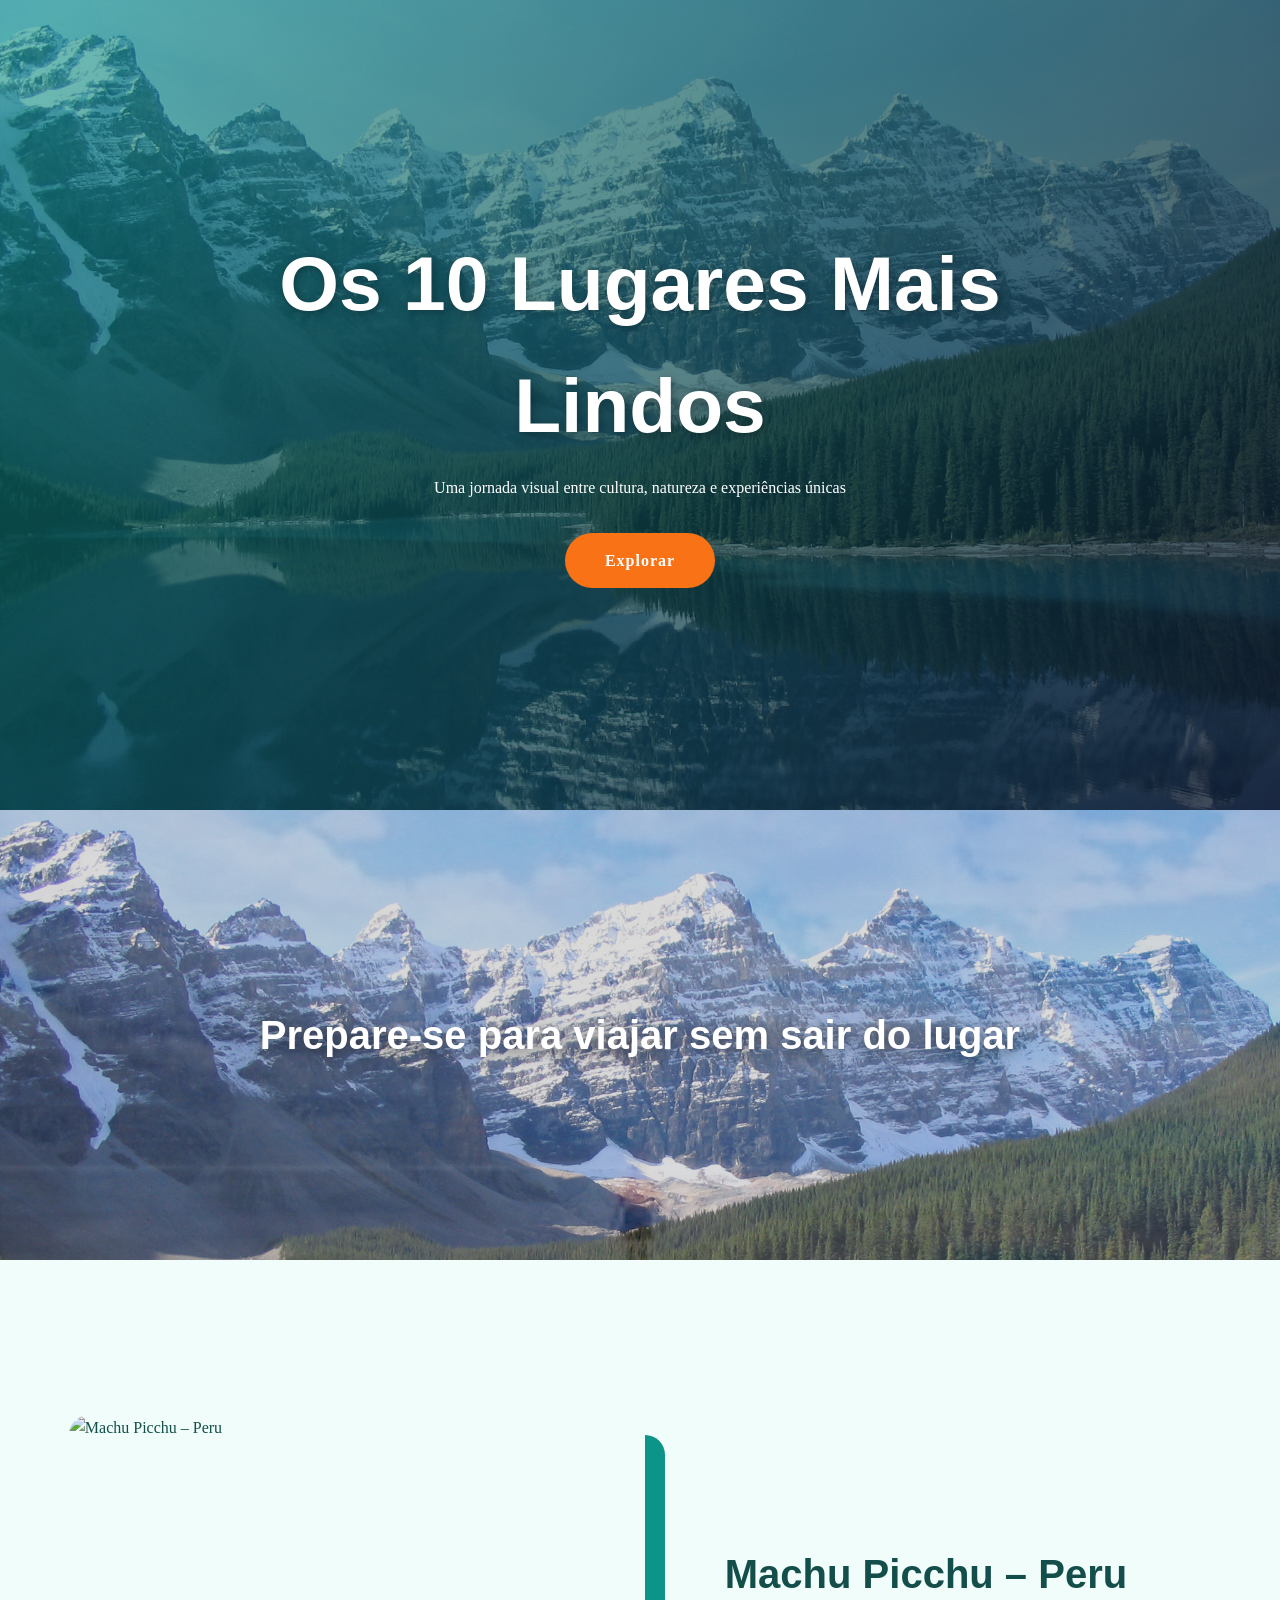
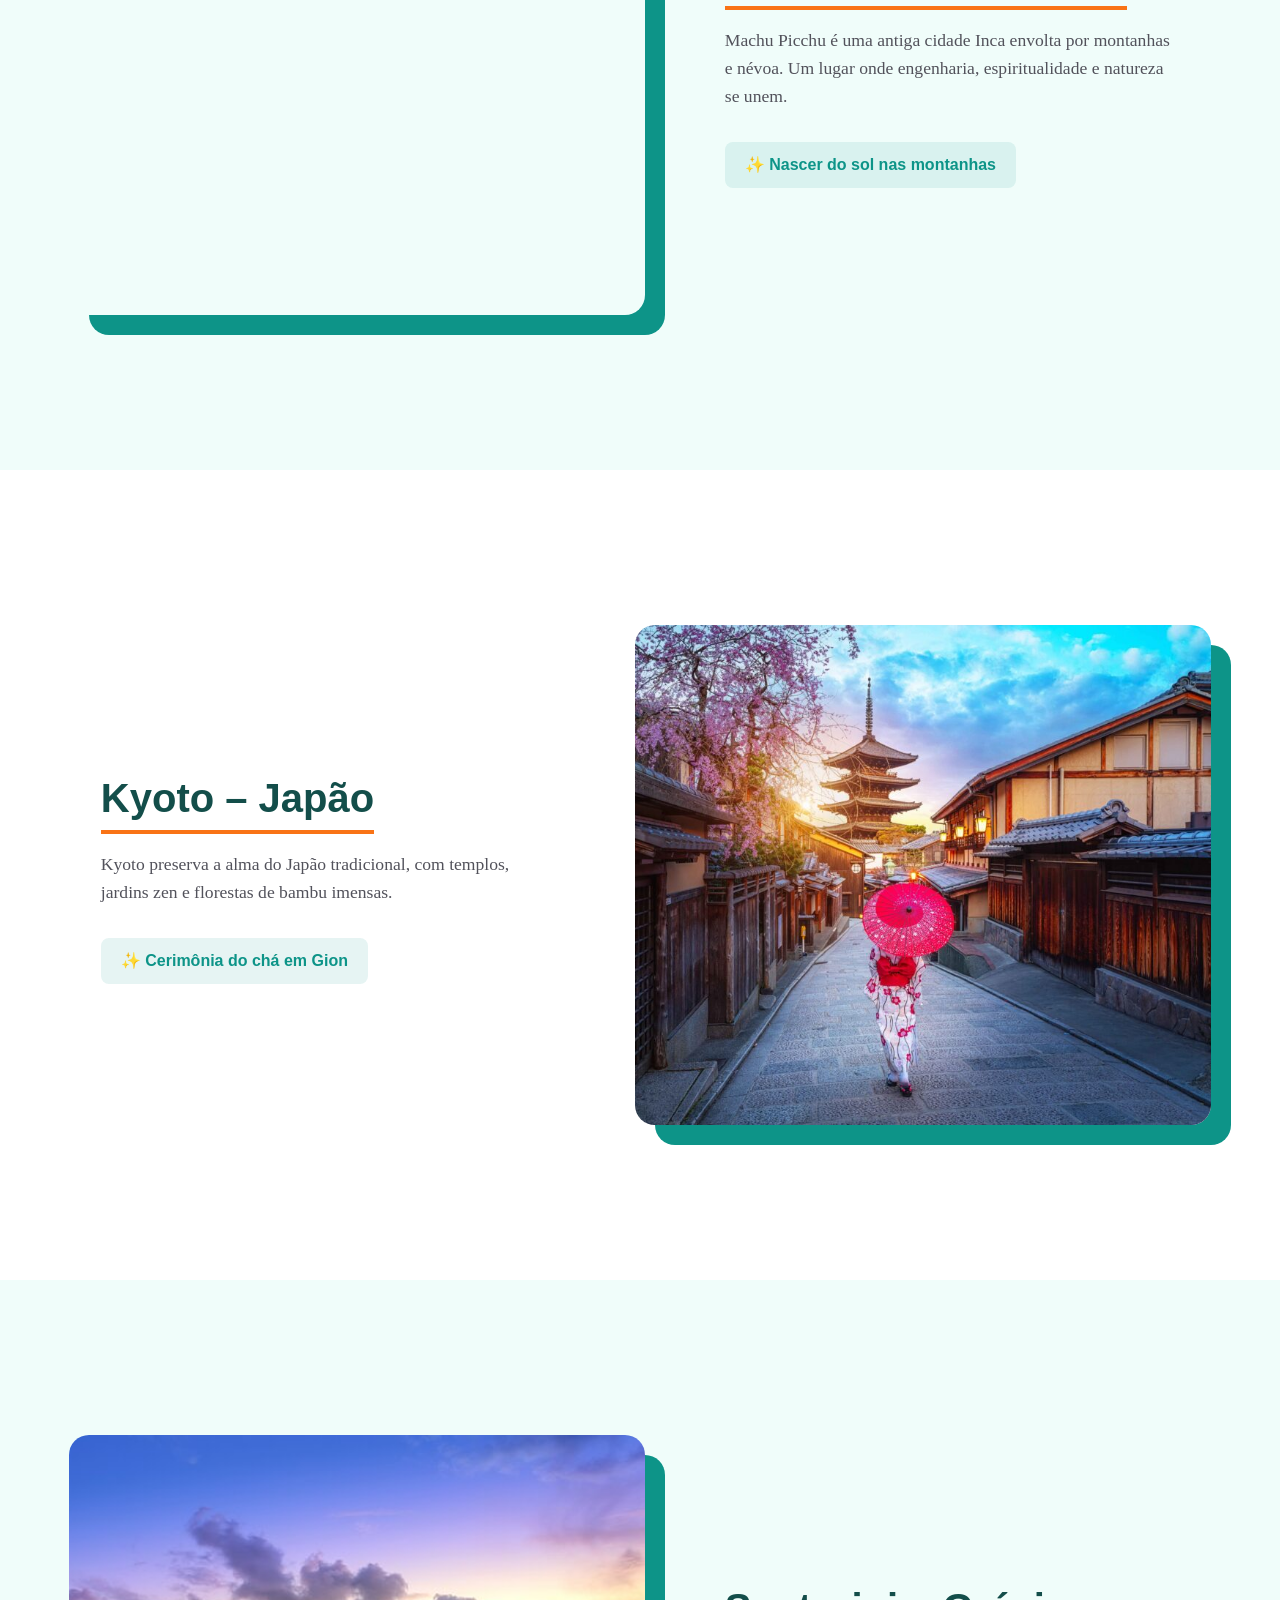
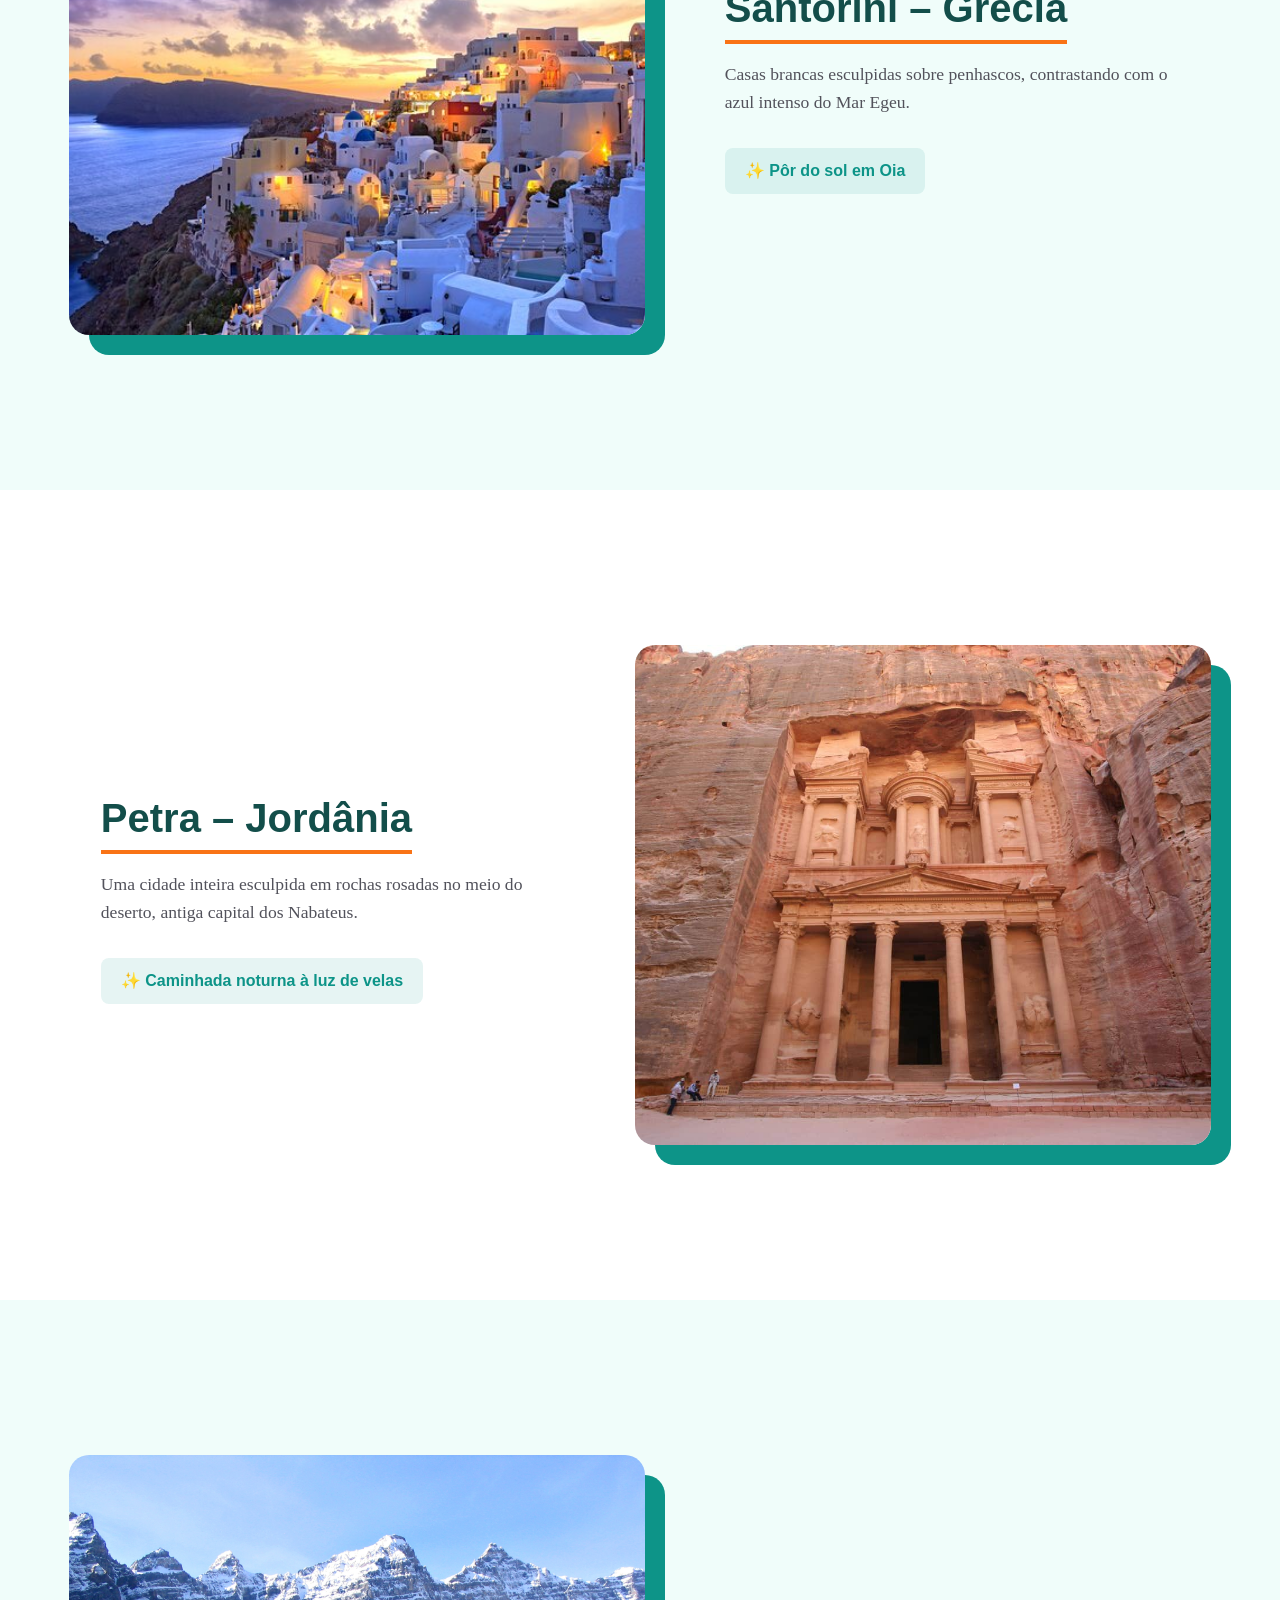
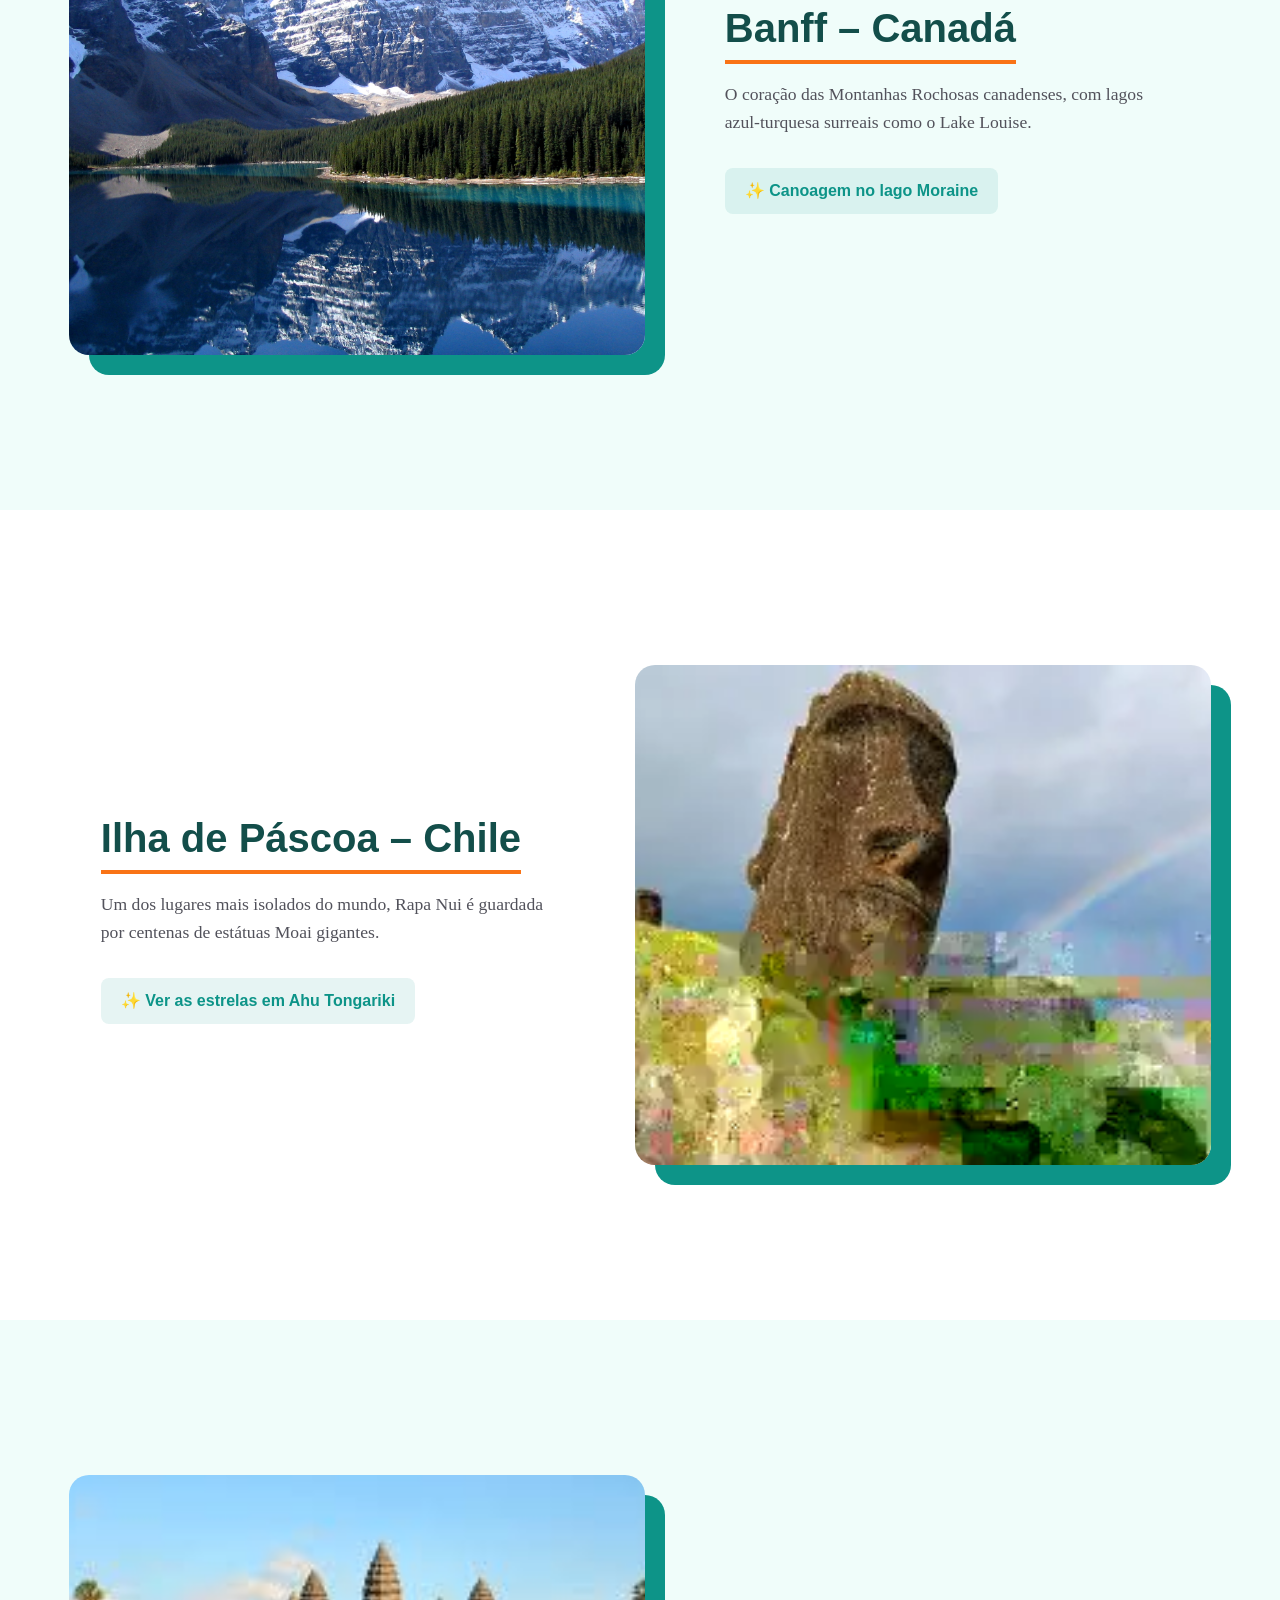
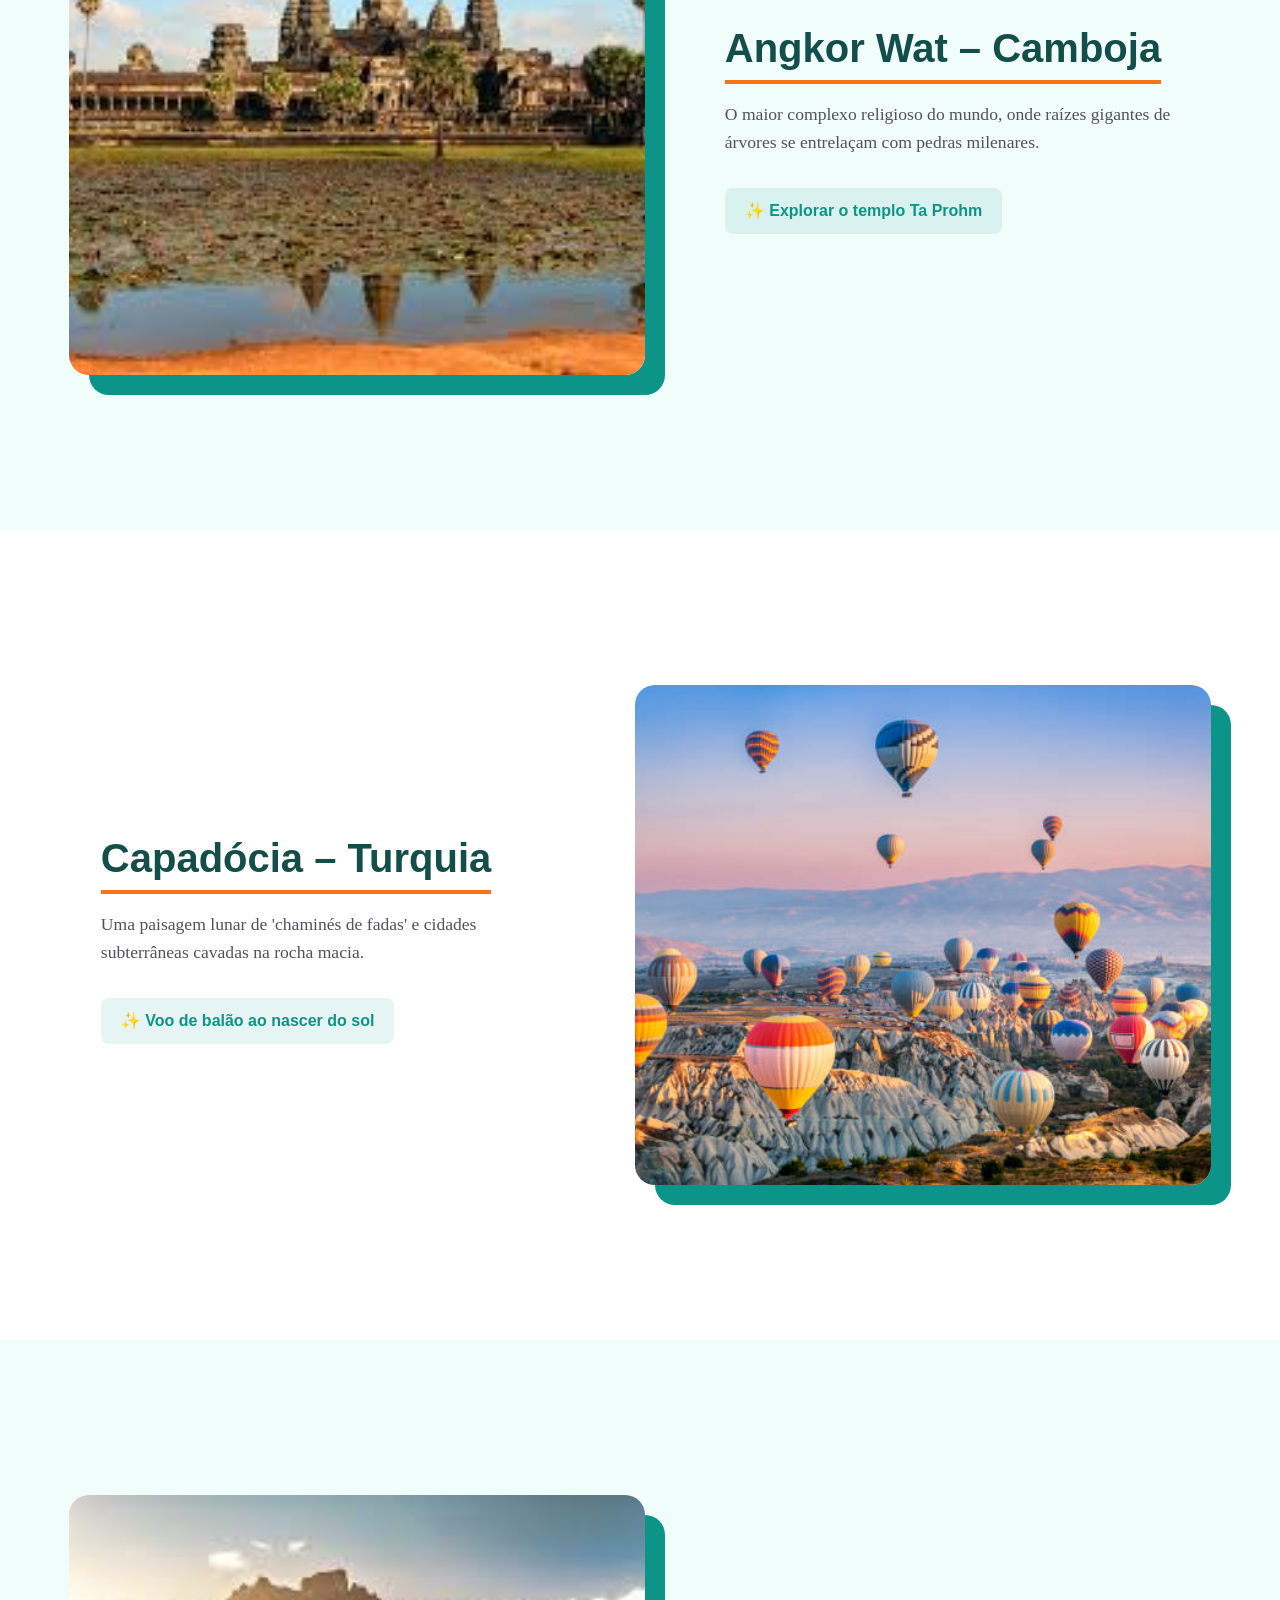
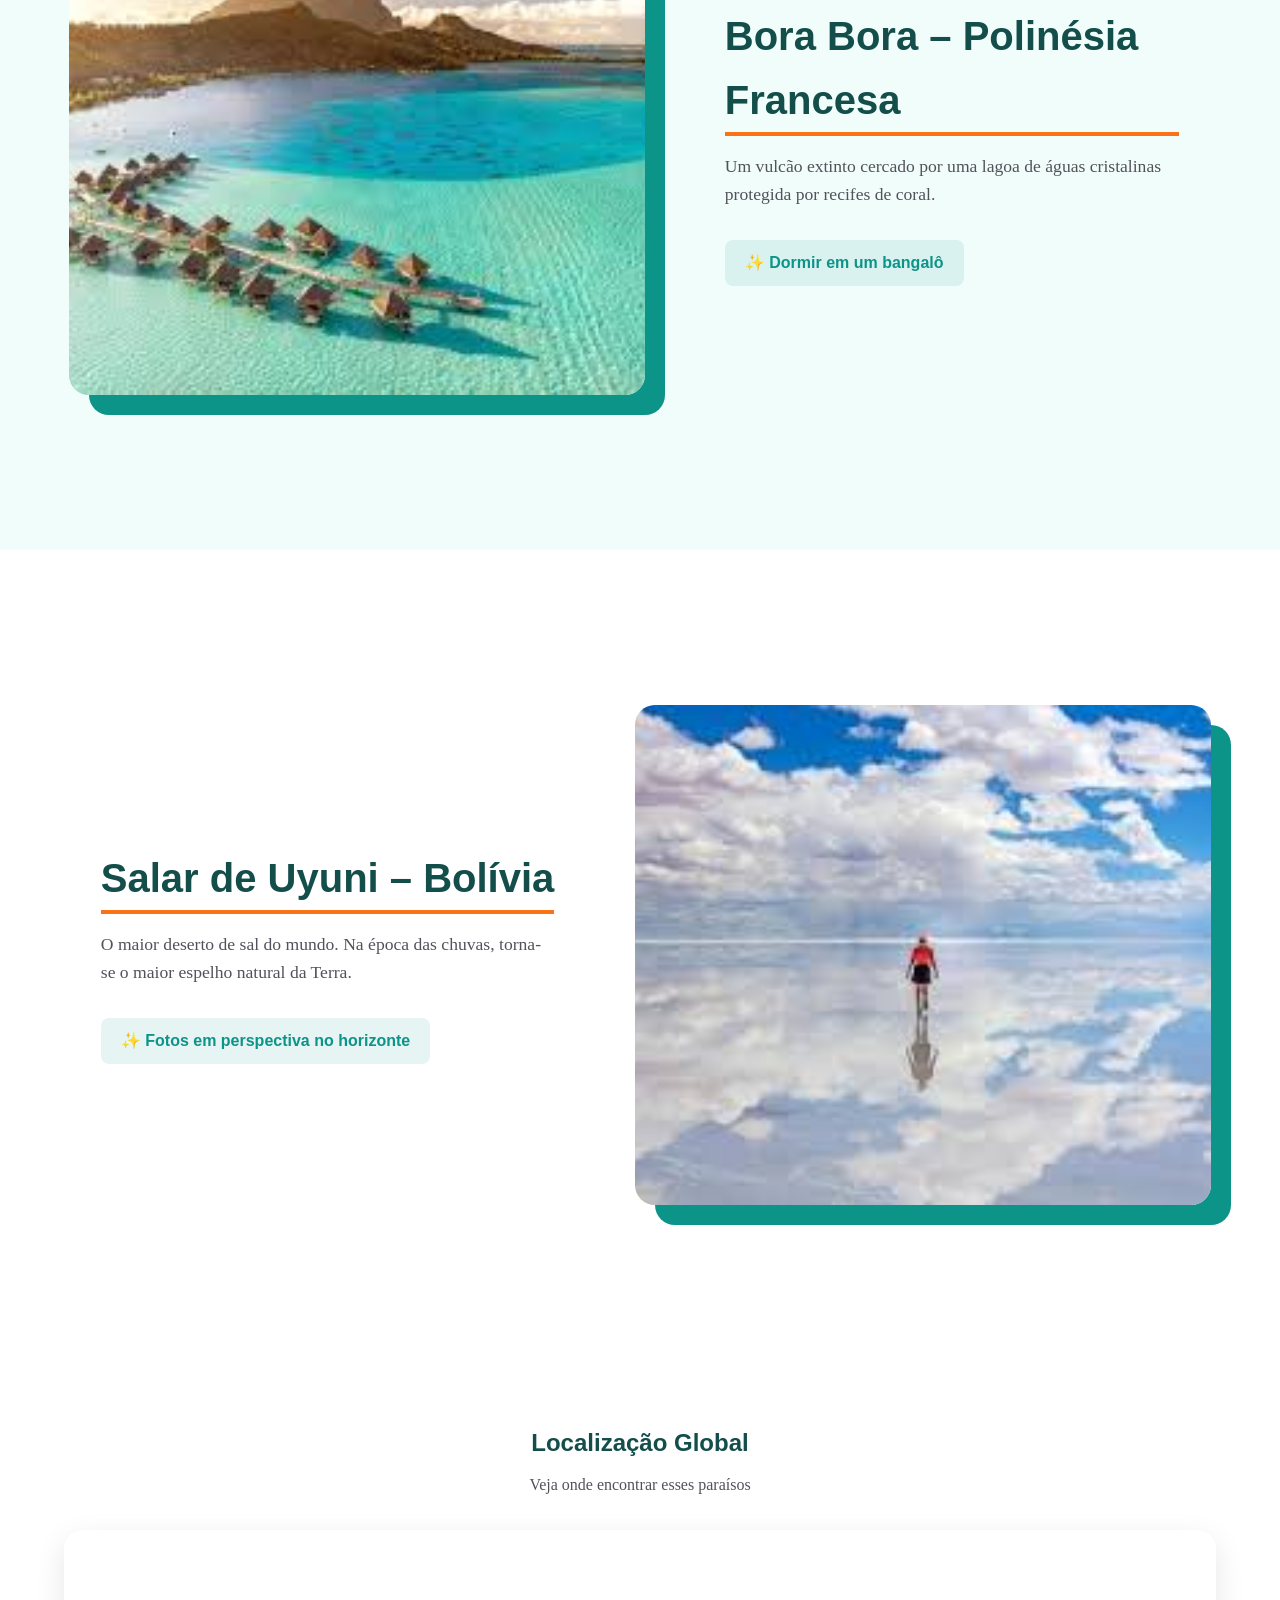
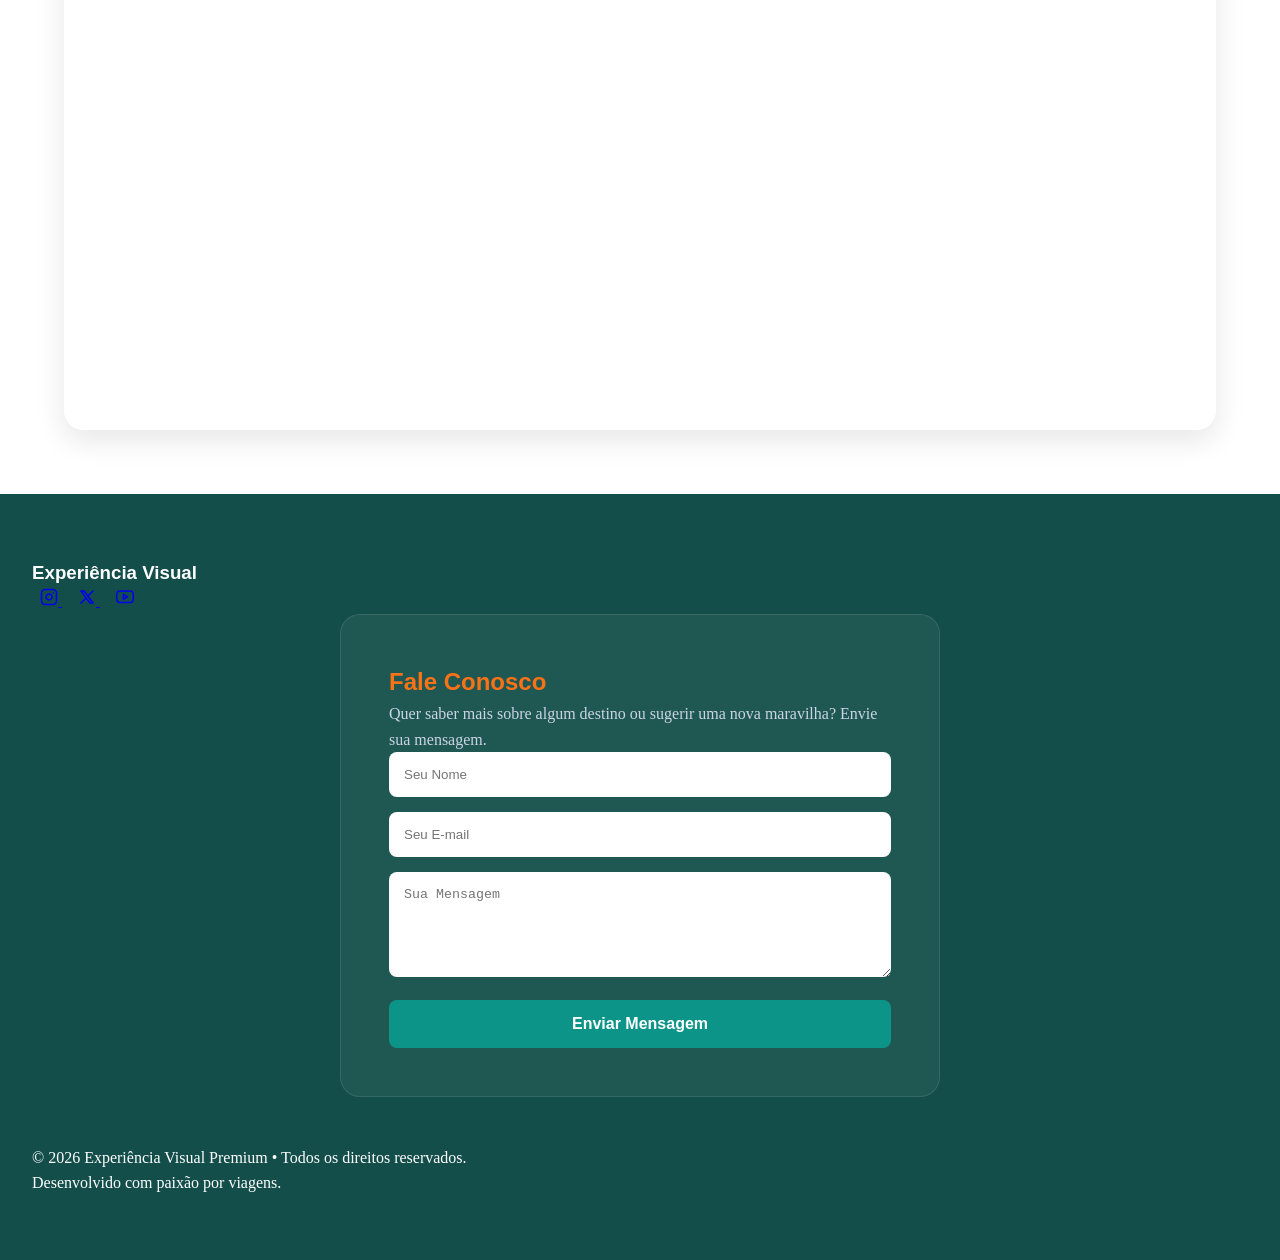
==== commit 17a509e2: "feat: Add HTML Lint in pipeline" ====
--- a/index.html
+++ b/index.html
@@ -3,15 +3,15 @@
 
 <head>
     <meta charset="UTF-8">
-    <title>Destinos Incríveis | Guia de Viagem</title>
+    <title>10 Lugares Absurdamente Lindos</title>
     <meta name="viewport" content="width=device-width, initial-scale=1.0">
 
     <link rel="stylesheet" href="css/style.css">
     <link rel="stylesheet" href="https://unpkg.com/leaflet/dist/leaflet.css">
-    
-    <link rel="preconnect" href="https://fonts.googleapis.com">
-    <link rel="preconnect" href="https://fonts.gstatic.com" crossorigin>
-    <link href="https://fonts.googleapis.com/css2?family=Merriweather:ital,wght@0,300;0,400;1,300&family=Montserrat:wght@400;700;900&display=swap" rel="stylesheet">
+
+    <link
+        href="https://fonts.googleapis.com/css2?family=Playfair+Display:wght@400;700&family=Lato:wght@300;400&display=swap"
+        rel="stylesheet">
 </head>
 
 <body>
@@ -51,7 +51,7 @@
         <div class="footer-content">
             <h3 class="footer-logo">Experiência Visual</h3>
 
-            <!-- <div class="social-links">
+            <div class="social-links">
                 <a href="#" aria-label="Instagram">
                     <svg viewBox="0 0 24 24" fill="none" stroke="currentColor" stroke-width="2" stroke-linecap="round"
                         stroke-linejoin="round">
@@ -68,7 +68,7 @@
                     </svg>
                 </a>
                 <a href="#" aria-label="YouTube">
-                    <svg viewBox="0 0 10 10 " fill="none" stroke="currentColor" stroke-width="2" stroke-linecap="round"
+                    <svg viewBox="0 0 24 24" fill="none" stroke="currentColor" stroke-width="2" stroke-linecap="round"
                         stroke-linejoin="round">
                         <path
                             d="M22.54 6.42a2.78 2.78 0 0 0-1.94-2C18.88 4 12 4 12 4s-6.88 0-8.6.46a2.78 2.78 0 0 0-1.94 2A29 29 0 0 0 1 11.75a29 29 0 0 0 .46 5.33A2.78 2.78 0 0 0 3.4 19c1.72.46 8.6.46 8.6.46s6.88 0 8.6-.46a2.78 2.78 0 0 0 1.94-2 29 29 0 0 0 .46-5.25 29 29 0 0 0-.46-5.33z">
@@ -76,7 +76,7 @@
                         <polygon points="9.75 15.02 15.5 11.75 9.75 8.48 9.75 15.02"></polygon>
                     </svg>
                 </a>
-            </div> -->
+            </div>
 
             <section class="contact-section">
                 <div class="contact-container">
